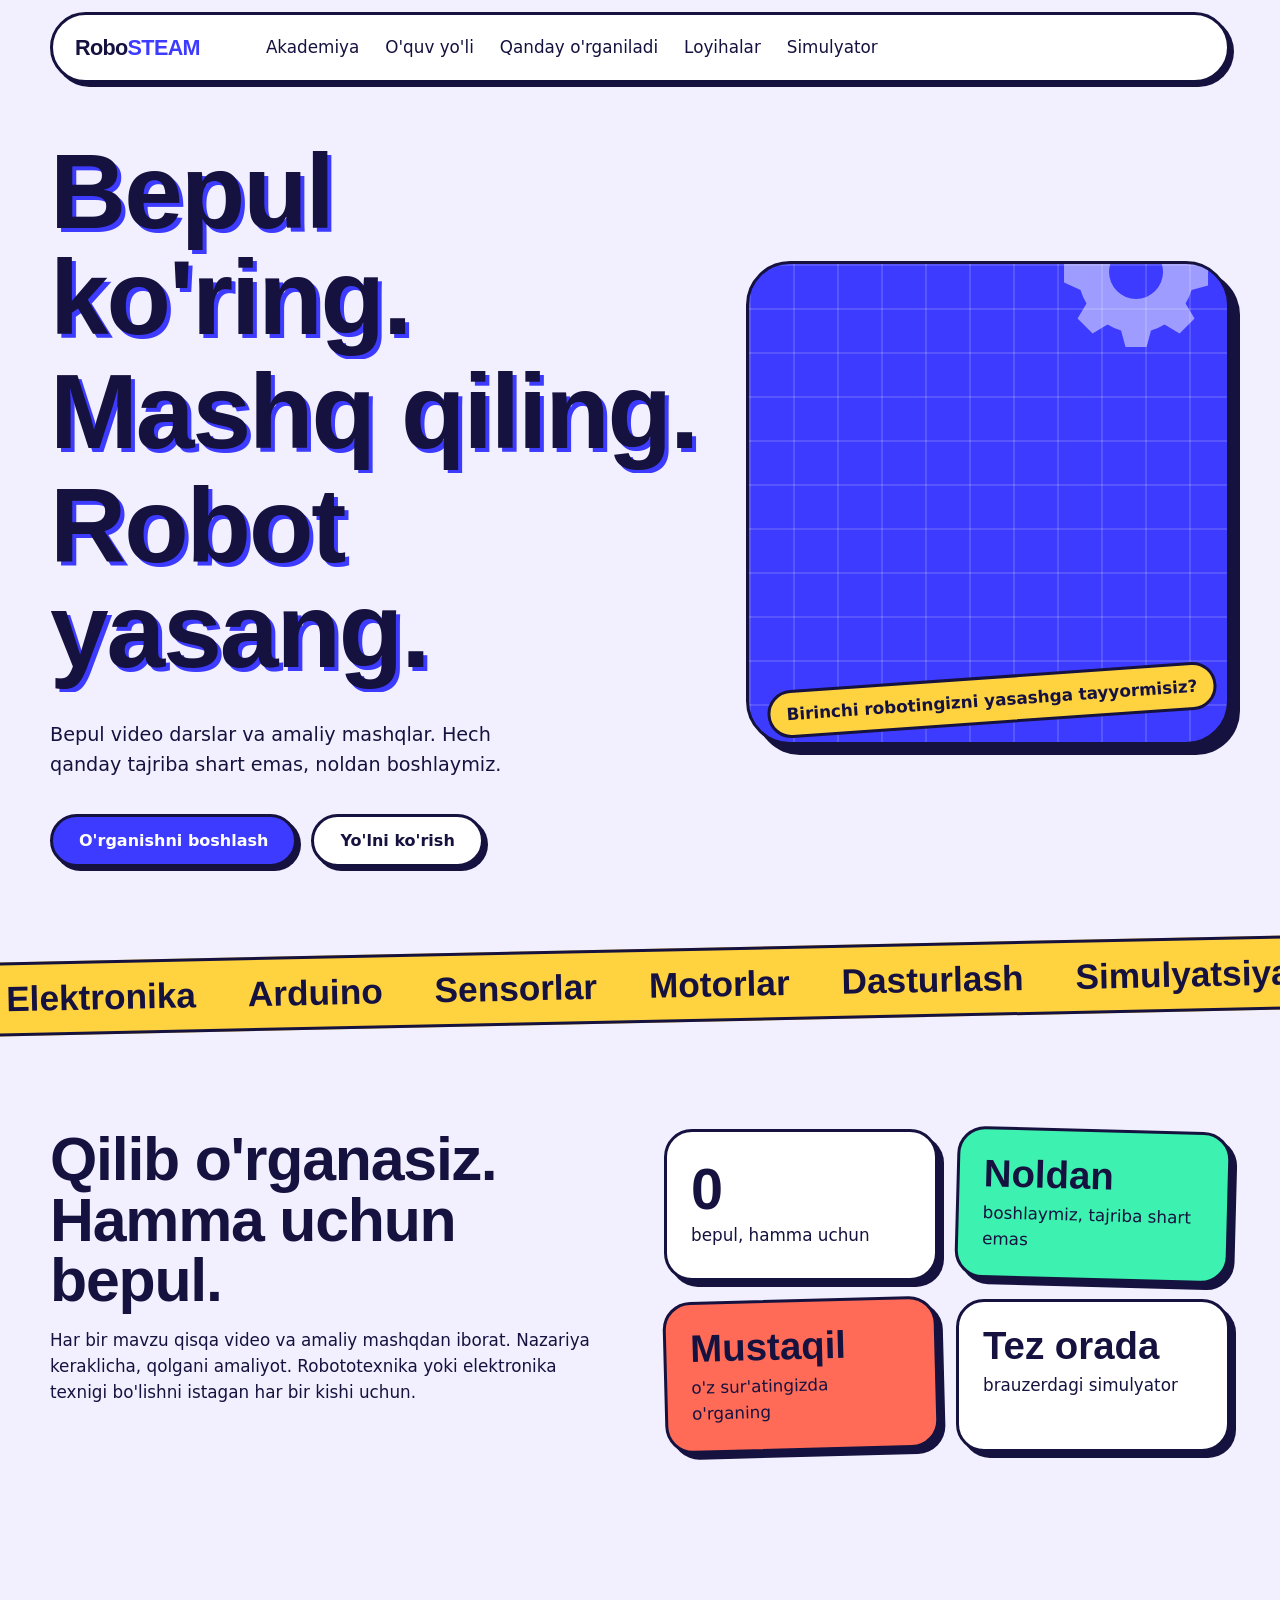
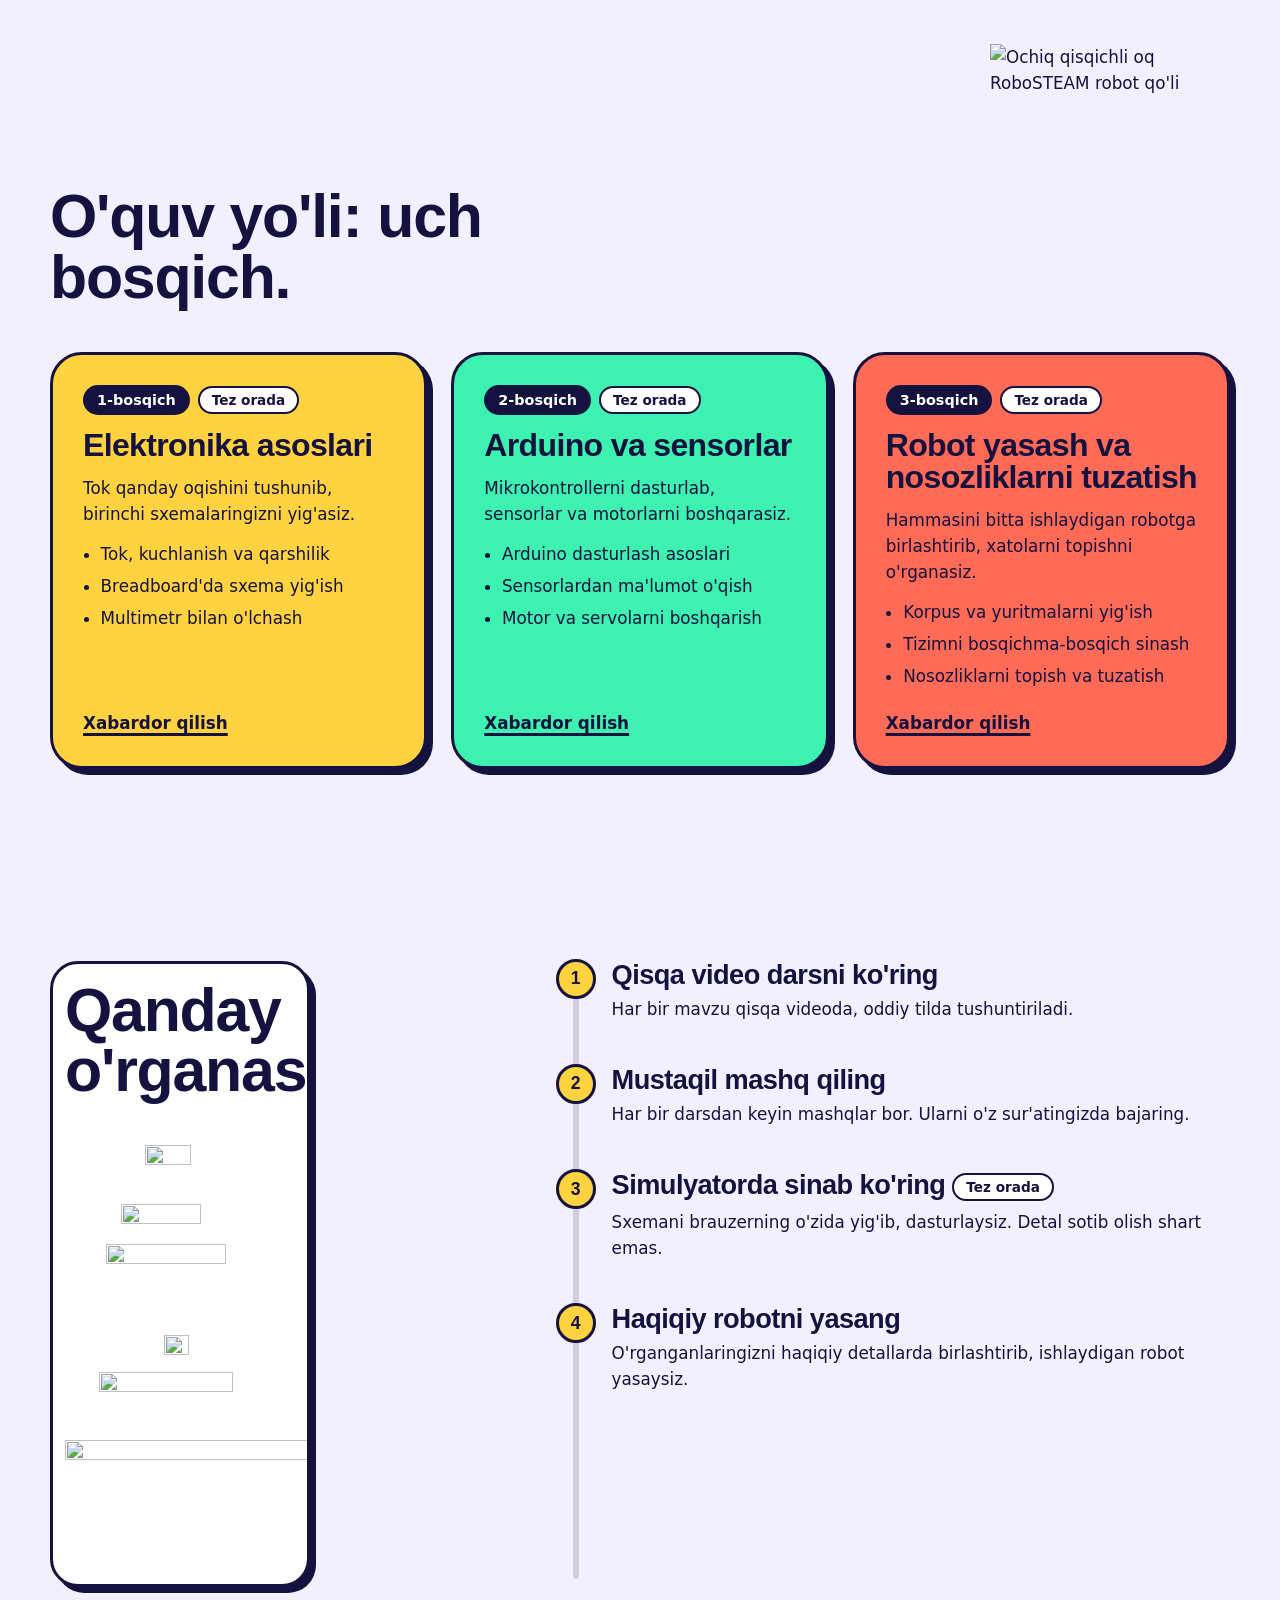
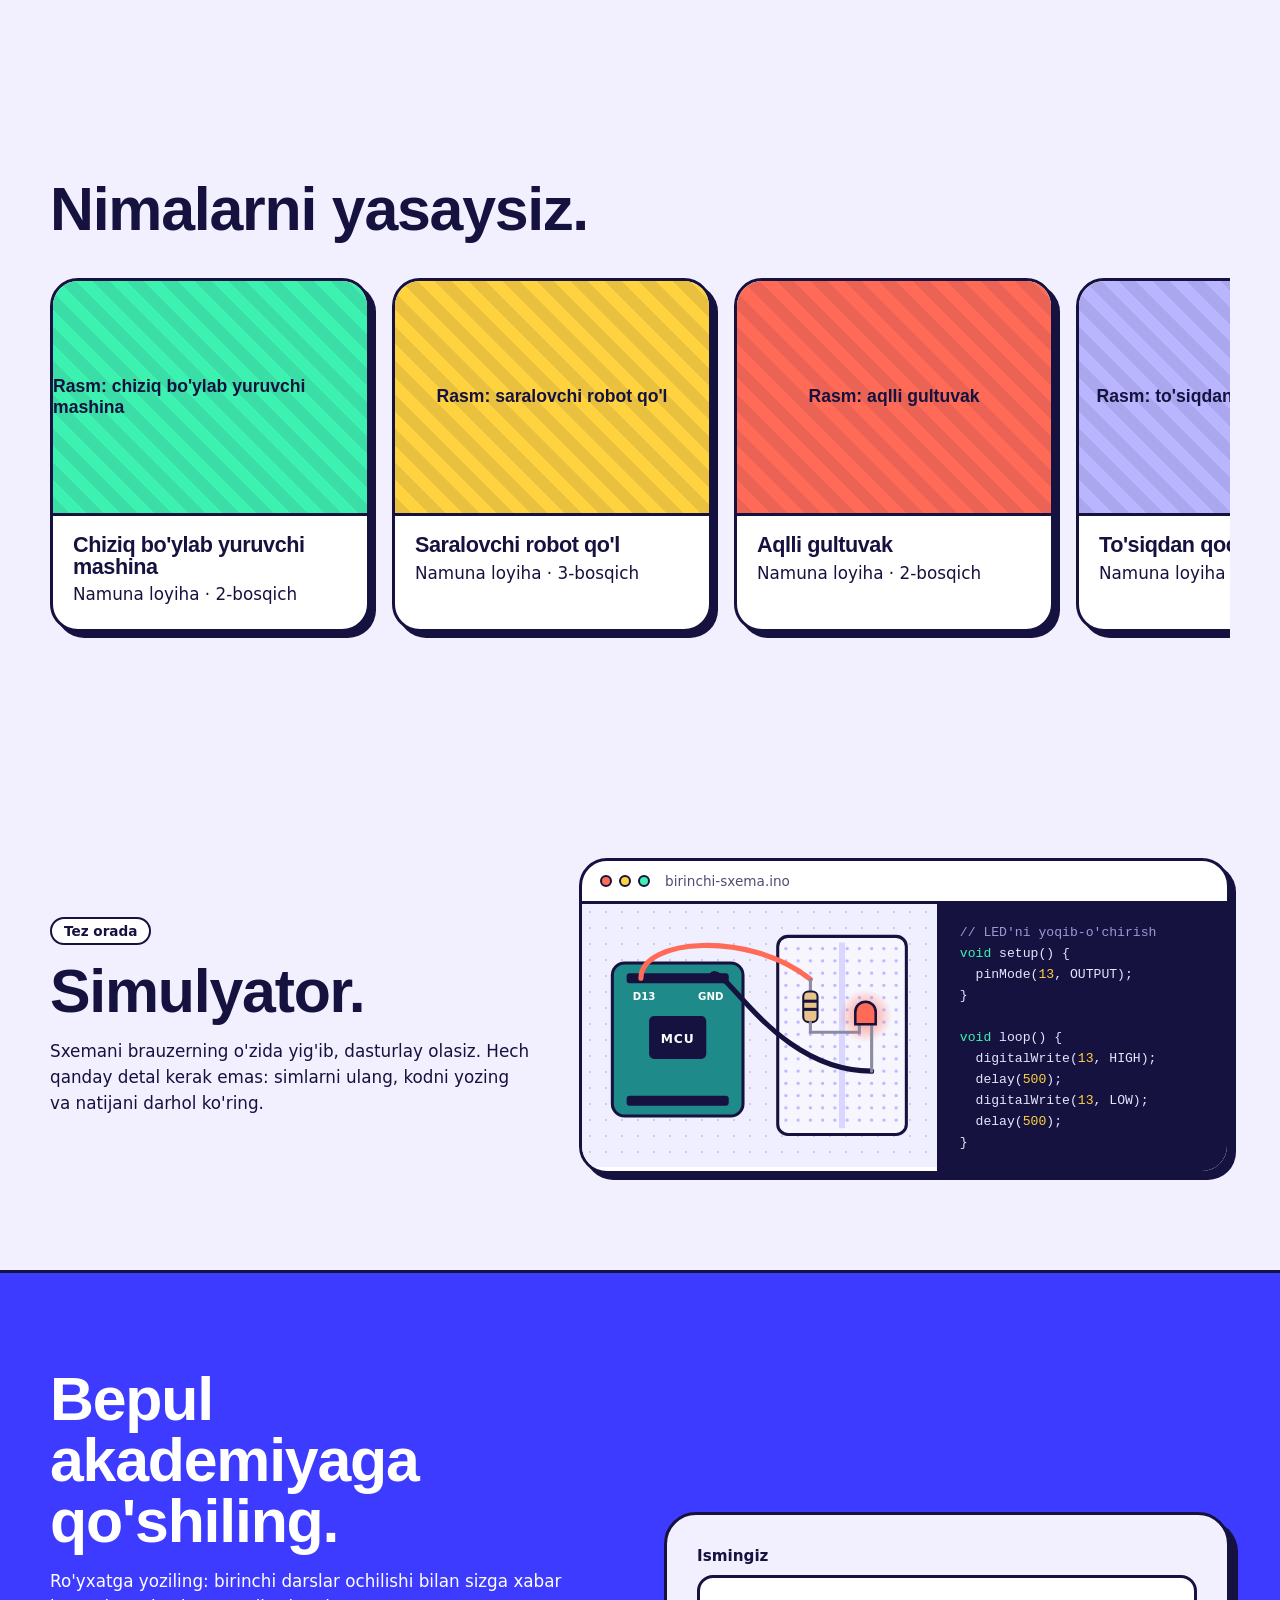
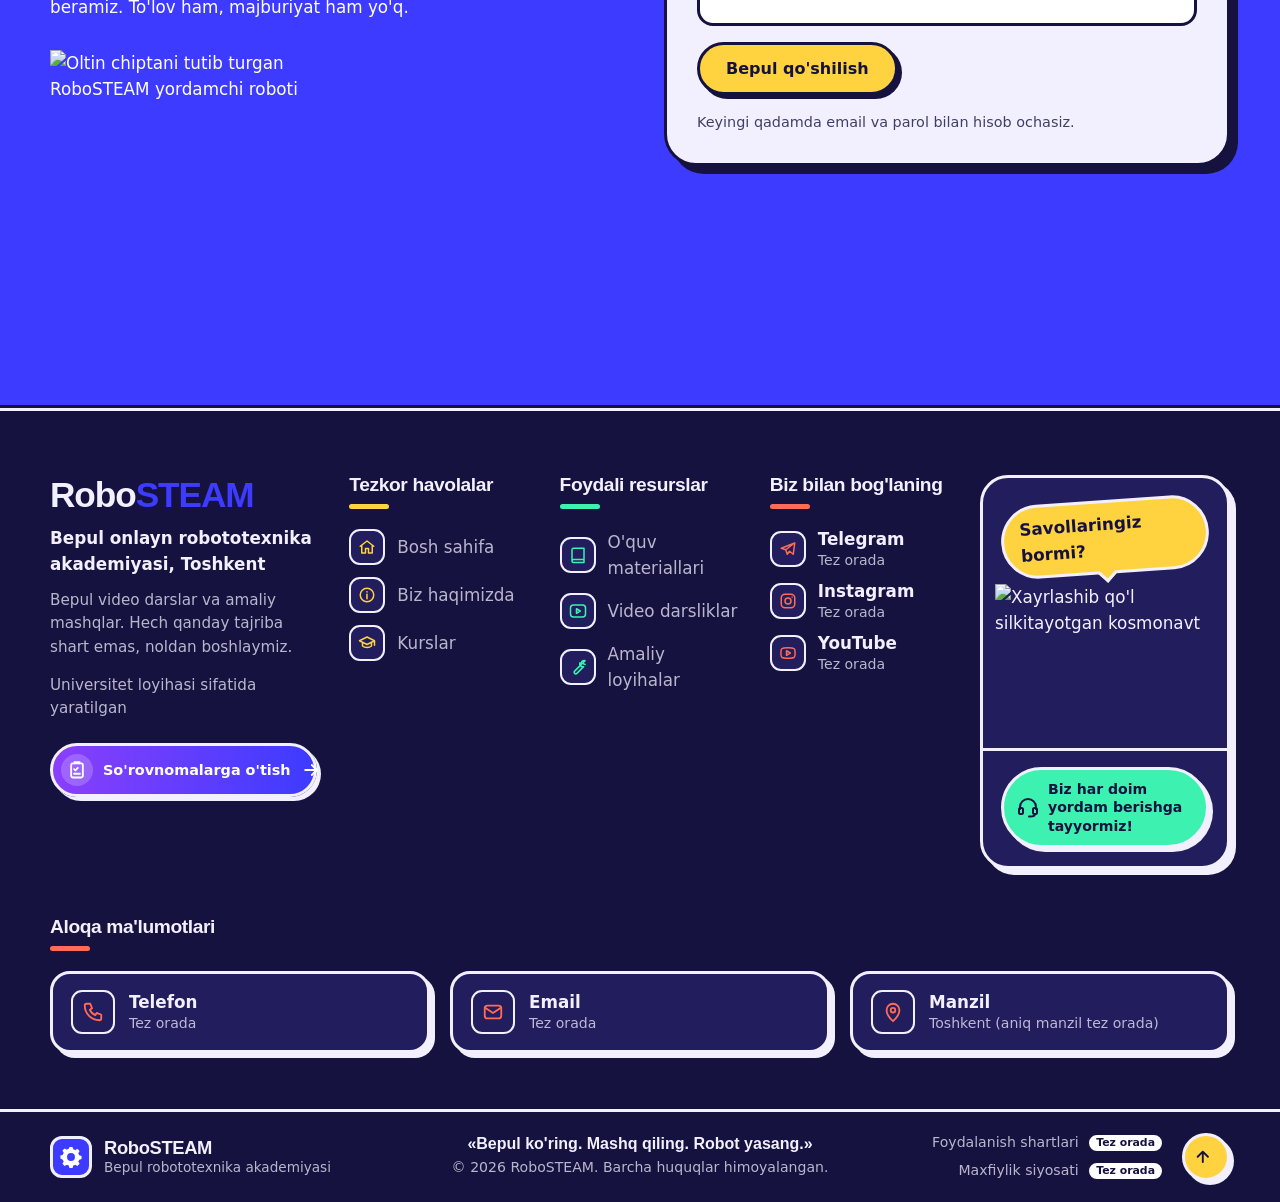
==== index.html @ 865f9544 "Expanded footer and public surveys page Footer: brand, quick links, resources, social links, contact" ====
<!DOCTYPE html>
<html lang="uz-Latn">
<head>
<meta charset="utf-8">
<meta name="viewport" content="width=device-width, initial-scale=1, viewport-fit=cover">
<!-- CSP: CDN scripts (GSAP, Lenis, supabase-js), Google Fonts, Supabase API. style-src needs 'unsafe-inline' for the rover's style attributes.
     TODO: once the project URL is known, narrow *.supabase.co to it; set frame-ancestors as an HTTP header on the host (not possible in a meta tag). -->
<meta http-equiv="Content-Security-Policy" content="default-src 'self'; script-src 'self' https://cdn.jsdelivr.net https://cdnjs.cloudflare.com; style-src 'self' 'unsafe-inline' https://fonts.googleapis.com; font-src 'self' https://fonts.gstatic.com; img-src 'self' data: blob:; connect-src 'self' https://*.supabase.co wss://*.supabase.co; object-src 'none'; base-uri 'self'; form-action 'self'">
<meta name="referrer" content="strict-origin-when-cross-origin">
<title>RoboSTEAM – bepul onlayn robototexnika akademiyasi</title>
<meta name="description" content="Robototexnika va elektronika texnigi bo'lishni noldan o'rganing: bepul video darslar va mustaqil amaliy mashqlar. Tez orada brauzerdagi simulyator.">
<meta property="og:type" content="website">
<meta property="og:locale" content="uz_UZ">
<meta property="og:site_name" content="RoboSTEAM">
<meta property="og:title" content="RoboSTEAM – bepul onlayn robototexnika akademiyasi">
<meta property="og:description" content="Bepul video darslar va amaliy mashqlar. Noldan boshlab robototexnika texnigi bo'ling.">
<!-- TODO: og:url and og:image need the final absolute site URL and a 1200x630 share image -->
<!-- <meta property="og:url" content="https://TODO/"> -->
<!-- <meta property="og:image" content="https://TODO/og-image.png"> -->
<link rel="preconnect" href="https://fonts.googleapis.com">
<link rel="preconnect" href="https://fonts.gstatic.com" crossorigin>
<link href="https://fonts.googleapis.com/css2?family=Bricolage+Grotesque:opsz,wght@12..96,700;12..96,800&family=DM+Sans:wght@400;500;700&display=swap" rel="stylesheet">
<link rel="stylesheet" href="styles.css">
<!-- First astronaut frame + frame manifest; media queries match TUNING.mobileQuery in mascot.js -->
<link rel="preload" as="image" href="public/frames/clip2/684/001.webp" media="(min-width: 761px)" fetchpriority="high">
<link rel="preload" as="image" href="public/frames/clip2/500/001.webp" media="(max-width: 760px)" fetchpriority="high">
<link rel="preload" as="fetch" href="public/frames/manifest.json" crossorigin>
<noscript><style>.nav-auth[data-state] { visibility: visible; }</style></noscript>
<!-- Auth (nav state only on this page) -->
<script defer src="js/config.js"></script>
<script defer src="https://cdn.jsdelivr.net/npm/@supabase/supabase-js@2.117.1/dist/umd/supabase.js" integrity="sha384-K1nraABOP/zFehpLIUksXebbs7jMpB8gYMlb+uhVKZcWT/9Vkq1+qhv6ndC+1Yuz" crossorigin="anonymous"></script>
<script defer src="js/supabase-client.js"></script>
<script defer src="js/auth.js"></script>
</head>
<body>

<svg width="0" height="0" style="position:absolute" aria-hidden="true">
  <defs>
    <symbol id="gear" viewBox="0 0 100 100">
      <path fill="#fff" d="M43 4h14l3 11a36 36 0 0 1 9 4l10-6 10 10-6 10a36 36 0 0 1 4 9l11 3v14l-11 3a36 36 0 0 1-4 9l6 10-10 10-10-6a36 36 0 0 1-9 4l-3 11H43l-3-11a36 36 0 0 1-9-4l-10 6-10-10 6-10a36 36 0 0 1-4-9L2 57V43l11-3a36 36 0 0 1 4-9l-6-10 10-10 10 6a36 36 0 0 1 9-4zM50 32a18 18 0 1 0 0 36 18 18 0 0 0 0-36z" fill-rule="evenodd"/>
    </symbol>
  </defs>
</svg>

<header class="nav">
  <a class="logo" href="#top">Robo<b>STEAM</b></a>
  <ul>
    <li><a href="#about">Akademiya</a></li>
    <li><a href="#path">O'quv yo'li</a></li>
    <li><a href="#how">Qanday o'rganiladi</a></li>
    <li><a href="#build">Loyihalar</a></li>
    <li><a href="#simulator">Simulyator</a></li>
  </ul>
  <div class="nav-auth" data-auth-nav data-state="loading">
    <a class="nav-login" href="login.html" data-guest>Kirish</a>
    <a class="btn" href="register.html" data-guest>Ro'yxatdan o'tish</a>
    <a class="nav-user" href="dashboard.html" data-user hidden></a>
    <button class="btn ghost" type="button" data-logout data-user hidden>Chiqish</button>
  </div>
</header>

<main id="top">
  <section class="hero">
    <div class="wrap">
      <div>
        <h1>
          <span class="ln"><span>Bepul ko'ring.</span></span>
          <span class="ln"><span>Mashq qiling.</span></span>
          <span class="ln"><span>Robot yasang.</span></span>
        </h1>
        <p class="lead" data-hero-in>Bepul video darslar va amaliy mashqlar. Hech qanday tajriba shart emas, noldan boshlaymiz.</p>
        <div class="cta" data-hero-in>
          <a class="btn blue" href="#join">O'rganishni boshlash</a>
          <a class="btn ghost" href="#path">Yo'lni ko'rish</a>
        </div>
      </div>
      <div class="stage" data-hero-in>
        <svg class="gear" data-gear aria-hidden="true"><use href="#gear"/></svg>
        <canvas class="astro" width="684" height="678" role="img" aria-label="RoboSTEAM kosmonavti"></canvas>
        <img class="astro-poster" data-src="public/frames/poster.png" alt="RoboSTEAM kosmonavti" hidden>
        <noscript><img class="astro-poster" src="public/frames/poster.png" alt="RoboSTEAM kosmonavti"></noscript>
        <span class="tag">Birinchi robotingizni yasashga tayyormisiz?</span>
      </div>
    </div>
  </section>

  <div class="marquee" aria-hidden="true"><div>
    <span>Elektronika</span><span>Arduino</span><span>Sensorlar</span><span>Motorlar</span><span>Dasturlash</span><span>Simulyatsiyalar</span><span>Nosozliklarni tuzatish</span>
    <span>Elektronika</span><span>Arduino</span><span>Sensorlar</span><span>Motorlar</span><span>Dasturlash</span><span>Simulyatsiyalar</span><span>Nosozliklarni tuzatish</span>
  </div></div>

  <section class="about" id="about">
    <div class="wrap">
      <div>
        <h2 class="title">Qilib o'rganasiz. Hamma uchun bepul.</h2>
        <p class="sub">Har bir mavzu qisqa video va amaliy mashqdan iborat. Nazariya keraklicha, qolgani amaliyot. Robototexnika yoki elektronika texnigi bo'lishni istagan har bir kishi uchun.</p>
      </div>
      <!-- Only true statements here. Add real numbers (lessons, learners) only once they exist. -->
      <div class="stats">
        <div class="stat"><strong data-count="100" data-suffix="%">0</strong>bepul, hamma uchun</div>
        <div class="stat"><strong class="txt">Noldan</strong>boshlaymiz, tajriba shart emas</div>
        <div class="stat"><strong class="txt">Mustaqil</strong>o'z sur'atingizda o'rganing</div>
        <div class="stat"><strong class="txt">Tez orada</strong>brauzerdagi simulyator</div>
      </div>
    </div>
  </section>

  <section class="programs" id="path">
    <div class="wrap">
      <div class="head">
        <div>
          <h2 class="title">O'quv yo'li: uch bosqich.</h2>
        </div>
        <picture class="arm" data-parallax>
          <source srcset="public/images/robotic-arm.webp" type="image/webp">
          <img src="public/images/robotic-arm.png" width="480" height="577" alt="Ochiq qisqichli oq RoboSTEAM robot qo'li" loading="lazy" decoding="async">
        </picture>
      </div>
      <div class="cards">
        <!-- No lessons are published yet, so every level shows "Tez orada". Remove the badge per level when it goes live. -->
        <article class="card">
          <div class="badges"><span class="age">1-bosqich</span><span class="soon">Tez orada</span></div>
          <h3>Elektronika asoslari</h3>
          <p>Tok qanday oqishini tushunib, birinchi sxemalaringizni yig'asiz.</p>
          <ul><li>Tok, kuchlanish va qarshilik</li><li>Breadboard'da sxema yig'ish</li><li>Multimetr bilan o'lchash</li></ul>
          <a href="#join">Xabardor qilish</a>
        </article>
        <article class="card">
          <div class="badges"><span class="age">2-bosqich</span><span class="soon">Tez orada</span></div>
          <h3>Arduino va sensorlar</h3>
          <p>Mikrokontrollerni dasturlab, sensorlar va motorlarni boshqarasiz.</p>
          <ul><li>Arduino dasturlash asoslari</li><li>Sensorlardan ma'lumot o'qish</li><li>Motor va servolarni boshqarish</li></ul>
          <a href="#join">Xabardor qilish</a>
        </article>
        <article class="card">
          <div class="badges"><span class="age">3-bosqich</span><span class="soon">Tez orada</span></div>
          <h3>Robot yasash va nosozliklarni tuzatish</h3>
          <p>Hammasini bitta ishlaydigan robotga birlashtirib, xatolarni topishni o'rganasiz.</p>
          <ul><li>Korpus va yuritmalarni yig'ish</li><li>Tizimni bosqichma-bosqich sinash</li><li>Nosozliklarni topish va tuzatish</li></ul>
          <a href="#join">Xabardor qilish</a>
        </article>
      </div>
    </div>
  </section>

  <section class="how" id="how">
    <div class="wrap">
      <div class="side">
        <h2 class="title">Qanday o'rganasiz.</h2>
        <!-- Rover parts (public/images/rover/manifest.json); main.js slides each down by --dy as the rail fills -->
        <div class="rover" role="img" aria-label="Qismlardan yig'ilayotgan g'ildirakli RoboSTEAM roboti">
          <img class="rover-part" src="public/images/rover/chassis-520.webp" srcset="public/images/rover/chassis-360.webp 360w, public/images/rover/chassis-520.webp 520w" sizes="(max-width: 860px) 180px, 260px" width="520" height="255" style="left:0%;top:69.78%;width:100%;--dy:0%" alt="" aria-hidden="true" decoding="async">
          <img class="rover-part" data-step="2" src="public/images/rover/motor-520.webp" srcset="public/images/rover/motor-360.webp 111w, public/images/rover/motor-520.webp 160w" sizes="(max-width: 860px) 55.4px, 80px" width="160" height="85" style="left:38.11%;top:44.84%;width:30.77%;--dy:204.3%" alt="" aria-hidden="true" decoding="async">
          <img class="rover-part" data-step="1" src="public/images/rover/lower-shell-520.webp" srcset="public/images/rover/lower-shell-360.webp 258w, public/images/rover/lower-shell-520.webp 373w" sizes="(max-width: 860px) 129px, 186.4px" width="373" height="152" style="left:13.11%;top:53.66%;width:71.68%;--dy:50.3%" alt="" aria-hidden="true" decoding="async">
          <img class="rover-part" data-step="3" src="public/images/rover/main-shell-520.webp" srcset="public/images/rover/main-shell-360.webp 244w, public/images/rover/main-shell-520.webp 353w" sizes="(max-width: 860px) 122.1px, 176.4px" width="353" height="193" style="left:15.73%;top:23.33%;width:67.83%;--dy:111.32%" alt="" aria-hidden="true" decoding="async">
          <img class="rover-part" data-step="4" src="public/images/rover/lid-520.webp" srcset="public/images/rover/lid-360.webp 200w, public/images/rover/lid-520.webp 289w" sizes="(max-width: 860px) 100.1px, 144.5px" width="289" height="89" style="left:21.68%;top:13.98%;width:55.59%;--dy:302.04%" alt="" aria-hidden="true" decoding="async">
          <img class="rover-part" data-step="5" src="public/images/rover/head-520.webp" srcset="public/images/rover/head-360.webp 152w, public/images/rover/head-520.webp 219w" sizes="(max-width: 860px) 75.8px, 109.5px" width="219" height="125" style="left:30.94%;top:0%;width:42.13%;--dy:236.96%" alt="" aria-hidden="true" decoding="async">
          <img class="rover-part rover-light" data-step="5" src="public/images/rover/light-520.webp" srcset="public/images/rover/light-360.webp 26w, public/images/rover/light-520.webp 37w" sizes="(max-width: 860px) 12.9px, 18.6px" width="37" height="29" style="left:55.94%;top:3.12%;width:7.17%;--dy:1021.88%" alt="" aria-hidden="true" decoding="async">
        </div>
      </div>
      <div class="steps">
        <div class="rail"><i></i></div>
        <div class="step" data-n="1"><h3>Qisqa video darsni ko'ring</h3><p>Har bir mavzu qisqa videoda, oddiy tilda tushuntiriladi.</p></div>
        <div class="step" data-n="2"><h3>Mustaqil mashq qiling</h3><p>Har bir darsdan keyin mashqlar bor. Ularni o'z sur'atingizda bajaring.</p></div>
        <div class="step" data-n="3"><h3>Simulyatorda sinab ko'ring <span class="soon">Tez orada</span></h3><p>Sxemani brauzerning o'zida yig'ib, dasturlaysiz. Detal sotib olish shart emas.</p></div>
        <div class="step" data-n="4"><h3>Haqiqiy robotni yasang</h3><p>O'rganganlaringizni haqiqiy detallarda birlashtirib, ishlaydigan robot yasaysiz.</p></div>
      </div>
    </div>
  </section>

  <section class="projects" id="build">
    <div class="wrap">
      <h2 class="title">Nimalarni yasaysiz.</h2>
      <!-- Example builds. TODO: replace the "Rasm" placeholders with real photos, and confirm which level each build belongs to. -->
      <div class="row">
        <article class="proj"><div class="ph">Rasm: chiziq bo'ylab yuruvchi mashina</div><div><h3>Chiziq bo'ylab yuruvchi mashina</h3><p>Namuna loyiha · 2-bosqich</p></div></article>
        <article class="proj"><div class="ph">Rasm: saralovchi robot qo'l</div><div><h3>Saralovchi robot qo'l</h3><p>Namuna loyiha · 3-bosqich</p></div></article>
        <article class="proj"><div class="ph">Rasm: aqlli gultuvak</div><div><h3>Aqlli gultuvak</h3><p>Namuna loyiha · 2-bosqich</p></div></article>
        <article class="proj"><div class="ph">Rasm: to'siqdan qochuvchi robot</div><div><h3>To'siqdan qochuvchi robot</h3><p>Namuna loyiha · 3-bosqich</p></div></article>
      </div>
    </div>
  </section>

  <!-- Simulator preview: static HTML/SVG mock-up only, no functionality -->
  <section class="sim" id="simulator">
    <div class="wrap">
      <div>
        <span class="soon">Tez orada</span>
        <h2 class="title">Simulyator.</h2>
        <p class="sub">Sxemani brauzerning o'zida yig'ib, dasturlay olasiz. Hech qanday detal kerak emas: simlarni ulang, kodni yozing va natijani darhol ko'ring.</p>
      </div>
      <div class="sim-panel" role="img" aria-label="Simulyator ko'rinishi namunasi: Arduino plata, simlar, LED va kod oynasi">
        <div class="sim-bar" aria-hidden="true"><i></i><i></i><i></i><span>birinchi-sxema.ino</span></div>
        <div class="sim-body" aria-hidden="true">
          <svg class="sim-board" viewBox="0 0 320 230">
            <defs>
              <pattern id="sim-holes" width="12" height="12" patternUnits="userSpaceOnUse"><circle cx="6" cy="6" r="1.6" class="hole"/></pattern>
              <radialGradient id="sim-glow"><stop offset="0" stop-color="#FF6B57" stop-opacity=".75"/><stop offset="1" stop-color="#FF6B57" stop-opacity="0"/></radialGradient>
            </defs>
            <!-- breadboard -->
            <rect x="178" y="18" width="126" height="194" rx="10" class="bb"/>
            <rect x="184" y="24" width="114" height="182" rx="6" fill="url(#sim-holes)"/>
            <line x1="241" y1="24" x2="241" y2="206" class="bb-gap"/>
            <!-- microcontroller board -->
            <rect x="16" y="44" width="128" height="150" rx="12" class="mcu"/>
            <rect x="30" y="54" width="100" height="10" rx="3" class="pins"/>
            <rect x="30" y="174" width="100" height="10" rx="3" class="pins"/>
            <rect x="52" y="96" width="56" height="42" rx="5" class="chip"/>
            <text x="80" y="122" class="chip-label">MCU</text>
            <text x="36" y="80" class="pin-label">D13</text>
            <text x="100" y="80" class="pin-label">GND</text>
            <!-- wires -->
            <path d="M44 59 C 44 20, 150 12, 210 60" class="wire w1"/>
            <path d="M112 59 C 120 30, 170 150, 270 150" class="wire w2"/>
            <!-- resistor -->
            <line x1="210" y1="60" x2="210" y2="72" class="leg"/>
            <rect x="203" y="72" width="14" height="30" rx="5" class="res"/>
            <rect x="203" y="80" width="14" height="3" class="band"/><rect x="203" y="88" width="14" height="3" class="band"/>
            <line x1="210" y1="102" x2="210" y2="112" class="leg"/>
            <line x1="210" y1="112" x2="258" y2="112" class="leg"/>
            <!-- LED -->
            <circle cx="264" cy="96" r="26" fill="url(#sim-glow)"/>
            <line x1="258" y1="104" x2="258" y2="112" class="leg"/>
            <line x1="270" y1="104" x2="270" y2="150" class="leg"/>
            <path d="M254 104 V92 a10 10 0 0 1 20 0 V104 Z" class="led"/>
          </svg>
          <pre class="sim-code"><code><span class="c">// LED'ni yoqib-o'chirish</span>
<span class="k">void</span> setup() {
  pinMode(<span class="n">13</span>, OUTPUT);
}

<span class="k">void</span> loop() {
  digitalWrite(<span class="n">13</span>, HIGH);
  delay(<span class="n">500</span>);
  digitalWrite(<span class="n">13</span>, LOW);
  delay(<span class="n">500</span>);
}</code></pre>
        </div>
      </div>
    </div>
  </section>

  <section class="join" id="join">
    <div class="wrap">
      <div>
        <h2 class="title">Bepul akademiyaga qo'shiling.</h2>
        <p class="sub">Ro'yxatga yoziling: birinchi darslar ochilishi bilan sizga xabar beramiz. To'lov ham, majburiyat ham yo'q.</p>
        <picture class="ticket-bot" id="cheer">
          <source type="image/webp" srcset="public/images/ticket-robot-400.webp 400w, public/images/ticket-robot-600.webp 600w" sizes="(max-width: 860px) 200px, 300px">
          <img src="public/images/ticket-robot.png" width="600" height="518" alt="Oltin chiptani tutib turgan RoboSTEAM yordamchi roboti" loading="lazy" decoding="async">
        </picture>
      </div>
      <!-- Short start: continues on register.html with the name prefilled (works without JS too) -->
      <form class="form" id="form" action="register.html" method="get" novalidate>
        <label>Ismingiz<input name="name" autocomplete="name" maxlength="80" required></label>
        <button class="btn" type="submit">Bepul qo'shilish</button>
        <p class="form-note">Keyingi qadamda email va parol bilan hisob ochasiz.</p>
      </form>
    </div>
  </section>
</main>

<footer class="site-foot">
  <!-- Footer icons: 24px stroke icons, drawn in currentColor -->
  <svg width="0" height="0" style="position:absolute" aria-hidden="true">
    <defs>
      <symbol id="fi-home" viewBox="0 0 24 24"><path d="M3 11l9-7 9 7M5 10v10h5v-6h4v6h5V10"/></symbol>
      <symbol id="fi-info" viewBox="0 0 24 24"><circle cx="12" cy="12" r="9"/><path d="M12 11v6M12 7.5v.5"/></symbol>
      <symbol id="fi-cap" viewBox="0 0 24 24"><path d="M2 9l10-5 10 5-10 5zM6 11v5c3 2.5 9 2.5 12 0v-5M22 9v6"/></symbol>
      <symbol id="fi-book" viewBox="0 0 24 24"><path d="M4 5a2 2 0 0 1 2-2h14v15H6a2 2 0 0 0-2 2zM4 20a2 2 0 0 0 2 2h14v-4"/></symbol>
      <symbol id="fi-play" viewBox="0 0 24 24"><rect x="2" y="4" width="20" height="16" rx="4"/><path d="M10 9l5 3-5 3z"/></symbol>
      <symbol id="fi-tool" viewBox="0 0 24 24"><path d="M14.5 6.5a4 4 0 0 0 5 5l-9 9a2.1 2.1 0 0 1-3-3l9-9a4 4 0 0 1 5-5l-2.5 2.5.5 2 2 .5z"/></symbol>
      <symbol id="fi-tg" viewBox="0 0 24 24"><path d="M21 4L3 11l6 2 2 6 3-4 5 4zM9 13l9-7"/></symbol>
      <symbol id="fi-ig" viewBox="0 0 24 24"><rect x="3" y="3" width="18" height="18" rx="5"/><circle cx="12" cy="12" r="4"/><path d="M17.5 6.5v.01"/></symbol>
      <symbol id="fi-yt" viewBox="0 0 24 24"><path d="M2.5 12c0-3 .3-5 1.3-5.7C5 5.4 8 5 12 5s7 .4 8.2 1.3c1 .7 1.3 2.7 1.3 5.7s-.3 5-1.3 5.7C19 18.6 16 19 12 19s-7-.4-8.2-1.3c-1-.7-1.3-2.7-1.3-5.7z"/><path d="M10 9l5 3-5 3z"/></symbol>
      <symbol id="fi-phone" viewBox="0 0 24 24"><path d="M5 3h4l2 5-2.5 1.5a11 11 0 0 0 6 6L16 13l5 2v4a2 2 0 0 1-2 2A16 16 0 0 1 3 5a2 2 0 0 1 2-2"/></symbol>
      <symbol id="fi-mail" viewBox="0 0 24 24"><rect x="3" y="5" width="18" height="14" rx="3"/><path d="M3 7l9 6 9-6"/></symbol>
      <symbol id="fi-pin" viewBox="0 0 24 24"><path d="M12 22s7-6.5 7-12a7 7 0 0 0-14 0c0 5.5 7 12 7 12z"/><circle cx="12" cy="10" r="2.5"/></symbol>
      <symbol id="fi-survey" viewBox="0 0 24 24"><rect x="5" y="4" width="14" height="17" rx="2"/><path d="M9 4V2.5h6V4M8.5 11l1.5 1.5 3-3M8.5 16.5h7"/></symbol>
      <symbol id="fi-arrow" viewBox="0 0 24 24"><path d="M5 12h14M13 6l6 6-6 6"/></symbol>
      <symbol id="fi-headset" viewBox="0 0 24 24"><path d="M4 14v-2a8 8 0 0 1 16 0v2"/><rect x="3" y="13" width="4" height="6" rx="1.5"/><rect x="17" y="13" width="4" height="6" rx="1.5"/><path d="M19 19c0 1.5-2 2.5-5 2.5h-1"/></symbol>
      <symbol id="fi-up" viewBox="0 0 24 24"><path d="M12 19V5M5 12l7-7 7 7"/></symbol>
    </defs>
  </svg>

  <div class="wrap foot-grid">
    <div class="foot-col foot-brand">
      <a class="logo" href="#top">Robo<b>STEAM</b></a>
      <p class="foot-tagline">Bepul onlayn robototexnika akademiyasi, Toshkent</p>
      <!-- Same wording as the hero lead -->
      <p>Bepul video darslar va amaliy mashqlar. Hech qanday tajriba shart emas, noldan boshlaymiz.</p>
      <p class="foot-note">Universitet loyihasi sifatida yaratilgan</p>
      <a class="foot-survey" href="survey.html"><svg aria-hidden="true"><use href="#fi-survey"/></svg>So'rovnomalarga o'tish<svg aria-hidden="true"><use href="#fi-arrow"/></svg></a>
    </div>

    <nav class="foot-col is-yellow" aria-labelledby="foot-links">
      <h2 id="foot-links">Tezkor havolalar</h2>
      <!-- Yangiliklar, Galereya and FAQ are left out until those pages exist -->
      <ul class="foot-list">
        <li><a href="#top"><svg aria-hidden="true"><use href="#fi-home"/></svg>Bosh sahifa</a></li>
        <li><a href="#about"><svg aria-hidden="true"><use href="#fi-info"/></svg>Biz haqimizda</a></li>
        <li><a href="academy.html"><svg aria-hidden="true"><use href="#fi-cap"/></svg>Kurslar</a></li>
      </ul>
    </nav>

    <nav class="foot-col is-mint" aria-labelledby="foot-res">
      <h2 id="foot-res">Foydali resurslar</h2>
      <!-- Sertifikatlar and Hamkorlar are left out until those pages exist -->
      <ul class="foot-list">
        <li><a href="academy.html"><svg aria-hidden="true"><use href="#fi-book"/></svg>O'quv materiallari</a></li>
        <li><a href="academy.html"><svg aria-hidden="true"><use href="#fi-play"/></svg>Video darsliklar</a></li>
        <li><a href="#build"><svg aria-hidden="true"><use href="#fi-tool"/></svg>Amaliy loyihalar</a></li>
      </ul>
    </nav>

    <div class="foot-col is-coral" id="contact">
      <h2>Biz bilan bog'laning</h2>
      <!-- TODO: no real accounts or contact details yet. When they exist, turn each row into a link
           (https://t.me/..., https://instagram.com/..., https://youtube.com/@...),
           put the handle/number in .foot-val and drop the "Tez orada" text. -->
      <ul class="foot-list foot-contact">
        <li><span class="foot-row"><svg aria-hidden="true"><use href="#fi-tg"/></svg><span>Telegram<span class="foot-val">Tez orada</span></span></span></li>
        <li><span class="foot-row"><svg aria-hidden="true"><use href="#fi-ig"/></svg><span>Instagram<span class="foot-val">Tez orada</span></span></span></li>
        <li><span class="foot-row"><svg aria-hidden="true"><use href="#fi-yt"/></svg><span>YouTube<span class="foot-val">Tez orada</span></span></span></li>
      </ul>
    </div>

    <div class="foot-cta">
      <span class="tag">Savollaringiz bormi?</span>
      <!-- The image's bottom is a hard cut: it sits flush on the frame's bottom edge, as if peeking up from behind it -->
      <div class="peek">
        <picture>
          <source type="image/webp" srcset="public/images/astronaut-wave-340.webp 340w, public/images/astronaut-wave-520.webp 520w" sizes="(max-width: 760px) 170px, 220px">
          <img src="public/images/astronaut-wave.png" width="520" height="388" alt="Xayrlashib qo'l silkitayotgan kosmonavt" loading="lazy" decoding="async">
        </picture>
      </div>
      <!-- TODO: point this at the Telegram link once it exists -->
      <a class="foot-help" href="#contact"><svg aria-hidden="true"><use href="#fi-headset"/></svg>Biz har doim yordam berishga tayyormiz!</a>
    </div>
  </div>

  <section class="wrap foot-info" aria-labelledby="foot-info">
    <h2 id="foot-info">Aloqa ma'lumotlari</h2>
    <!-- TODO: no real phone, email or address yet. When they exist, make the phone/email cards tel:/mailto: links and replace the values. -->
    <ul>
      <li class="info-card"><svg aria-hidden="true"><use href="#fi-phone"/></svg><span>Telefon<span class="foot-val">Tez orada</span></span></li>
      <li class="info-card"><svg aria-hidden="true"><use href="#fi-mail"/></svg><span>Email<span class="foot-val">Tez orada</span></span></li>
      <!-- TODO: placeholder address, only the city is known -->
      <li class="info-card"><svg aria-hidden="true"><use href="#fi-pin"/></svg><span>Manzil<span class="foot-val">Toshkent (aniq manzil tez orada)</span></span></li>
    </ul>
  </section>

  <div class="foot-bar">
    <div class="wrap">
      <div class="foot-mark">
        <svg class="foot-gear" aria-hidden="true"><use href="#gear"/></svg>
        <span><b>RoboSTEAM</b>Bepul robototexnika akademiyasi</span>
      </div>
      <div class="foot-copy">
        <p class="foot-quote">«Bepul ko'ring. Mashq qiling. Robot yasang.»</p>
        <p>© <span data-year>2026</span> RoboSTEAM. Barcha huquqlar himoyalangan.</p>
      </div>
      <div class="foot-legal">
        <!-- TODO: no terms/privacy pages yet; link them here once written -->
        <span>Foydalanish shartlari <span class="soon">Tez orada</span></span>
        <span>Maxfiylik siyosati <span class="soon">Tez orada</span></span>
        <a class="btn foot-top" href="#top" aria-label="Sahifa boshiga qaytish"><svg aria-hidden="true"><use href="#fi-up"/></svg></a>
      </div>
    </div>
  </div>
</footer>

<script src="https://cdnjs.cloudflare.com/ajax/libs/gsap/3.12.5/gsap.min.js"></script>
<script src="https://cdnjs.cloudflare.com/ajax/libs/gsap/3.12.5/ScrollTrigger.min.js"></script>
<script src="https://cdn.jsdelivr.net/npm/lenis@1.1.13/dist/lenis.min.js"></script>
<script src="mascot.js"></script>
<script src="main.js"></script>
</body>
</html>
---- styles.css ----
:root {
  --paper: #F2F0FF;
  --ink: #16123F;
  --card: #FFFFFF;
  --blue: #3D3BFF;
  --yellow: #FFD23F;
  --mint: #3DF2B0;
  --coral: #FF6B57;
  --dark: #16123F;
  --display: 'Bricolage Grotesque', 'Trebuchet MS', 'Arial Black', sans-serif;
  --body: 'DM Sans', system-ui, -apple-system, 'Segoe UI', sans-serif;
  --line: 3px solid var(--ink);
  --pop: 6px 6px 0 var(--ink);
  box-sizing: border-box;
  padding-top: env(safe-area-inset-top, 0px);
  padding-bottom: env(safe-area-inset-bottom, 0px);
}
@media (prefers-color-scheme: dark) {
  :root:not([data-theme="light"]) { --paper: #16123F; --ink: #F2F0FF; --card: #221D5C; }
}
:root[data-theme="dark"] { --paper: #16123F; --ink: #F2F0FF; --card: #221D5C; }

html { scroll-padding-top: calc(env(safe-area-inset-top, 0px) + 84px); }
*, *::before, *::after { box-sizing: border-box; }
body { margin: 0; background: var(--paper); color: var(--ink); font-family: var(--body); font-size: 1.05rem; line-height: 1.55; overflow-x: hidden; }
img, svg { max-width: 100%; }
a { color: inherit; }
h1, h2, h3 { font-family: var(--display); line-height: 1; margin: 0; letter-spacing: -0.02em; }
p { margin: 0; }
:focus-visible { outline: 4px solid var(--blue); outline-offset: 3px; }
.wrap { width: min(1180px, 100% - 40px); margin-inline: auto; }
.lenis, .lenis body { height: auto; }

/* Buttons */
.btn { display: inline-block; font: 700 1rem var(--body); text-decoration: none; padding: 14px 26px; border: var(--line); border-radius: 999px; background: var(--yellow); color: var(--dark); box-shadow: 4px 4px 0 var(--ink); cursor: pointer; transition: transform .15s, box-shadow .15s; }
.btn:hover { transform: translate(-2px, -2px); box-shadow: 6px 6px 0 var(--ink); }
.btn:active { transform: translate(3px, 3px); box-shadow: 1px 1px 0 var(--ink); }
.btn.blue { background: var(--blue); color: #fff; }
.btn.ghost { background: var(--card); color: var(--ink); }

/* Nav */
.nav { position: sticky; top: calc(env(safe-area-inset-top, 0px) + 12px); z-index: 50; width: min(1180px, 100% - 24px); margin: 12px auto 0; display: flex; align-items: center; justify-content: space-between; gap: 16px; padding: 10px 12px 10px 22px; background: var(--card); border: var(--line); border-radius: 999px; box-shadow: 4px 4px 0 var(--ink); }
.logo { font: 800 1.35rem var(--display); text-decoration: none; letter-spacing: -0.03em; }
.logo b { color: var(--blue); }
.nav ul { display: flex; gap: 26px; list-style: none; margin: 0; padding: 0; font-weight: 500; }
.nav ul a { text-decoration: none; }
.nav ul a:hover { text-decoration: underline; text-decoration-thickness: 3px; text-underline-offset: 5px; text-decoration-color: var(--coral); }
.nav .btn { padding: 10px 20px; box-shadow: 3px 3px 0 var(--ink); }
/* Auth area in the nav (js/auth.js toggles [data-guest] / [data-user]); hidden until the session is known to avoid a flash */
.nav-auth { display: flex; align-items: center; gap: 14px; flex-shrink: 0; }
.nav-auth[data-state="loading"] { visibility: hidden; }
.nav-auth [hidden] { display: none !important; }
.nav-login, .nav-user { font-weight: 700; text-decoration: none; white-space: nowrap; }
.nav-login:hover, .nav-user:hover { text-decoration: underline; text-decoration-thickness: 3px; text-underline-offset: 5px; text-decoration-color: var(--coral); }
.nav-user { max-width: 14ch; overflow: hidden; text-overflow: ellipsis; }
@media (max-width: 1080px) and (min-width: 761px) { .nav ul { gap: 16px; font-size: .95rem; } }
@media (max-width: 420px) {
  .nav { padding-left: 16px; gap: 10px; }
  .logo { font-size: 1.15rem; }
  .nav-auth { gap: 10px; }
  .nav .btn { padding: 8px 14px; font-size: .9rem; }
  .nav-user { max-width: 9ch; }
}
/* Very narrow phones: keep the register button; login stays one tap away on register.html ("Hisobingiz bormi? Kirish") */
@media (max-width: 360px) { .nav-auth .nav-login { display: none; } }
@media (max-width: 760px) { .nav ul { display: none; } }

/* Hero */
.hero { padding: 56px 0 72px; }
.hero .wrap { display: grid; grid-template-columns: 1.15fr .85fr; gap: 40px; align-items: center; }
.hero h1 { font-size: clamp(3rem, 8.4vw, 6.6rem); font-weight: 800; text-shadow: 4px 4px 0 var(--blue); }
.hero h1 .ln { display: block; overflow: hidden; padding-bottom: .08em; }
.hero h1 .ln > span { display: block; }
.hero .lead { max-width: 30rem; margin: 28px 0 34px; font-size: 1.2rem; }
.hero .cta { display: flex; flex-wrap: wrap; gap: 14px; }
.stage { position: relative; aspect-ratio: 1; border: var(--line); border-radius: 44px; background: var(--blue); box-shadow: 10px 10px 0 var(--ink); overflow: hidden; display: grid; place-items: center;
  background-image: linear-gradient(rgba(255,255,255,.14) 2px, transparent 2px), linear-gradient(90deg, rgba(255,255,255,.14) 2px, transparent 2px); background-size: 44px 44px; }
.stage .gear { position: absolute; width: 74%; right: -18%; top: -14%; opacity: .5; }
/* Astronaut (canvas frame sequence, see mascot.js). Frames are 684x678; the legs run off the bottom, so fade them out. */
.stage .astro, .stage .astro-poster { position: absolute; left: 50%; bottom: 0; width: 92%; height: auto; aspect-ratio: 684 / 678; transform: translateX(-50%); z-index: 2; }
.astro, .astro-poster, .astro-fly { -webkit-mask-image: linear-gradient(#000 80%, transparent 99%); mask-image: linear-gradient(#000 80%, transparent 99%); }
.astro-fly { position: fixed; left: 0; top: 0; z-index: 40; height: auto; aspect-ratio: 684 / 678; transform-origin: 0 0; pointer-events: none; visibility: hidden; will-change: transform, opacity; }
.astro-dock { position: fixed; right: calc(16px + env(safe-area-inset-right, 0px)); bottom: env(safe-area-inset-bottom, 0px); width: min(26vw, 300px, 38vh); aspect-ratio: 684 / 678; transform: translateY(12%); visibility: hidden; pointer-events: none; }
@media (max-width: 760px) { .astro-dock { width: min(40vw, 200px); } }
.stage .tag { position: absolute; left: 18px; bottom: 18px; background: var(--yellow); color: var(--dark); border: var(--line); border-radius: 999px; padding: 8px 16px; font-weight: 700; transform: rotate(-4deg); z-index: 3; }
@media (max-width: 860px) { .hero .wrap { grid-template-columns: 1fr; } .stage { max-width: 460px; } }

/* Marquee */
.marquee { background: var(--yellow); color: var(--dark); border-block: var(--line); overflow: hidden; transform: rotate(-1.2deg); margin: 10px -20px; }
.marquee div { display: flex; width: max-content; animation: slide 26s linear infinite; }
.marquee span { font: 800 clamp(1.4rem, 3vw, 2.2rem) var(--display); padding: 14px 26px; white-space: nowrap; }
@keyframes slide { to { transform: translateX(-50%); } }

/* Sections */
section { padding: 96px 0; }
.title { font-size: clamp(2.2rem, 5vw, 3.8rem); font-weight: 800; max-width: 16ch; }
.sub { margin-top: 16px; max-width: 34rem; }

/* About / stats */
.about .wrap { display: grid; grid-template-columns: 1fr 1fr; gap: 48px; align-items: start; }
.stats { display: grid; grid-template-columns: 1fr 1fr; gap: 18px; }
.stat { background: var(--card); border: var(--line); border-radius: 28px; padding: 24px; box-shadow: var(--pop); }
.stat:nth-child(2) { background: var(--mint); color: var(--dark); transform: rotate(1.5deg); }
.stat:nth-child(3) { background: var(--coral); color: var(--dark); transform: rotate(-1.5deg); }
.stat strong { display: block; font: 800 clamp(2.4rem, 5vw, 3.6rem) var(--display); }
.stat strong.txt { font-size: clamp(1.5rem, 3.2vw, 2.4rem); line-height: 1.05; margin-bottom: 6px; }
@media (max-width: 860px) { .about .wrap { grid-template-columns: 1fr; } }
@media (max-width: 420px) { .stats { grid-template-columns: 1fr; } }

/* "Coming soon" badge (level cards, step 3, simulator) */
.soon { display: inline-block; background: #fff; color: var(--dark); border: 2px solid var(--dark); border-radius: 999px; padding: 2px 12px; font: 700 .85rem/1.5 var(--body); letter-spacing: 0; vertical-align: middle; white-space: nowrap; }
.badges { display: flex; flex-wrap: wrap; align-items: center; gap: 8px; }

/* Programs */
.programs .head { display: flex; justify-content: space-between; align-items: flex-end; gap: 20px; flex-wrap: wrap; }
.programs .arm { display: block; width: 220px; margin-right: 20px; }
.programs .arm img { display: block; width: 100%; height: auto; animation: float 5s ease-in-out infinite; }
@keyframes float { 0%, 100% { transform: translateY(0); } 50% { transform: translateY(-5px); } }
@media (max-width: 760px) { .programs .arm { width: 140px; } }
.cards { display: grid; grid-template-columns: repeat(3, 1fr); gap: 24px; margin-top: 44px; }
.card { border: var(--line); border-radius: 32px; padding: 30px; color: var(--dark); box-shadow: var(--pop); display: flex; flex-direction: column; gap: 14px; }
.card:nth-child(1) { background: var(--yellow); }
.card:nth-child(2) { background: var(--mint); }
.card:nth-child(3) { background: var(--coral); }
.card .age { align-self: flex-start; background: var(--dark); color: #fff; border-radius: 999px; padding: 4px 14px; font-weight: 700; font-size: .9rem; }
.card h3 { font-size: 2rem; font-weight: 800; }
.card ul { margin: 0; padding-left: 1.1rem; }
.card li { margin-bottom: 6px; }
.card a { margin-top: auto; font-weight: 700; text-underline-offset: 4px; text-decoration-thickness: 3px; }
@media (max-width: 900px) { .cards { grid-template-columns: 1fr; } }

/* How it works */
.how .wrap { display: grid; grid-template-columns: .8fr 1.2fr; gap: 56px; }
.how .side { position: sticky; top: calc(env(safe-area-inset-top, 0px) + 110px); align-self: start; }
/* Exploded rover: parts are positioned in % of the wrapper (the exploded layout, so nothing shifts while it assembles).
   --dy is each part's assembled offset in % of its own height; main.js scrubs translateY to it. */
.rover { position: relative; width: 260px; aspect-ratio: 572 / 930; margin-top: 28px; }
.rover-part { position: absolute; height: auto; will-change: transform; }
.rover.is-built .rover-light { animation: rover-light 2.4s ease-in-out infinite; }
@keyframes rover-light { 0%, 100% { opacity: .35; filter: brightness(1); } 50% { opacity: 1; filter: brightness(1.35) drop-shadow(0 0 3px var(--mint)); } }
.rover-light { opacity: 0; }
@media (max-width: 860px) { .rover { width: 180px; margin-top: 20px; } }
@media (prefers-reduced-motion: reduce) { .rover-part { transform: translateY(var(--dy)); } }
.steps { position: relative; padding-left: 56px; }
.rail { position: absolute; left: 17px; top: 8px; bottom: 8px; width: 6px; background: color-mix(in srgb, var(--ink) 15%, transparent); border-radius: 6px; }
.rail i { display: block; width: 100%; height: 100%; background: var(--blue); border-radius: 6px; transform: scaleY(0); transform-origin: top; }
.step { position: relative; margin-bottom: 44px; }
.step::before { content: attr(data-n); position: absolute; left: -56px; top: -2px; width: 40px; height: 40px; border-radius: 50%; background: var(--yellow); color: var(--dark); border: var(--line); display: grid; place-items: center; font: 800 1.1rem var(--display); }
.step h3 { font-size: 1.7rem; margin-bottom: 8px; }
@media (max-width: 860px) { .how .wrap { grid-template-columns: 1fr; } .how .side { position: static; } }

/* Projects */
.row { display: flex; gap: 22px; overflow-x: auto; padding: 28px 4px 34px; margin-top: 10px; scroll-snap-type: x mandatory; }
.proj { flex: 0 0 min(320px, 80%); scroll-snap-align: start; background: var(--card); border: var(--line); border-radius: 28px; overflow: hidden; box-shadow: var(--pop); }
.proj .ph { aspect-ratio: 4 / 3; display: grid; place-items: center; font: 800 1.1rem var(--display); color: var(--dark); border-bottom: var(--line);
  background-image: repeating-linear-gradient(45deg, rgba(22,18,63,.09) 0 12px, transparent 12px 24px); }
.proj:nth-child(1) .ph { background-color: var(--mint); }
.proj:nth-child(2) .ph { background-color: var(--yellow); }
.proj:nth-child(3) .ph { background-color: var(--coral); }
.proj:nth-child(4) .ph { background-color: #B9B6FF; }
.proj div:last-child { padding: 18px 20px 22px; }
.proj h3 { font-size: 1.35rem; margin-bottom: 4px; }

/* Simulator preview (static mock-up) */
.sim .wrap { display: grid; grid-template-columns: .85fr 1.15fr; gap: 48px; align-items: center; }
.sim .soon { margin-bottom: 16px; }
.sim-panel { background: var(--card); border: var(--line); border-radius: 28px; box-shadow: var(--pop); overflow: hidden; }
.sim-bar { display: flex; align-items: center; gap: 7px; padding: 12px 18px; border-bottom: var(--line); font: 500 .85rem var(--body); }
.sim-bar i { width: 12px; height: 12px; border-radius: 50%; border: 2px solid var(--ink); }
.sim-bar i:nth-child(1) { background: var(--coral); }
.sim-bar i:nth-child(2) { background: var(--yellow); }
.sim-bar i:nth-child(3) { background: var(--mint); }
.sim-bar span { margin-left: 8px; opacity: .75; }
.sim-body { display: grid; grid-template-columns: 1.1fr .9fr; }
.sim-board { display: block; width: 100%; height: auto; padding: 14px; background-color: color-mix(in srgb, var(--blue) 8%, var(--card));
  background-image: radial-gradient(color-mix(in srgb, var(--ink) 14%, transparent) 1px, transparent 1.5px); background-size: 16px 16px; }
.sim-board .bb { fill: #F7F6FF; stroke: var(--dark); stroke-width: 3; }
.sim-board .hole { fill: #B9B6FF; }
.sim-board .bb-gap { stroke: #D9D7FF; stroke-width: 6; }
.sim-board .mcu { fill: #1F8A8A; stroke: var(--dark); stroke-width: 3; }
.sim-board .pins { fill: var(--dark); }
.sim-board .chip { fill: var(--dark); }
.sim-board .chip-label { fill: #fff; font: 700 12px var(--body); text-anchor: middle; letter-spacing: .08em; }
.sim-board .pin-label { fill: #fff; font: 700 10px var(--body); }
.sim-board .wire { fill: none; stroke-width: 5; stroke-linecap: round; }
.sim-board .w1 { stroke: var(--coral); }
.sim-board .w2 { stroke: var(--dark); }
.sim-board .leg { stroke: #8A8AA0; stroke-width: 3; stroke-linecap: round; }
.sim-board .res { fill: #E8C38A; stroke: var(--dark); stroke-width: 2; }
.sim-board .band { fill: var(--dark); }
.sim-board .led { fill: var(--coral); stroke: var(--dark); stroke-width: 2.5; }
.sim-code { margin: 0; padding: 18px 20px; background: var(--dark); color: #E6E4FF; font: 500 .82rem/1.6 ui-monospace, SFMono-Regular, Menlo, Consolas, monospace; overflow-x: auto; border-left: var(--line); }
.sim-code .c { color: #9C98D6; }
.sim-code .k { color: var(--mint); }
.sim-code .n { color: var(--yellow); }
@media (max-width: 860px) { .sim .wrap { grid-template-columns: 1fr; } }
@media (max-width: 560px), (min-width: 861px) and (max-width: 1000px) { .sim-body { grid-template-columns: 1fr; } .sim-code { border-left: 0; border-top: var(--line); } }

/* Sign up */
.join { background: var(--blue); color: #fff; border-block: var(--line); position: relative; overflow: hidden; }
.join .wrap { display: grid; grid-template-columns: 1fr 1fr; gap: 48px; align-items: center; }
.join .title { color: #fff; }
/* Ticket robot: GSAP bounces the <picture> on submit; the CSS hover (float + slight tilt) runs on the <img> so they don't clash */
.join .ticket-bot { display: block; width: min(300px, 100%); margin-top: 30px; }
.join .ticket-bot img { display: block; width: 100%; height: auto; transform-origin: 50% 85%; animation: ticket-hover 4s ease-in-out infinite; }
@keyframes ticket-hover { 0%, 100% { transform: translateY(0) rotate(-1deg); } 50% { transform: translateY(-5px) rotate(1deg); } }
@media (max-width: 860px) { .join .ticket-bot { width: 200px; margin-top: 24px; } }
.form { background: var(--paper); color: var(--ink); border: var(--line); border-radius: 32px; padding: 30px; box-shadow: 8px 8px 0 var(--dark); display: grid; gap: 16px; }
.form label { display: grid; gap: 6px; font-weight: 700; font-size: .95rem; }
.form input, .form select { font: 500 1rem var(--body); padding: 13px 16px; border: var(--line); border-radius: 16px; background: var(--card); color: var(--ink); width: 100%; }
.form .btn { justify-self: start; }
.form-note { font-size: .9rem; opacity: .8; }
@media (max-width: 860px) { .join .wrap { grid-template-columns: 1fr; } }

/* Footer: always dark navy. It sets its own ink/card tokens, so borders, offset shadows and .btn get the dark look in both themes. */
.site-foot { --ink: #F2F0FF; --card: #221D5C; --line: 3px solid var(--ink); --pop: 6px 6px 0 var(--ink); --muted: rgba(242, 240, 255, .74);
  background: var(--dark); color: var(--ink); border-top: var(--line); padding: 64px env(safe-area-inset-right, 0px) 0 env(safe-area-inset-left, 0px);
  /* :root pads the bottom safe area; pull the footer over it so the navy reaches the screen edge */
  margin-bottom: calc(-1 * env(safe-area-inset-bottom, 0px)); }
.site-foot :focus-visible { outline-color: var(--yellow); }
.foot-grid { display: grid; grid-template-columns: minmax(0, 1.5fr) minmax(0, 1fr) minmax(0, 1fr) minmax(0, 1fr) 250px; gap: 40px 32px; align-items: start; }
.foot-brand .logo { font-size: 2.2rem; }
.foot-tagline { font-weight: 700; margin: 10px 0 12px; }
.foot-brand p:not(.foot-tagline) { color: var(--muted); font-size: .95rem; }
.foot-brand .foot-note { margin-top: 14px; font-size: .85rem; }
/* Survey button: purple-to-blue gradient pill, icon chip on the left, arrow on the right */
.foot-survey { display: inline-flex; align-items: center; gap: 10px; margin-top: 22px; padding: 8px 16px 8px 8px; background: linear-gradient(90deg, #8A3FFC, var(--blue)); color: #fff; border: var(--line); border-radius: 999px;
  font-weight: 700; font-size: .9rem; white-space: nowrap; text-decoration: none; box-shadow: 4px 4px 0 var(--ink); transition: transform .15s, box-shadow .15s; }
.foot-survey:hover { transform: translate(-2px, -2px); box-shadow: 6px 6px 0 var(--ink); }
.foot-survey svg { flex: none; width: 20px; height: 20px; fill: none; stroke: currentColor; stroke-width: 2.2; stroke-linecap: round; stroke-linejoin: round; transition: transform .15s; }
.foot-survey svg:first-child { width: 32px; height: 32px; padding: 6px; background: rgba(255, 255, 255, .2); border-radius: 50%; }
.foot-survey:hover svg:last-child { transform: translateX(3px); }
.foot-col { --acc: var(--yellow); }
.foot-col.is-mint { --acc: var(--mint); }
.foot-col.is-coral { --acc: var(--coral); }
.foot-col h2 { font-size: 1.2rem; font-weight: 800; margin-bottom: 20px; }
.foot-col h2::after { content: ''; display: block; width: 40px; height: 5px; margin-top: 10px; border-radius: 3px; background: var(--acc); }
.foot-list { list-style: none; margin: 0; padding: 0; display: grid; gap: 12px; }
.foot-list a, .foot-row { display: flex; align-items: center; gap: 12px; color: var(--muted); text-decoration: none; font-weight: 500; }
.foot-list svg, .info-card svg { flex: none; width: 36px; height: 36px; padding: 7px; background: var(--card); color: var(--acc); border: 2px solid var(--ink); border-radius: 11px;
  fill: none; stroke: currentColor; stroke-width: 2; stroke-linecap: round; stroke-linejoin: round; transition: transform .15s, box-shadow .15s; }
.foot-list a:hover { color: var(--ink); }
.foot-list a:hover svg { transform: translate(-2px, -2px); box-shadow: 3px 3px 0 var(--acc); }
.foot-row > span { display: grid; color: var(--ink); font-weight: 700; line-height: 1.3; }
.foot-val { color: var(--muted); font-weight: 500; font-size: .88rem; }

/* CTA card: hero-style yellow tag as a speech bubble, the waving astronaut, a help pill */
.foot-cta { display: flex; flex-direction: column; align-items: center; background: var(--card); border: var(--line); border-radius: 28px; box-shadow: var(--pop); padding: 22px 18px 18px; }
.foot-cta .tag { position: relative; background: var(--yellow); color: var(--dark); border: var(--line); border-radius: 999px; padding: 8px 16px; font-weight: 700; transform: rotate(-4deg); z-index: 1; }
.foot-cta .tag::after { content: ''; position: absolute; left: 50%; bottom: -9px; width: 14px; height: 14px; margin-left: -7px; background: var(--yellow); border: var(--line); border-width: 0 3px 3px 0; transform: rotate(45deg); }
/* Waving astronaut: the image's bottom is cut flush with the line above the pill. overflow: hidden clips it there, so the slide-up
   (on the picture) and the float (on the img, 0 to +5px, never above rest) both disappear behind that edge instead of opening a gap. */
.peek { width: calc(100% + 36px); margin: 10px -18px 0; display: flex; justify-content: center; overflow: hidden; border-bottom: var(--line); pointer-events: none; }
.peek picture, .peek img { display: block; }
.peek img { width: 220px; height: auto; }
.peek.is-up img { animation: peek-float 4s ease-in-out infinite; }
@keyframes peek-float { 0%, 100% { transform: translateY(0); } 50% { transform: translateY(5px); } }
.foot-help { display: flex; align-self: stretch; align-items: center; gap: 8px; margin-top: 16px; background: var(--mint); color: var(--dark); border: var(--line); border-radius: 999px; padding: 10px 14px 10px 12px; font-weight: 700; font-size: .88rem; line-height: 1.3; text-decoration: none;
  box-shadow: 4px 4px 0 var(--ink); transition: transform .15s, box-shadow .15s; }
.foot-help:hover { transform: translate(-2px, -2px); box-shadow: 6px 6px 0 var(--ink); }
.foot-help svg { flex: none; width: 24px; height: 24px; fill: none; stroke: currentColor; stroke-width: 2; stroke-linecap: round; stroke-linejoin: round; }

/* Contact details: full-width row of cards under the columns */
.foot-info { --acc: var(--coral); margin-top: 48px; padding: 0; }
.foot-info h2 { font-size: 1.2rem; font-weight: 800; margin-bottom: 20px; }
.foot-info h2::after { content: ""; display: block; width: 40px; height: 5px; margin-top: 10px; border-radius: 3px; background: var(--acc); }
.foot-info ul { list-style: none; margin: 0; padding: 0; display: grid; grid-template-columns: repeat(3, minmax(0, 1fr)); gap: 20px; }
.info-card { display: flex; align-items: center; gap: 14px; padding: 16px 18px; background: var(--card); border: var(--line); border-radius: 20px; box-shadow: 5px 5px 0 var(--ink); }
.info-card svg { width: 44px; height: 44px; padding: 9px; }
.info-card > span { display: grid; font-weight: 700; line-height: 1.3; }

/* Bottom bar */
.foot-bar { margin-top: 56px; border-top: var(--line); padding: 20px 0 calc(20px + env(safe-area-inset-bottom, 0px)); }
.foot-bar .wrap { display: grid; grid-template-columns: minmax(0, 1fr) auto minmax(0, 1fr); align-items: center; gap: 18px 28px; }
.foot-mark { display: flex; align-items: center; gap: 12px; }
.foot-gear { flex: none; width: 42px; height: 42px; padding: 7px; background: var(--blue); border: var(--line); border-radius: 12px; }
.foot-mark span { display: grid; color: var(--muted); font-size: .85rem; line-height: 1.3; }
.foot-mark b { font: 800 1.15rem var(--display); color: var(--ink); letter-spacing: -0.02em; }
.foot-copy { text-align: center; color: var(--muted); font-size: .88rem; }
.foot-quote { font: 700 1rem var(--display); color: var(--ink); margin-bottom: 4px; }
.foot-legal { display: grid; grid-template-columns: auto auto; justify-content: end; justify-items: end; align-items: center; gap: 6px 18px; color: var(--muted); font-size: .88rem; }
.foot-legal .soon { font-size: .68rem; padding: 0 7px; margin-left: 4px; }
.foot-top { grid-column: 2; grid-row: 1 / 3; display: grid; place-items: center; width: 48px; height: 48px; padding: 0; border-radius: 50%; }
.foot-top svg { width: 22px; height: 22px; fill: none; stroke: currentColor; stroke-width: 2.6; stroke-linecap: round; stroke-linejoin: round; }

@media (max-width: 1080px) {
  .foot-grid { grid-template-columns: repeat(3, minmax(0, 1fr)); }
  .foot-brand { grid-column: 1 / 3; }
  .foot-cta { grid-column: 3; }
}
@media (max-width: 760px) {
  .site-foot { padding-top: 48px; }
  .foot-grid { grid-template-columns: repeat(2, minmax(0, 1fr)); gap: 36px 24px; }
  .foot-brand { grid-column: 1 / -1; }
  .foot-cta { grid-column: 1 / -1; grid-row: auto; justify-self: center; width: min(100%, 320px); }
  .peek img { width: 170px; }
  .foot-info { margin-top: 40px; }
  .foot-info ul { grid-template-columns: 1fr; gap: 16px; }
  .foot-bar { margin-top: 44px; }
  .foot-bar .wrap { grid-template-columns: 1fr; justify-items: center; text-align: center; }
  .foot-legal { justify-content: center; justify-items: center; }
}
@media (max-width: 520px) { .foot-grid { grid-template-columns: 1fr; } }

/* Survey page (survey.html, js/survey.js): role picker, multi-step form, thank-you state */
.survey { padding: 48px 0 96px; --danger: #B42318; }
@media (prefers-color-scheme: dark) { :root:not([data-theme="light"]) .survey { --danger: #FF9A8B; } :root:not([data-theme="light"]) .survey :focus-visible { outline-color: var(--yellow); } }
:root[data-theme="dark"] .survey { --danger: #FF9A8B; }
:root[data-theme="dark"] .survey :focus-visible { outline-color: var(--yellow); }
.sv-card { max-width: 780px; margin-inline: auto; background: var(--card); color: var(--ink); border: var(--line); border-radius: 32px; padding: clamp(22px, 4vw, 40px); box-shadow: 8px 8px 0 var(--ink); scroll-margin-top: calc(env(safe-area-inset-top, 0px) + 96px); }
.sv-title { font-size: clamp(2rem, 4.4vw, 3rem); font-weight: 800; margin-top: 14px; }
.sv-title:focus, .sv-step-title:focus { outline: none; } /* focused by script only, to announce the new state */
.sv-sub { margin-top: 12px; max-width: 34rem; }
.sv-roles { display: grid; grid-template-columns: repeat(2, minmax(0, 1fr)); gap: 18px; margin-top: 28px; }
.sv-role { display: grid; justify-items: start; gap: 10px; text-align: left; padding: 22px; font: inherit; color: var(--ink); background: var(--paper); border: var(--line); border-radius: 24px; box-shadow: 5px 5px 0 var(--ink); cursor: pointer; transition: transform .15s, box-shadow .15s; }
.sv-role:hover { transform: translate(-2px, -2px); box-shadow: 7px 7px 0 var(--ink); }
.sv-role:active { transform: translate(3px, 3px); box-shadow: 1px 1px 0 var(--ink); }
.sv-role svg { width: 58px; height: 58px; padding: 12px; background: var(--yellow); color: var(--dark); border: var(--line); border-radius: 18px; fill: none; stroke: currentColor; stroke-width: 2; stroke-linecap: round; stroke-linejoin: round; }
.sv-role.is-teacher svg { background: var(--mint); }
.sv-role strong { font: 800 1.55rem/1.1 var(--display); letter-spacing: -0.02em; }
.sv-role span { font-size: .95rem; opacity: .8; }
.sv-back { font: 700 .95rem var(--body); color: var(--ink); background: none; border: 0; padding: 6px 0; cursor: pointer; text-decoration: underline; text-underline-offset: 4px; text-decoration-thickness: 2px; }
.sv-form-title { font: 800 clamp(1.1rem, 2.4vw, 1.4rem)/1.3 var(--display); letter-spacing: -0.01em; margin-top: 10px; }
.sv-progress { margin-top: 22px; }
.sv-progress-row { display: flex; justify-content: space-between; gap: 12px; font-weight: 700; font-size: .9rem; margin-bottom: 8px; }
.sv-bar { height: 16px; background: var(--paper); border: var(--line); border-radius: 999px; overflow: hidden; }
.sv-bar i { display: block; height: 100%; width: 0; background: var(--blue); transition: width .3s ease; }
.sv-step { display: grid; gap: 28px; margin-top: 28px; }
.sv-step[hidden] { display: none; }
.sv-step-title { font-size: 1.5rem; font-weight: 800; }
.sv-note { margin-top: -16px; font-size: .92rem; opacity: .8; }
.sv-q { min-width: 0; margin: 0; padding: 0; border: 0; display: grid; gap: 12px; }
.sv-q legend { display: flex; gap: 12px; padding: 0; margin-bottom: 12px; font-weight: 700; line-height: 1.4; }
.sv-num { flex: none; display: grid; place-items: center; width: 30px; height: 30px; background: var(--yellow); color: var(--dark); border: 2px solid var(--ink); border-radius: 50%; font: 800 .9rem var(--display); }
.sv-hint { display: block; margin-top: 2px; font-weight: 500; font-size: .86rem; opacity: .75; }
.sv-opts { display: grid; gap: 10px; }
.sv-opts.is-grid { grid-template-columns: repeat(2, minmax(0, 1fr)); }
.sv-opts.is-scale { grid-template-columns: repeat(auto-fill, minmax(56px, 1fr)); max-width: 340px; }
.sv-opt { display: flex; align-items: center; gap: 12px; padding: 12px 14px; background: var(--paper); border: 2px solid var(--ink); border-radius: 16px; line-height: 1.35; cursor: pointer; transition: transform .12s, box-shadow .12s; }
.sv-opt:hover { transform: translate(-1px, -1px); box-shadow: 3px 3px 0 var(--ink); }
.sv-opt input { appearance: none; flex: none; width: 20px; height: 20px; margin: 0; background: var(--card); border: 2px solid var(--ink); border-radius: 50%; cursor: pointer; }
.sv-opt input[type="checkbox"] { border-radius: 6px; }
.sv-opt input:checked { background: var(--blue); box-shadow: inset 0 0 0 3px var(--card); }
.sv-opt input:focus-visible { outline: none; }
.sv-opt:has(input:focus-visible) { outline: 4px solid var(--blue); outline-offset: 2px; }
.sv-opt:has(input:checked) { background: color-mix(in srgb, var(--yellow) 45%, var(--card)); box-shadow: 3px 3px 0 var(--ink); font-weight: 700; }
.sv-opts.is-scale .sv-opt { position: relative; justify-content: center; padding: 12px 0; font: 800 1.15rem var(--display); }
.sv-opts.is-scale input { position: absolute; inset: 0; width: 100%; height: 100%; opacity: 0; }
.sv-q.is-invalid .sv-opt { border-color: var(--danger); }
.sv-extra { display: grid; gap: 6px; }
.sv-extra[hidden] { display: none; }
.sv-extra label { font-weight: 700; font-size: .95rem; }
.survey input[type="text"], .survey input[type="tel"], .survey textarea { width: 100%; font: 500 1rem var(--body); padding: 13px 16px; color: var(--ink); background: var(--paper); border: var(--line); border-radius: 16px; }
.survey textarea { resize: vertical; min-height: 92px; }
.survey [aria-invalid="true"] { border-color: var(--danger); }
.sv-form .form-msg { margin-top: 24px; }
.sv-nav { display: flex; flex-wrap: wrap; gap: 12px; margin-top: 30px; }
.sv-nav .btn { min-width: 150px; text-align: center; }
.sv-nav .btn:not(.ghost) { margin-left: auto; }
.sv-nav [hidden] { display: none; }
.sv-done { display: grid; justify-items: center; text-align: center; }
.sv-done[hidden] { display: none; }
.sv-done img { display: block; width: min(240px, 70vw); height: auto; animation: ticket-hover 4s ease-in-out infinite; }
.sv-done .sv-sub { margin-inline: auto; }
.sv-done .btn { margin-top: 26px; }
@media (max-width: 560px) {
  .survey { padding: 28px 0 64px; }
  .sv-card { border-radius: 26px; box-shadow: 6px 6px 0 var(--ink); }
  .sv-roles, .sv-opts.is-grid { grid-template-columns: 1fr; }
  .sv-role { grid-template-columns: auto 1fr; align-items: center; column-gap: 14px; padding: 16px; }
  .sv-role svg { grid-row: span 2; width: 50px; height: 50px; padding: 10px; }
  .sv-nav .btn { flex: 1; min-width: 0; }
}

/* Auth pages (register, login, forgot, reset): form card + mascot panel */
.auth { padding: 48px 0 80px; --danger: #B42318; }
@media (prefers-color-scheme: dark) { :root:not([data-theme="light"]) .auth { --danger: #FF9A8B; } }
:root[data-theme="dark"] .auth { --danger: #FF9A8B; }
.auth .wrap { display: grid; grid-template-columns: minmax(0, 1fr) minmax(0, .85fr); gap: 56px; align-items: center; }
.auth-card { background: var(--card); color: var(--ink); border: var(--line); border-radius: 32px; padding: clamp(22px, 4vw, 38px); box-shadow: 8px 8px 0 var(--ink); max-width: 520px; width: 100%; justify-self: end; }
.auth-title { font-size: clamp(2rem, 4.4vw, 3rem); font-weight: 800; }
.auth-title:focus { outline: none; }
.auth-sub { margin-top: 12px; }
.auth-sub.small { font-size: .92rem; opacity: .8; }
.auth-form { display: grid; gap: 16px; margin-top: 24px; }
.field { display: grid; gap: 6px; }
.field > label { font-weight: 700; font-size: .95rem; }
.auth-form input, .auth-form select { font: 500 1rem var(--body); padding: 13px 16px; border: var(--line); border-radius: 16px; background: var(--paper); color: var(--ink); width: 100%; }
.auth-form input[aria-invalid="true"], .auth-form select[aria-invalid="true"] { border-color: var(--danger); }
.auth :focus-visible { outline: 4px solid var(--blue); outline-offset: 3px; }
@media (prefers-color-scheme: dark) { :root:not([data-theme="light"]) .auth :focus-visible { outline-color: var(--yellow); } }
:root[data-theme="dark"] .auth :focus-visible { outline-color: var(--yellow); }
.auth .auth-title:focus { outline: none; } /* focused by script only, to announce a new step */
.pw { position: relative; }
.pw input { padding-right: 118px; }
.pw-toggle { position: absolute; right: 8px; top: 50%; transform: translateY(-50%); font: 700 .85rem var(--body); padding: 6px 12px; border: 2px solid var(--ink); border-radius: 999px; background: var(--card); color: var(--ink); cursor: pointer; }
.field-hint { font-size: .85rem; opacity: .75; }
.field-error { color: var(--danger); font-size: .88rem; font-weight: 700; }
.form-msg { border: 2px solid var(--ink); border-radius: 16px; padding: 12px 14px; font-weight: 500; }
.form-msg.is-error { border-color: var(--danger); background: color-mix(in srgb, var(--danger) 10%, var(--card)); }
.form-msg.is-info { border-color: var(--blue); background: color-mix(in srgb, var(--blue) 10%, var(--card)); }
.form-msg.is-ok { border-color: var(--ink); background: color-mix(in srgb, var(--mint) 35%, var(--card)); }
.auth-form .btn, .auth-card > [data-step] > .btn { width: 100%; text-align: center; }
.auth-card [data-step] > .btn, .auth-card .form-msg + .btn { margin-top: 16px; }
.btn:disabled { cursor: not-allowed; opacity: .7; transform: none; box-shadow: 4px 4px 0 var(--ink); }
.btn[aria-busy="true"] { cursor: progress; }
.btn[aria-busy="true"]::before { content: ""; display: inline-block; width: .9em; height: .9em; margin-right: 8px; vertical-align: -1px; border: 2px solid currentColor; border-right-color: transparent; border-radius: 50%; animation: spin .8s linear infinite; }
@keyframes spin { to { transform: rotate(360deg); } }
.auth-row { display: flex; justify-content: flex-end; margin-top: -6px; font-size: .92rem; }
.auth-alt { margin-top: 20px; font-size: .95rem; }
.auth-alt a, .auth-row a { font-weight: 700; text-underline-offset: 4px; text-decoration-thickness: 2px; }
.auth-art { position: relative; aspect-ratio: 1; max-width: 460px; width: 100%; border: var(--line); border-radius: 44px; background: var(--blue); box-shadow: 10px 10px 0 var(--ink); overflow: hidden; display: grid; grid-template: 100% / 100%; place-items: center;
  background-image: linear-gradient(rgba(255,255,255,.14) 2px, transparent 2px), linear-gradient(90deg, rgba(255,255,255,.14) 2px, transparent 2px); background-size: 44px 44px; }
.auth-art picture { display: contents; } /* so the img sizes against the panel, not the picture box */
.auth-art img { display: block; grid-area: 1 / 1; } /* one cell, whatever else <picture> contributes */
.auth-art source { display: none; }
.auth-art img { width: 78%; height: auto; margin: auto; }
.auth-art img.tall { width: 56%; height: auto; } /* portrait image (robotic arm) */
.auth-art.is-peek { place-items: end center; }
.auth-art.is-peek img { width: 92%; margin: 0 auto; } /* waving astronaut: hard cut sits on the panel's bottom edge */
body[data-guard] main { visibility: hidden; }
@media (max-width: 860px) {
  .auth { padding-top: 28px; }
  .auth .wrap { grid-template-columns: 1fr; gap: 28px; }
  .auth-card { justify-self: stretch; max-width: none; }
  .auth-art { order: -1; aspect-ratio: auto; height: 170px; max-width: none; border-radius: 32px; box-shadow: 6px 6px 0 var(--ink); }
  .auth-art img, .auth-art img.tall { width: auto; height: 86%; }
  .auth-art.is-peek img { width: auto; height: 94%; }
}

/* ================= App shell (js/shell.js): dashboard, academy, progress, simulator, profile, settings =================
   Desktop (1024px+): fixed sidebar. Below: sticky top bar + fixed bottom tab bar + "More" sheet; lesson tree in a drawer. */
.sr-only { position: absolute; width: 1px; height: 1px; padding: 0; margin: -1px; overflow: hidden; clip: rect(0 0 0 0); white-space: nowrap; border: 0; }
.skip { position: absolute; left: 12px; top: -100px; z-index: 100; background: var(--yellow); color: var(--dark); border: var(--line); border-radius: 999px; padding: 8px 16px; font-weight: 700; }
.skip:focus { top: calc(env(safe-area-inset-top, 0px) + 12px); }

:root { --side-w: 260px; }
:root.side-collapsed { --side-w: 84px; }
.app { --danger: #B42318; --tab-h: 64px; }
@media (prefers-color-scheme: dark) {
  :root:not([data-theme="light"]) .app { --danger: #FF9A8B; }
  :root:not([data-theme="light"]) .app :focus-visible { outline-color: var(--yellow); }
}
:root[data-theme="dark"] .app { --danger: #FF9A8B; }
:root[data-theme="dark"] .app :focus-visible { outline-color: var(--yellow); }
.app [hidden] { display: none !important; }
body.has-overlay { overflow: hidden; }
.ico { width: 24px; height: 24px; flex: 0 0 auto; }

.app-main { padding: 20px calc(env(safe-area-inset-right, 0px) + 16px) calc(var(--tab-h) + env(safe-area-inset-bottom, 0px) + 36px) calc(env(safe-area-inset-left, 0px) + 16px); }
.page { max-width: 1080px; margin: 0 auto; }
@media (min-width: 640px) { .app-main { padding-inline: calc(env(safe-area-inset-left, 0px) + 24px) calc(env(safe-area-inset-right, 0px) + 24px); padding-top: 24px; } }

/* Sidebar (desktop only) */
.side { display: none; }
.side-top { display: flex; align-items: center; justify-content: space-between; gap: 8px; padding: 0 2px 0 4px; }
.side-logo { display: flex; align-items: center; gap: 10px; min-width: 0; min-height: 44px; font: 800 1.35rem var(--display); letter-spacing: -0.03em; text-decoration: none; border-radius: 14px; }
.side-logo b { color: var(--blue); }
.side-logo .side-label { display: block; white-space: nowrap; }
.side-logo-mark { flex: 0 0 auto; width: 40px; height: 40px; display: grid; place-items: center; border: var(--line); border-radius: 12px; background: var(--yellow); color: var(--dark); font-size: 1.25rem; }
.side-collapse, .icon-btn { flex: 0 0 auto; width: 44px; height: 44px; display: grid; place-items: center; padding: 0; border: 2px solid var(--ink); border-radius: 50%; background: var(--paper); color: var(--ink); cursor: pointer; }
.side-collapse .ico, .icon-btn .ico { width: 20px; height: 20px; }
.side-collapse .ico { transition: transform .2s; }
.side-collapsed .side-collapse .ico { transform: rotate(180deg); }
.side-nav ul { list-style: none; margin: 0; padding: 0; display: grid; gap: 4px; }
.side-item { display: flex; align-items: center; gap: 10px; min-height: 48px; padding: 8px 10px; border: 3px solid transparent; border-radius: 999px; font-weight: 700; text-decoration: none; }
.side-item:hover { background: color-mix(in srgb, var(--blue) 10%, transparent); }
.side-item[aria-current="page"] { background: var(--yellow); color: var(--dark); border-color: var(--ink); box-shadow: 3px 3px 0 var(--ink); }
.side-label { display: flex; flex-wrap: wrap; align-items: center; gap: 4px 8px; min-width: 0; }
.side-label .soon { font-size: .68rem; padding: 0 7px; }
.side-li .tree-slot:not(:empty) { margin: 8px 0 4px; }
.side-user { margin-top: auto; display: grid; gap: 6px; padding-top: 12px; border-top: 3px solid color-mix(in srgb, var(--ink) 18%, transparent); }
.side-me { display: flex; align-items: center; gap: 12px; min-height: 56px; padding: 6px 8px; border-radius: 20px; text-decoration: none; }
.side-me:hover { background: color-mix(in srgb, var(--blue) 10%, transparent); }
.side-me[aria-current="page"] { background: color-mix(in srgb, var(--yellow) 45%, var(--card)); }
.side-me-text { display: grid; line-height: 1.25; }
.side-me-name { font-weight: 700; overflow: hidden; text-overflow: ellipsis; white-space: nowrap; }
.side-me-level { font-size: .82rem; opacity: .75; overflow: hidden; text-overflow: ellipsis; white-space: nowrap; }
.side-logout { display: flex; align-items: center; gap: 12px; min-height: 44px; padding: 8px 14px; border: 0; border-radius: 999px; background: none; color: inherit; font: 700 1rem var(--body); text-align: left; cursor: pointer; }
.side-logout:hover { background: color-mix(in srgb, var(--coral) 22%, transparent); }
.avatar { flex: 0 0 auto; width: 44px; height: 44px; display: grid; place-items: center; border: var(--line); border-radius: 50%; background: var(--mint); color: var(--dark); font: 800 1rem var(--display); letter-spacing: 0; }
.avatar:empty::before { content: ""; width: 14px; height: 14px; border-radius: 50%; background: color-mix(in srgb, var(--dark) 25%, transparent); }

@media (min-width: 1024px) {
  .side { display: flex; flex-direction: column; gap: 16px; position: fixed; z-index: 40;
    top: calc(env(safe-area-inset-top, 0px) + 16px); bottom: calc(env(safe-area-inset-bottom, 0px) + 16px); left: calc(env(safe-area-inset-left, 0px) + 16px);
    width: var(--side-w); padding: 16px 12px; background: var(--card); border: var(--line); border-radius: 28px; box-shadow: var(--pop);
    overflow: hidden; transition: width .2s ease; }
  /* the menu (and lesson tree) scrolls on its own; logo and user card stay put */
  .side-nav { flex: 1 1 auto; min-height: 0; overflow-x: hidden; overflow-y: auto; overscroll-behavior: contain; scrollbar-width: thin; margin: -4px -8px; padding: 4px 8px 8px; }
  .app-main { padding: 32px 36px 64px calc(env(safe-area-inset-left, 0px) + 16px + var(--side-w) + 40px); transition: padding-left .2s ease; }
  .topbar, .tabbar, .sheet, [data-scrim="sheet"] { display: none !important; }
  /* collapsed: icons only; labels stay in the accessibility tree */
  .side-collapsed .side { padding-inline: 10px; }
  .side-collapsed .side-label { position: absolute; width: 1px; height: 1px; overflow: hidden; clip: rect(0 0 0 0); white-space: nowrap; }
  .side-collapsed .side-top { flex-direction: column; gap: 10px; padding: 0; }
  .side-collapsed .side-item, .side-collapsed .side-logout { justify-content: center; padding-inline: 0; }
  .side-collapsed .side-me { justify-content: center; padding-inline: 0; }
}

/* Top bar (mobile / tablet) */
.topbar { position: sticky; top: 0; z-index: 40; display: grid; grid-template-columns: auto minmax(0, 1fr) auto; align-items: center; gap: 10px;
  margin-top: calc(-1 * env(safe-area-inset-top, 0px));
  padding: calc(env(safe-area-inset-top, 0px) + 8px) calc(env(safe-area-inset-right, 0px) + 12px) 8px calc(env(safe-area-inset-left, 0px) + 16px);
  background: var(--card); border-bottom: var(--line); }
.topbar .logo { display: flex; align-items: center; min-height: 44px; font-size: 1.2rem; }
.topbar-title { font: 800 1.05rem var(--display); letter-spacing: -0.02em; text-align: center; overflow: hidden; text-overflow: ellipsis; white-space: nowrap; }
.avatar-btn { display: grid; place-items: center; width: 48px; height: 48px; border-radius: 50%; text-decoration: none; }
.avatar-btn .avatar { width: 40px; height: 40px; font-size: .92rem; }
.avatar-btn[aria-current="page"] .avatar { background: var(--yellow); }
@media (max-width: 359px) { .topbar .logo { font-size: 1.05rem; } .topbar-title { font-size: .95rem; } }

/* Bottom tab bar */
.tabbar { position: fixed; z-index: 45; left: 0; right: 0; bottom: 0; background: var(--card); border-top: var(--line);
  padding: 6px calc(env(safe-area-inset-right, 0px) + 6px) calc(env(safe-area-inset-bottom, 0px) + 6px) calc(env(safe-area-inset-left, 0px) + 6px); }
.tabbar ul { list-style: none; margin: 0 auto; padding: 0; max-width: 560px; display: grid; grid-template-columns: repeat(5, minmax(0, 1fr)); gap: 2px; }
.tab { display: flex; flex-direction: column; align-items: center; justify-content: center; gap: 3px; width: 100%; min-height: 52px; padding: 2px; border: 0; border-radius: 16px; background: none; color: inherit; font: 700 .72rem/1.2 var(--body); text-decoration: none; cursor: pointer; }
.tab .ico { width: 52px; height: 30px; padding: 3px 13px; border: 2px solid transparent; border-radius: 999px; transition: background-color .15s; }
.tab:hover .ico { background: color-mix(in srgb, var(--blue) 12%, transparent); }
.tab[aria-current="page"] .ico, .tab.is-active .ico { background: var(--yellow); color: var(--dark); border-color: var(--ink); }
.tab > span { max-width: 100%; overflow: hidden; text-overflow: ellipsis; white-space: nowrap; }

/* Overlays: scrim + "More" bottom sheet + lesson drawer */
.scrim { position: fixed; inset: 0; z-index: 60; background: rgba(22, 18, 63, .5); opacity: 0; visibility: hidden; transition: opacity .2s, visibility 0s linear .2s; }
.is-sheet-open [data-scrim="sheet"], .is-drawer-open [data-scrim="drawer"] { opacity: 1; visibility: visible; transition: opacity .2s; }
.sheet { position: fixed; z-index: 65; left: 0; right: 0; bottom: 0; max-width: 560px; margin: 0 auto; background: var(--card); color: var(--ink); border: var(--line); border-bottom: 0; border-radius: 28px 28px 0 0;
  padding: 4px calc(env(safe-area-inset-right, 0px) + 16px) calc(env(safe-area-inset-bottom, 0px) + 18px) calc(env(safe-area-inset-left, 0px) + 16px);
  transform: translateY(105%); visibility: hidden; transition: transform .25s ease, visibility 0s linear .25s; touch-action: none; }
.is-sheet-open .sheet { transform: none; visibility: visible; transition: transform .25s ease; }
.sheet.is-dragging { transition: none; }
.sheet-grab { display: grid; place-items: center; height: 26px; }
.sheet-grab i { width: 44px; height: 5px; border-radius: 5px; background: color-mix(in srgb, var(--ink) 30%, transparent); }
.sheet-h { font-size: 1.25rem; font-weight: 800; padding: 2px 4px 12px; }
.sheet-list { list-style: none; margin: 0; padding: 0; display: grid; gap: 8px; }
.sheet-item { display: flex; align-items: center; gap: 14px; width: 100%; min-height: 56px; padding: 10px 16px; border: 2px solid var(--ink); border-radius: 18px; background: var(--paper); color: inherit; font: 700 1rem var(--body); text-align: left; text-decoration: none; cursor: pointer; }
.sheet-item .soon { margin-left: auto; font-size: .75rem; }
.sheet-item[aria-current="page"] { background: var(--yellow); color: var(--dark); }
.sheet-item.is-danger { color: var(--danger); }
.drawer { position: fixed; z-index: 65; top: 0; bottom: 0; left: 0; width: min(360px, 88vw); display: flex; flex-direction: column; background: var(--card); color: var(--ink); border: var(--line); border-left: 0; border-radius: 0 28px 28px 0; box-shadow: 6px 0 0 var(--ink);
  padding: calc(env(safe-area-inset-top, 0px) + 16px) 14px calc(env(safe-area-inset-bottom, 0px) + 16px) calc(env(safe-area-inset-left, 0px) + 14px);
  overflow-y: auto; overscroll-behavior: contain; transform: translateX(-105%); visibility: hidden; transition: transform .25s ease, visibility 0s linear .25s; }
.is-drawer-open .drawer { transform: none; visibility: visible; transition: transform .25s ease; }
.drawer-head { display: flex; align-items: center; justify-content: space-between; gap: 12px; padding: 0 4px 12px 8px; }
.drawer-head h2 { font-size: 1.4rem; font-weight: 800; }
.modules-btn { display: none; align-items: center; gap: 2px; min-height: 48px; }
.tree-in-drawer .modules-btn { display: inline-flex; }

/* Lesson tree (js/academy.js), in the sidebar or the drawer */
.mod-list, .lesson-list, .prog-list { list-style: none; margin: 0; padding: 0; }
.mod + .mod { margin-top: 6px; }
.mod-head { display: flex; align-items: center; gap: 10px; width: 100%; min-height: 48px; padding: 8px; border: 0; border-radius: 16px; background: none; color: inherit; font: inherit; text-align: left; cursor: pointer; }
button.mod-head:hover { background: color-mix(in srgb, var(--blue) 10%, transparent); }
.mod-n { flex: 0 0 auto; width: 32px; height: 32px; display: grid; place-items: center; border: var(--line); border-radius: 50%; background: var(--yellow); color: var(--dark); font: 800 1rem var(--display); }
.mod-t { flex: 1; min-width: 0; display: grid; font-weight: 700; line-height: 1.25; }
.mod-t small { font-size: .78rem; font-weight: 500; opacity: .75; }
.mod-count { font-size: .85rem; font-weight: 700; white-space: nowrap; opacity: .8; }
.mod-chev, .mod-lock { flex: 0 0 auto; width: 22px; height: 22px; display: grid; place-items: center; }
.mod-chev svg, .mod-lock svg { width: 100%; height: 100%; }
.mod-chev { transition: transform .2s; }
.mod.is-open .mod-chev { transform: rotate(180deg); }
.mod.is-locked .mod-head { cursor: not-allowed; opacity: .5; }
.mod.is-locked .mod-n { background: var(--card); color: var(--ink); }
.mod.is-complete .mod-n { background: var(--mint); }
.lesson-list { display: none; margin: 2px 0 8px 23px; padding-left: 12px; border-left: 3px solid color-mix(in srgb, var(--ink) 18%, transparent); }
.mod.is-open .lesson-list { display: block; }
.lesson { display: flex; align-items: center; gap: 10px; min-height: 44px; padding: 8px 10px; border-radius: 14px; text-decoration: none; line-height: 1.3; }
a.lesson:hover { background: color-mix(in srgb, var(--blue) 10%, transparent); }
.lesson.is-current { background: color-mix(in srgb, var(--yellow) 45%, var(--card)); font-weight: 700; }
.lesson.is-locked { opacity: .5; cursor: not-allowed; }
.lesson-t { flex: 1; min-width: 0; }
.lesson-dur { font-size: .8rem; opacity: .7; white-space: nowrap; }
/* Status mark: empty ring, filled dot on the current lesson, check when completed, lock when not open yet */
.lesson-mark { flex: 0 0 auto; width: 22px; height: 22px; display: grid; place-items: center; border: 2px solid currentColor; border-radius: 50%; }
.lesson-mark svg { width: 16px; height: 16px; }
.lesson.is-current .lesson-mark::after { content: ""; width: 10px; height: 10px; border-radius: 50%; background: currentColor; }
.lesson.is-done .lesson-mark { background: var(--mint); border-color: var(--ink); color: var(--dark); }
.lesson.is-done.is-current .lesson-mark::after { display: none; }
.lesson.is-locked .lesson-mark { border: 0; }
.side-note { padding: 8px; font-size: .95rem; opacity: .8; }
.side .lesson-tree { font-size: .92rem; }
.side .mod-head { gap: 8px; padding: 6px; }
.side .lesson-list { margin-left: 16px; padding-left: 6px; }
.side .lesson { gap: 8px; padding: 6px 8px; }
.side .lesson-dur { display: none; }

/* Page banner: text + mascot on the blue grid stage */
.banner { display: grid; grid-template-columns: minmax(0, 1fr) auto; align-items: center; gap: 28px; padding: clamp(20px, 3vw, 32px); background: var(--card); color: var(--ink); border: var(--line); border-radius: 32px; box-shadow: var(--pop); }
.banner-kicker { font-size: .82rem; font-weight: 700; letter-spacing: .08em; text-transform: uppercase; opacity: .7; margin-bottom: 8px; }
.banner-title { font-size: clamp(2rem, 4.4vw, 3rem); font-weight: 800; overflow-wrap: anywhere; }
.banner-sub { margin-top: 12px; max-width: 34rem; }
.banner-actions { margin-top: 18px; display: flex; flex-wrap: wrap; align-items: center; gap: 12px; }
.banner-art { position: relative; width: 280px; height: 220px; display: grid; grid-template: 100% / 100%; place-items: center; border: var(--line); border-radius: 24px; background: var(--blue); overflow: hidden;
  background-image: linear-gradient(rgba(255,255,255,.14) 2px, transparent 2px), linear-gradient(90deg, rgba(255,255,255,.14) 2px, transparent 2px); background-size: 36px 36px; }
.banner-art picture { display: contents; }
.banner-art img { display: block; grid-area: 1 / 1; width: auto; height: 86%; max-width: 92%; object-fit: contain; }
@media (max-width: 1023px) { .banner-art { width: 220px; height: 170px; } }
@media (max-width: 639px) {
  .banner { grid-template-columns: minmax(0, 1fr); gap: 16px; padding: 16px 16px 20px; border-radius: 26px; box-shadow: 5px 5px 0 var(--ink); }
  .banner-art { order: -1; width: 100%; height: 140px; border-radius: 18px; }
  .banner-actions { margin-top: 14px; }
  .banner.is-compact .banner-sub { display: none; } /* Lessons: keep the video close to the top */
}

/* Motion: content rises in once the guard lifts; mascots float. Nothing moves with reduced motion. */
@keyframes rise { from { opacity: 0; transform: translateY(12px); } to { opacity: 1; transform: none; } }
@media (prefers-reduced-motion: no-preference) {
  body:not([data-guard]) .page > * { animation: rise .4s ease both; }
  body:not([data-guard]) .page > :nth-child(3) { animation-delay: .06s; }
  body:not([data-guard]) .page > :nth-child(n+4) { animation-delay: .12s; }
  .banner-art img { animation: float 5s ease-in-out infinite; }
}

/* Shared page pieces */
.kpis { padding: 0; } /* the landing page gives every <section> 96px of padding */
.section-h { font-size: 1.5rem; font-weight: 800; margin: 36px 0 14px; }
.section-more { margin-top: 16px; }
.section-more a { font-weight: 700; text-underline-offset: 4px; text-decoration-thickness: 2px; }
.empty-note { margin-top: 14px; padding: 14px 16px; border: 2px dashed color-mix(in srgb, var(--ink) 45%, transparent); border-radius: 18px; font-weight: 500; }
.empty-card { margin-top: 24px; padding: clamp(20px, 3vw, 28px); background: var(--yellow); color: var(--dark); border: var(--line); border-radius: 28px; box-shadow: var(--pop); display: grid; gap: 10px; justify-items: start; }
.empty-card h2 { font-size: 1.5rem; }
.empty-card .btn { margin-top: 6px; }
.panel { margin-top: 24px; max-width: 44rem; padding: clamp(20px, 3vw, 30px); background: var(--card); color: var(--ink); border: var(--line); border-radius: 28px; box-shadow: var(--pop); display: grid; gap: 14px; justify-items: start; }
.panel .section-h { margin: 0; }
.panel .auth-form { width: 100%; margin-top: 0; }
.panel .auth-form .btn { width: auto; justify-self: start; }
.panel > .form-msg { width: 100%; }
/* Two columns of panels (Sozlamalar: password | devices + delete account); stacked below 1100px */
.panel-row { display: grid; gap: 0 24px; align-items: start; }
.panel-col { min-width: 0; }
@media (min-width: 1100px) { .panel-row { grid-template-columns: minmax(0, 1.25fr) minmax(0, 1fr); } .panel-row .panel { max-width: none; } }
.panel.is-danger .section-h { color: var(--danger); }
.panel .btn:disabled .soon { margin-left: 6px; }
.auth-form input[readonly] { opacity: .75; cursor: default; }
.profile-since { font-size: .95rem; }
.app .field-error { color: var(--danger); }

/* Dashboard */
.dash-card { margin-top: 24px; padding: 22px; border: var(--line); border-radius: 24px; background: var(--yellow); color: var(--dark); box-shadow: 5px 5px 0 var(--ink); }
.continue { display: grid; gap: 10px; justify-items: start; padding: clamp(20px, 3vw, 28px); border-radius: 28px; box-shadow: var(--pop); }
.continue > * { max-width: 100%; }
.continue-h { font: 700 .82rem var(--body); letter-spacing: .08em; text-transform: uppercase; opacity: .8; }
.continue-meta { font-weight: 700; font-size: .92rem; }
.continue-title { font: 800 clamp(1.4rem, 3vw, 1.9rem)/1.1 var(--display); letter-spacing: -0.02em; overflow-wrap: anywhere; }
.continue .bar { width: 100%; max-width: 30rem; background: var(--card); border-color: var(--dark); }
.continue .bar i { background: var(--blue); }
.continue-line { font-weight: 500; }
.continue .btn { margin-top: 6px; box-shadow: 4px 4px 0 var(--dark); border-color: var(--dark); }
.kpi-grid { list-style: none; margin: 0; padding: 0; display: grid; grid-template-columns: repeat(3, minmax(0, 1fr)); gap: 16px; }
.kpi { display: grid; gap: 4px; align-content: start; padding: 18px 20px; background: var(--card); border: var(--line); border-radius: 24px; box-shadow: 4px 4px 0 var(--ink); }
.kpi:nth-child(2) { background: var(--mint); color: var(--dark); }
.kpi:nth-child(3) { background: var(--coral); color: var(--dark); }
.kpi strong { font: 800 clamp(1.8rem, 4vw, 2.6rem)/1 var(--display); letter-spacing: -0.02em; }
.kpi span { font-size: .95rem; font-weight: 500; }
@media (max-width: 559px) {
  .kpi-grid { grid-template-columns: minmax(0, 1fr); gap: 12px; }
  .kpi { display: flex; align-items: center; justify-content: space-between; gap: 12px; padding: 14px 18px; }
  .kpi strong { font-size: 1.8rem; order: 2; }
}

/* Simulator (simulator.html, js/simulator/) */
.page-wide { max-width: 1320px; }
.sim-work { margin-top: 24px; display: grid; grid-template-columns: minmax(0, 1fr); gap: 24px; align-items: start; }
@media (min-width: 1280px) { .sim-work { grid-template-columns: minmax(0, 1.2fr) minmax(0, .8fr); } }
.sim-card { padding: clamp(16px, 2.4vw, 22px); background: var(--card); color: var(--ink); border: var(--line); border-radius: 28px; box-shadow: var(--pop); display: grid; gap: 12px; min-width: 0; }
.sim-head { display: flex; flex-wrap: wrap; align-items: center; justify-content: space-between; gap: 10px 14px; }
.sim-h { font-size: 1.5rem; font-weight: 800; }
.sim-h3 { font-size: 1.1rem; font-weight: 800; }
.sim-file { font: 500 .85rem var(--body); letter-spacing: 0; opacity: .7; margin-left: 4px; }
.sim-tools { display: flex; flex-wrap: wrap; gap: 10px; }
.btn.sm { padding: 8px 16px; font-size: .92rem; box-shadow: 3px 3px 0 var(--ink); }
.btn.sm:hover { box-shadow: 5px 5px 0 var(--ink); }
.btn.sm:disabled { opacity: .5; transform: none; box-shadow: 3px 3px 0 var(--ink); }
.btn[aria-busy="true"] svg { display: none; }
.link-btn { background: none; border: 0; padding: 4px 2px; color: inherit; font: 700 .92rem var(--body); text-decoration: underline; text-decoration-thickness: 2px; text-underline-offset: 4px; cursor: pointer; }
.sim-hint { font-size: .95rem; opacity: .85; }

/* Circuit canvas: scrolls sideways inside the card on phones so pins stay big enough to tap */
.sim-canvas-wrap { overflow-x: auto; border: var(--line); border-radius: 20px; background-color: color-mix(in srgb, var(--blue) 7%, var(--card));
  background-image: radial-gradient(color-mix(in srgb, var(--ink) 16%, transparent) 1.2px, transparent 1.5px); background-size: 20px 20px; }
.sim-canvas { display: block; width: 100%; min-width: 540px; height: auto; aspect-ratio: 660 / 380; touch-action: manipulation; -webkit-user-select: none; user-select: none; }
.sim-canvas .mcu { fill: #1F8A8A; stroke: #16123F; stroke-width: 3; }
.sim-canvas .usb { fill: #C9CCD6; stroke: #16123F; stroke-width: 3; }
.sim-canvas .jack, .sim-canvas .hdr, .sim-canvas .chip { fill: #16123F; }
.sim-canvas .hdr-label { fill: #fff; font: 700 10px var(--body); text-anchor: middle; }
.sim-canvas .brand { fill: #fff; font: 800 30px var(--display); }
.sim-canvas .brand-sub { fill: #fff; opacity: .8; font: 700 11px var(--body); letter-spacing: .1em; }
.sim-canvas .chip-label { fill: #fff; font: 700 11px var(--body); text-anchor: middle; letter-spacing: .06em; }
.sim-canvas .board-led rect { fill: #4E6666; stroke: #16123F; stroke-width: 1.5; }
.sim-canvas .board-led.is-on rect { fill: #FFD23F; filter: drop-shadow(0 0 4px #FFD23F); }
.sim-canvas .board-led.is-power.is-on rect { fill: #3DF2B0; filter: drop-shadow(0 0 4px #3DF2B0); }
.sim-canvas .leg { stroke: #8A8AA0; stroke-width: 3; stroke-linecap: round; }
.sim-canvas .res { fill: #E8C38A; stroke: #16123F; stroke-width: 2; }
.sim-canvas .b1 { fill: #D7332A; } /* 220 Ω: red, red, brown, gold */
.sim-canvas .b2 { fill: #7A4A21; }
.sim-canvas .b3 { fill: #C9A43A; }
.sim-canvas .part-label { fill: var(--ink); font: 700 13px var(--body); text-anchor: middle; }
/* LEDs: --b (0..1, set per frame) is the brightness; analogWrite() PWM gives values in between */
.sim-canvas .led-part { --off: #A8392F; --on: #FF7A63; }
.sim-canvas .led-part.is-yellow { --off: #8C6D12; --on: #FFE066; }
.sim-canvas .led-part.is-green { --off: #1C6B4F; --on: #5CF5BE; }
.sim-canvas .led-part.is-blue { --off: #1B3F8C; --on: #7FB2FF; }
.sim-canvas .led-body, .sim-canvas .led-rim { fill: var(--off); stroke: #16123F; stroke-width: 2.5; }
.sim-canvas .led-lit { fill: var(--on); opacity: var(--b, 0); pointer-events: none; }
.sim-canvas .led-glow { opacity: var(--b, 0); pointer-events: none; }
/* Potentiometer: drag the knob (or arrow keys) */
.sim-canvas .pot-body { fill: #2F6FD6; stroke: #16123F; stroke-width: 2.5; }
.sim-canvas .pot-knob { cursor: grab; touch-action: none; }
.sim-canvas .pot-knob:active { cursor: grabbing; }
.sim-canvas .pot-knob:focus { outline: none; }
.sim-canvas .pot-hit { fill: transparent; }
.sim-canvas .pot-cap { fill: #E6E4F0; stroke: #16123F; stroke-width: 2.5; }
.sim-canvas .pot-pointer { stroke: #16123F; stroke-width: 5; stroke-linecap: round; }
.sim-canvas .pot-knob:focus-visible .pot-cap { stroke: var(--blue); stroke-width: 4; }
/* Buzzer: sound waves while it plays */
.sim-canvas .bz-body { fill: #16123F; stroke: #0B0826; stroke-width: 2; }
.sim-canvas .bz-ring { fill: none; stroke: #3A3570; stroke-width: 3; }
.sim-canvas .bz-hole { fill: #0B0826; }
.sim-canvas .bz-plus { fill: #fff; font: 700 14px var(--body); text-anchor: middle; }
.sim-canvas .bz-wave { fill: none; stroke: var(--coral); stroke-width: 3; stroke-linecap: round; opacity: 0; transition: opacity .1s; }
.sim-canvas .buzzer-part.is-on .bz-wave { opacity: 1; }
.sim-canvas .btn-part { cursor: pointer; touch-action: none; }
.sim-canvas .btn-base { fill: #16123F; }
.sim-canvas .btn-cap { fill: var(--coral); stroke: #fff; stroke-width: 2; transform-box: fill-box; transform-origin: center; transition: transform .06s; }
.sim-canvas .btn-part.is-red .btn-cap { fill: #FF4B3A; }
.sim-canvas .btn-part.is-yellow .btn-cap { fill: #FFD23F; }
.sim-canvas .btn-part.is-green .btn-cap { fill: #3DF2B0; }
.sim-canvas .btn-part.is-blue .btn-cap { fill: #3D8BFF; }
.sim-canvas .btn-part.is-pressed .btn-cap { filter: brightness(.75); transform: scale(.86); }
/* GND rail (breadboard power rail): all holes connected */
.sim-canvas .rail-strip { fill: #F7F6FF; stroke: #16123F; stroke-width: 2; }
.sim-canvas .rail-line { stroke: #2F6FD6; stroke-width: 3; stroke-linecap: round; }
.sim-canvas .rail-label { fill: #2F6FD6; font: 800 18px var(--body); text-anchor: middle; }
.sim-canvas .btn-part:focus { outline: none; }
.sim-canvas .btn-part:focus-visible .btn-base { stroke: var(--blue); stroke-width: 4; }
.sim-canvas .pin { cursor: crosshair; }
.sim-canvas .pin:focus { outline: none; }
.sim-canvas .pin-hit { fill: transparent; }
.sim-canvas .pin-dot { fill: #C9CCD6; stroke: #16123F; stroke-width: 2; transition: fill .1s; }
.sim-canvas .pin.is-wired .pin-dot { fill: #fff; }
.sim-canvas .pin.is-high .pin-dot { fill: var(--mint); }
.sim-canvas .pin:hover .pin-dot, .sim-canvas .pin.is-pending .pin-dot { fill: var(--yellow); stroke-width: 3; }
.sim-canvas .pin:focus-visible .pin-hit { stroke: var(--blue); stroke-width: 3; }
.sim-canvas .wire { cursor: pointer; }
.sim-canvas .wire:focus { outline: none; }
.sim-canvas .wire-hit { stroke: transparent; stroke-width: 16; stroke-linecap: round; }
.sim-canvas .wire-line { stroke-width: 5; stroke-linecap: round; pointer-events: none; }
.sim-canvas .wire-line.is-gnd { stroke: var(--ink); }
.sim-canvas .wire:hover .wire-line, .sim-canvas .wire:focus-visible .wire-line { stroke-dasharray: 9 6; }
.sim-canvas .wire-pending { stroke: var(--ink); stroke-width: 3; stroke-dasharray: 6 6; opacity: .7; pointer-events: none; }
.sim-warnings { margin: 0; padding: 12px 16px 12px 34px; border: 2px solid var(--danger); border-radius: 16px; background: color-mix(in srgb, var(--danger) 10%, var(--card)); font-weight: 500; display: grid; gap: 4px; }

/* Run state, editor, compiler output, serial monitor */
.sim-state { display: flex; flex-wrap: wrap; align-items: center; gap: 6px 16px; font-weight: 700; font-size: .92rem; }
.sim-status::before { content: ""; display: inline-block; width: 10px; height: 10px; margin-right: 8px; border: 2px solid var(--ink); border-radius: 50%; background: var(--paper); }
.sim-status[data-state="compiling"]::before { background: var(--yellow); }
.sim-status[data-state="running"]::before { background: var(--mint); }
.sim-time { font-weight: 500; opacity: .75; font-variant-numeric: tabular-nums; }
.sim-textarea, .sim-card .CodeMirror { width: 100%; height: 400px; border: var(--line); border-radius: 18px; background: #16123F; color: #E6E4FF; font: 500 .9rem/1.6 ui-monospace, SFMono-Regular, Menlo, Consolas, monospace; }
.sim-textarea { padding: 14px; resize: vertical; tab-size: 2; }
.sim-card .CodeMirror { overflow: hidden; }
.sim-card .CodeMirror-focused { outline: 4px solid var(--blue); outline-offset: 3px; }
.cm-s-robo .CodeMirror-gutters { background: #16123F; border-right: 1px solid #3A3570; }
.cm-s-robo .CodeMirror-linenumber { color: #6F6AA8; }
.cm-s-robo .CodeMirror-cursor { border-left: 2px solid var(--yellow); }
.cm-s-robo .CodeMirror-selected { background: #37327A; }
.cm-s-robo.CodeMirror-focused .CodeMirror-selected { background: #4B46A0; }
.cm-s-robo .cm-keyword, .cm-s-robo .cm-type { color: var(--mint); }
.cm-s-robo .cm-number, .cm-s-robo .cm-atom { color: var(--yellow); }
.cm-s-robo .cm-comment { color: #9C98D6; font-style: italic; }
.cm-s-robo .cm-string { color: #FFB4A8; }
.cm-s-robo .cm-meta { color: #7FC8FF; }
.cm-s-robo .CodeMirror-matchingbracket { color: var(--yellow) !important; text-decoration: underline; }
.cm-s-robo .cm-error-line { background: rgba(255, 107, 87, .25); }
.sim-result pre { margin: 8px 0 0; max-height: 240px; overflow: auto; white-space: pre-wrap; overflow-wrap: anywhere; font: 500 .85rem/1.5 ui-monospace, SFMono-Regular, Menlo, Consolas, monospace; }
/* Compile errors: short Uzbek list (click a line to jump there), raw compiler output behind "Ko'proq" */
.sim-errors { list-style: none; margin: 10px 0 0; padding: 0; display: grid; gap: 8px; font-weight: 500; }
.sim-errors li { display: flex; flex-wrap: wrap; align-items: baseline; gap: 4px 10px; }
.sim-errors code, .sim-result code { padding: 1px 6px; border-radius: 6px; background: color-mix(in srgb, var(--ink) 10%, transparent); font: 600 .9em ui-monospace, SFMono-Regular, Menlo, Consolas, monospace; }
.sim-err-line { flex: none; padding: 1px 10px; border: 2px solid var(--ink); border-radius: 999px; background: var(--card); color: var(--ink); font: 700 .82rem/1.5 var(--body); cursor: pointer; }
.sim-err-line:hover { background: var(--yellow); color: var(--dark); }
.sim-result details { margin-top: 12px; }
.sim-result summary { cursor: pointer; font-weight: 700; font-size: .9rem; }

/* Phones: a Run/Stop bar that stays above the tab bar while the editor is open (hidden on larger screens) */
.sim-runbar { display: none; }
@media (max-width: 639px) {
  [data-view="editor"] { padding-bottom: 84px; } /* room so the bar never covers the last content */
  .sim-runbar { display: flex; align-items: center; gap: 10px; position: fixed; z-index: 44; left: calc(env(safe-area-inset-left, 0px) + 12px); right: calc(env(safe-area-inset-right, 0px) + 12px);
    bottom: calc(var(--tab-h) + env(safe-area-inset-bottom, 0px) + 10px); padding: 10px 12px; background: var(--card); color: var(--ink); border: var(--line); border-radius: 18px; box-shadow: 4px 4px 0 var(--ink); }
  .sim-runbar .sim-state { flex: 1; min-width: 0; display: grid; gap: 0; font-size: .85rem; line-height: 1.3; }
  .sim-runbar .sim-time { font-size: .8rem; }
  .sim-runbar .btn { flex: none; }
  .sim-runbar [data-stop] { padding-inline: 12px; }
  .sim-runbar [data-stop] svg { margin-right: 0; }
  body.has-overlay .sim-runbar { visibility: hidden; } /* "More" sheet open */
}
.sim-serial-head { display: flex; align-items: center; justify-content: space-between; gap: 12px; margin-top: 4px; }
.sim-serial { margin: 0; min-height: 110px; max-height: 220px; overflow: auto; padding: 12px 14px; background: #0E0B2E; color: var(--mint); border: var(--line); border-radius: 16px; font: 500 .85rem/1.5 ui-monospace, SFMono-Regular, Menlo, Consolas, monospace; white-space: pre-wrap; overflow-wrap: anywhere; }
.sim-foot { font-size: .92rem; }
@media (prefers-color-scheme: dark) { :root:not([data-theme="light"]) .sim-card .CodeMirror-focused { outline-color: var(--yellow); } }
:root[data-theme="dark"] .sim-card .CodeMirror-focused { outline-color: var(--yellow); }
@media (max-width: 559px) {
  .sim-card { border-radius: 22px; box-shadow: 4px 4px 0 var(--ink); }
  .sim-textarea, .sim-card .CodeMirror { height: 320px; }
}

/* Simulator gallery (project cards from js/simulator/projects.js) and editor header */
.banner-title[tabindex="-1"]:focus, .sim-title:focus { outline: none; } /* focused by script only, to announce the view change */
.proj-grid { list-style: none; margin: 0; padding: 0; display: grid; grid-template-columns: minmax(0, 1fr); gap: 20px; }
@media (min-width: 640px) { .proj-grid { grid-template-columns: repeat(2, minmax(0, 1fr)); } }
@media (min-width: 1200px) { .proj-grid { grid-template-columns: repeat(3, minmax(0, 1fr)); gap: 24px; } }
.proj-grid > li { display: flex; }
.proj-card { flex: 1; display: flex; flex-direction: column; background: var(--card); color: var(--ink); border: var(--line); border-radius: 28px; box-shadow: var(--pop); overflow: hidden; text-decoration: none; transition: transform .15s, box-shadow .15s; }
a.proj-card:hover { transform: translate(-2px, -2px); box-shadow: 8px 8px 0 var(--ink); }
a.proj-card:active { transform: translate(3px, 3px); box-shadow: 2px 2px 0 var(--ink); }
.proj-thumb { display: block; aspect-ratio: 240 / 140; border-bottom: var(--line); background-color: #16123F;
  background-image: linear-gradient(rgba(255,255,255,.06) 1px, transparent 1px), linear-gradient(90deg, rgba(255,255,255,.06) 1px, transparent 1px); background-size: 20px 20px; }
.proj-thumb svg { display: block; width: 100%; height: 100%; }
.proj-thumb .t-brand { fill: #fff; font: 800 17px var(--display); }
.proj-thumb .t-chip { fill: #16123F; font: 800 11px var(--display); text-anchor: middle; }
.proj-thumb .t-lcd { fill: #16123F; font: 700 17px ui-monospace, SFMono-Regular, Menlo, Consolas, monospace; text-anchor: middle; }
.proj-body { flex: 1; display: grid; gap: 8px; align-content: start; padding: 16px 18px 20px; }
.proj-tags { display: flex; flex-wrap: wrap; gap: 8px; }
.proj-title { font-size: 1.35rem; font-weight: 800; overflow-wrap: anywhere; }
.proj-desc { font-size: .95rem; }
.lvl, .proj-soon { display: inline-block; padding: 2px 12px; border: 2px solid var(--dark); border-radius: 999px; color: var(--dark); font: 700 .8rem/1.5 var(--body); white-space: nowrap; }
.lvl.is-beginner { background: var(--mint); }
.lvl.is-intermediate { background: var(--coral); }
.proj-soon { background: var(--yellow); }
.proj-card.is-soon { cursor: not-allowed; box-shadow: 4px 4px 0 color-mix(in srgb, var(--ink) 45%, transparent); }
.proj-card.is-soon .proj-thumb svg { filter: grayscale(.8); opacity: .4; }
.proj-card.is-soon .lvl, .proj-card.is-soon .proj-title, .proj-card.is-soon .proj-desc { opacity: .55; }
.sim-top { display: flex; flex-wrap: wrap; align-items: center; gap: 12px 16px; }
.sim-title { font-size: clamp(1.6rem, 3.6vw, 2.3rem); font-weight: 800; overflow-wrap: anywhere; }
@media (max-width: 559px) {
  .proj-card { border-radius: 22px; box-shadow: 4px 4px 0 var(--ink); }
  .sim-top { gap: 10px 12px; }
}

/* Lesson view */
.acad-title { font-size: clamp(1.8rem, 4vw, 2.6rem); font-weight: 800; }
.acad-title:focus { outline: none; } /* focused by script only, to announce a lesson change */
.acad-state { display: grid; gap: 16px; justify-items: start; margin-top: 24px; }
.lesson-view { margin-top: 28px; }
.lesson-crumb { font-weight: 700; font-size: .92rem; opacity: .75; margin-bottom: 10px; }
.player { position: relative; margin: 24px 0 28px; aspect-ratio: 16 / 9; border: var(--line); border-radius: 28px; overflow: hidden; background: var(--blue); box-shadow: var(--pop); }
.player video { display: block; width: 100%; height: 100%; object-fit: cover; background: var(--blue); }
.player video[controls] { object-fit: contain; background: #000; }
.player-soon { position: absolute; left: 50%; bottom: 20px; transform: translateX(-50%); max-width: calc(100% - 24px); margin: 0; padding: 10px 18px; background: var(--card); color: var(--ink); border: var(--line); border-radius: 999px; box-shadow: 3px 3px 0 var(--ink); font-weight: 700; white-space: nowrap; overflow: hidden; text-overflow: ellipsis; }
.lesson-body { max-width: 44rem; display: grid; gap: 14px; }
.lesson-body h2 { font-size: 1.5rem; margin-top: 10px; }
.lesson-body ul { margin: 0; padding-left: 1.3rem; display: grid; gap: 4px; }
.lesson-actions { margin-top: 30px; display: grid; gap: 14px; justify-items: start; }
.btn.is-done { background: var(--mint); color: var(--dark); }
.btn.is-done:disabled { opacity: 1; cursor: default; }
.btn svg { width: 1.1em; height: 1.1em; vertical-align: -3px; margin-right: 6px; }
.lesson-pager { display: flex; justify-content: space-between; gap: 14px; flex-wrap: wrap; margin-top: 34px; padding-top: 26px; border-top: 3px solid color-mix(in srgb, var(--ink) 18%, transparent); }
.btn[aria-disabled="true"] { opacity: .45; cursor: not-allowed; pointer-events: none; transform: none; box-shadow: 4px 4px 0 var(--ink); }
.pager-hint { margin-top: 14px; font-size: .92rem; opacity: .8; }

/* Progress page */
.bar { height: 18px; border: var(--line); border-radius: 999px; background: var(--paper); overflow: hidden; }
.bar i { display: block; height: 100%; width: 0; background: var(--yellow); transition: width .6s ease; }
.bar.is-complete i { background: var(--mint); }
.bar.is-big { height: 26px; }
.bar.is-big i { background: var(--blue); }
.prog-total { margin-top: 24px; padding: clamp(20px, 3vw, 30px); background: var(--card); border: var(--line); border-radius: 28px; box-shadow: var(--pop); display: grid; gap: 12px; }
.prog-total .btn { justify-self: start; margin-top: 6px; }
.prog-big { font: 800 clamp(2.6rem, 6vw, 3.8rem)/1 var(--display); }
.prog-line { font-weight: 700; }
.prog-list { display: grid; gap: 14px; }
.prog-mod { padding: 18px 20px; background: var(--card); border: var(--line); border-radius: 24px; display: grid; gap: 12px; }
.prog-head { display: flex; align-items: center; gap: 12px; font-weight: 700; }
.prog-t { flex: 1; min-width: 0; }
.prog-status { font-size: .92rem; font-weight: 500; opacity: .85; }
.prog-mod.is-locked { opacity: .55; }
.prog-mod.is-locked .mod-n { background: var(--card); color: var(--ink); }
.prog-mod.is-complete .mod-n { background: var(--mint); }

@media (max-width: 559px) {
  .player { border-radius: 20px; box-shadow: 4px 4px 0 var(--ink); margin: 18px 0 22px; }
  .player-soon { bottom: 10px; padding: 6px 12px; font-size: .85rem; }
  .lesson-pager .btn { flex: 1 1 140px; text-align: center; padding: 12px 16px; }
  .lesson-actions .btn, .panel .btn, .empty-card .btn, .continue .btn, .prog-total .btn { width: 100%; text-align: center; justify-self: stretch; }
  .panel .auth-form .btn { width: 100%; }
  .modules-btn { width: 100%; justify-content: center; }
  .dash-card, .prog-total, .panel, .empty-card, .prog-mod { box-shadow: 4px 4px 0 var(--ink); }
}

@media (prefers-reduced-motion: reduce) {
  * { animation: none !important; transition: none !important; }
}
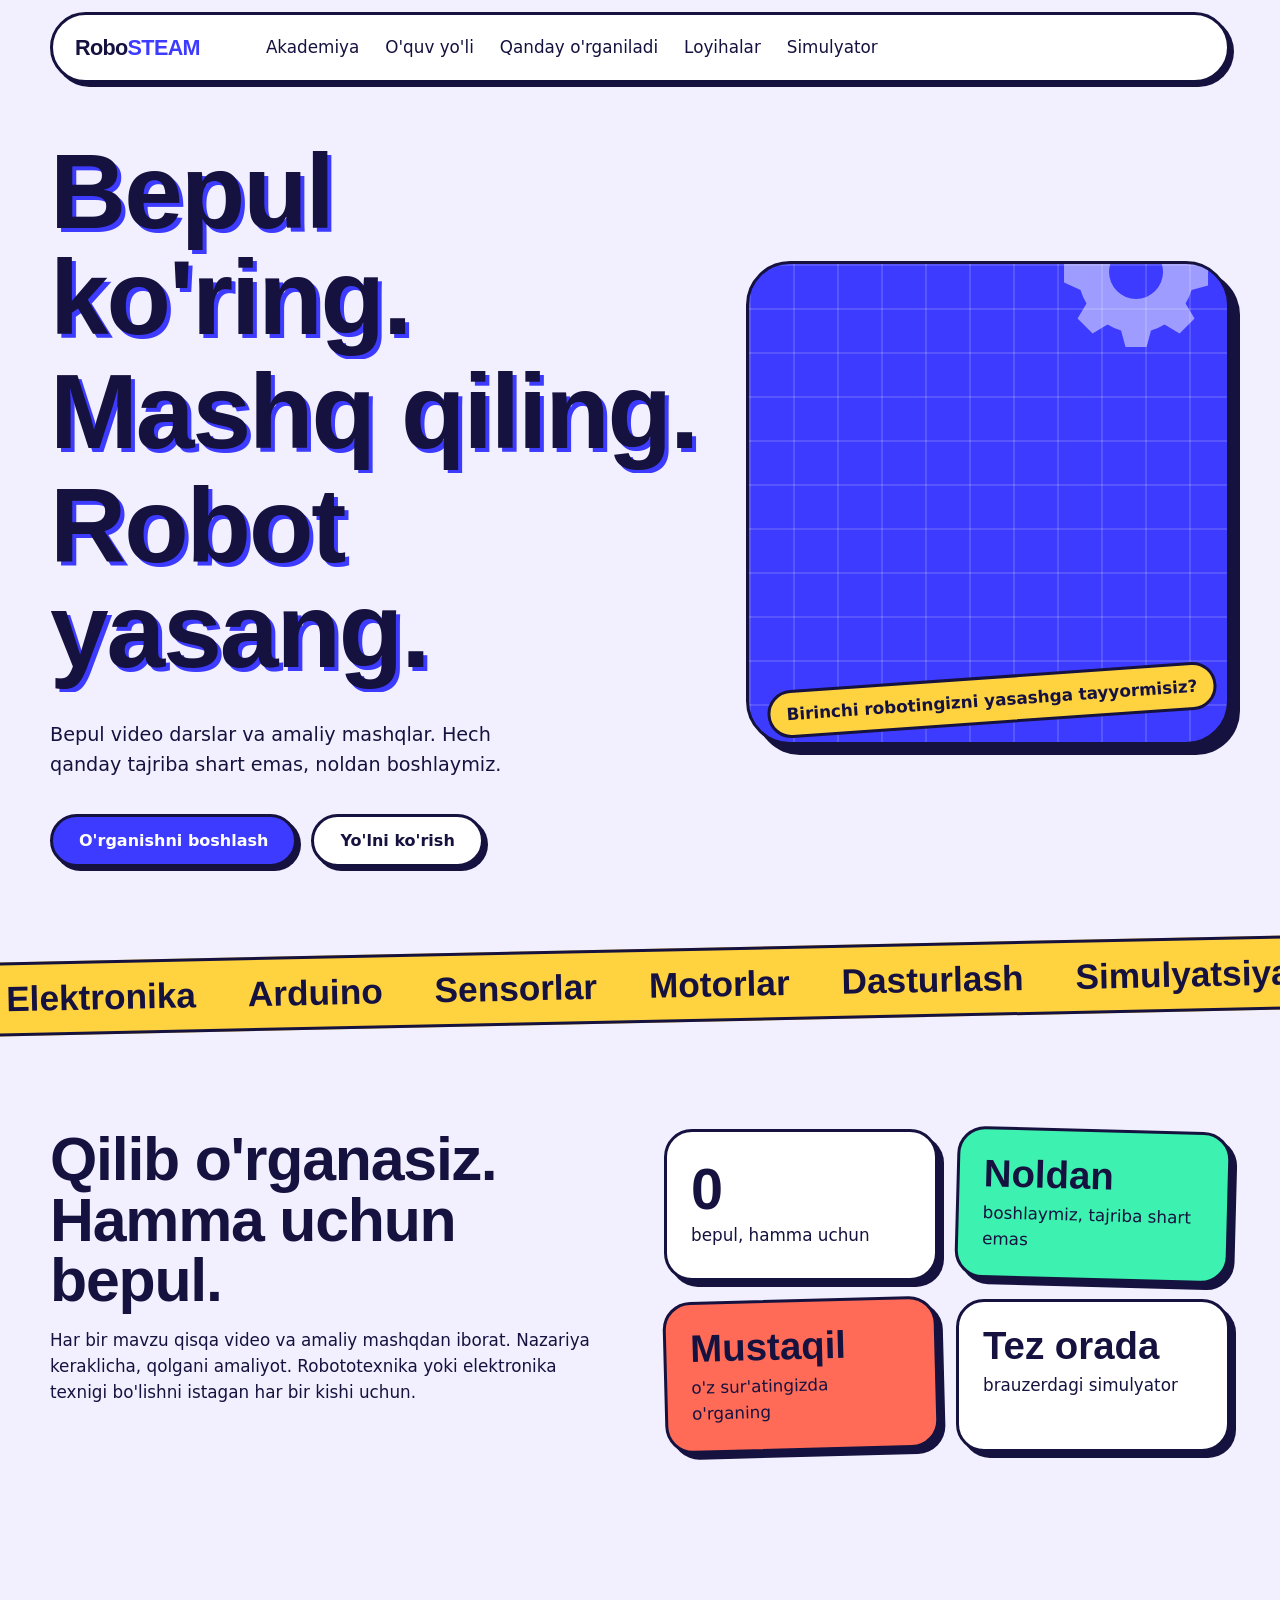
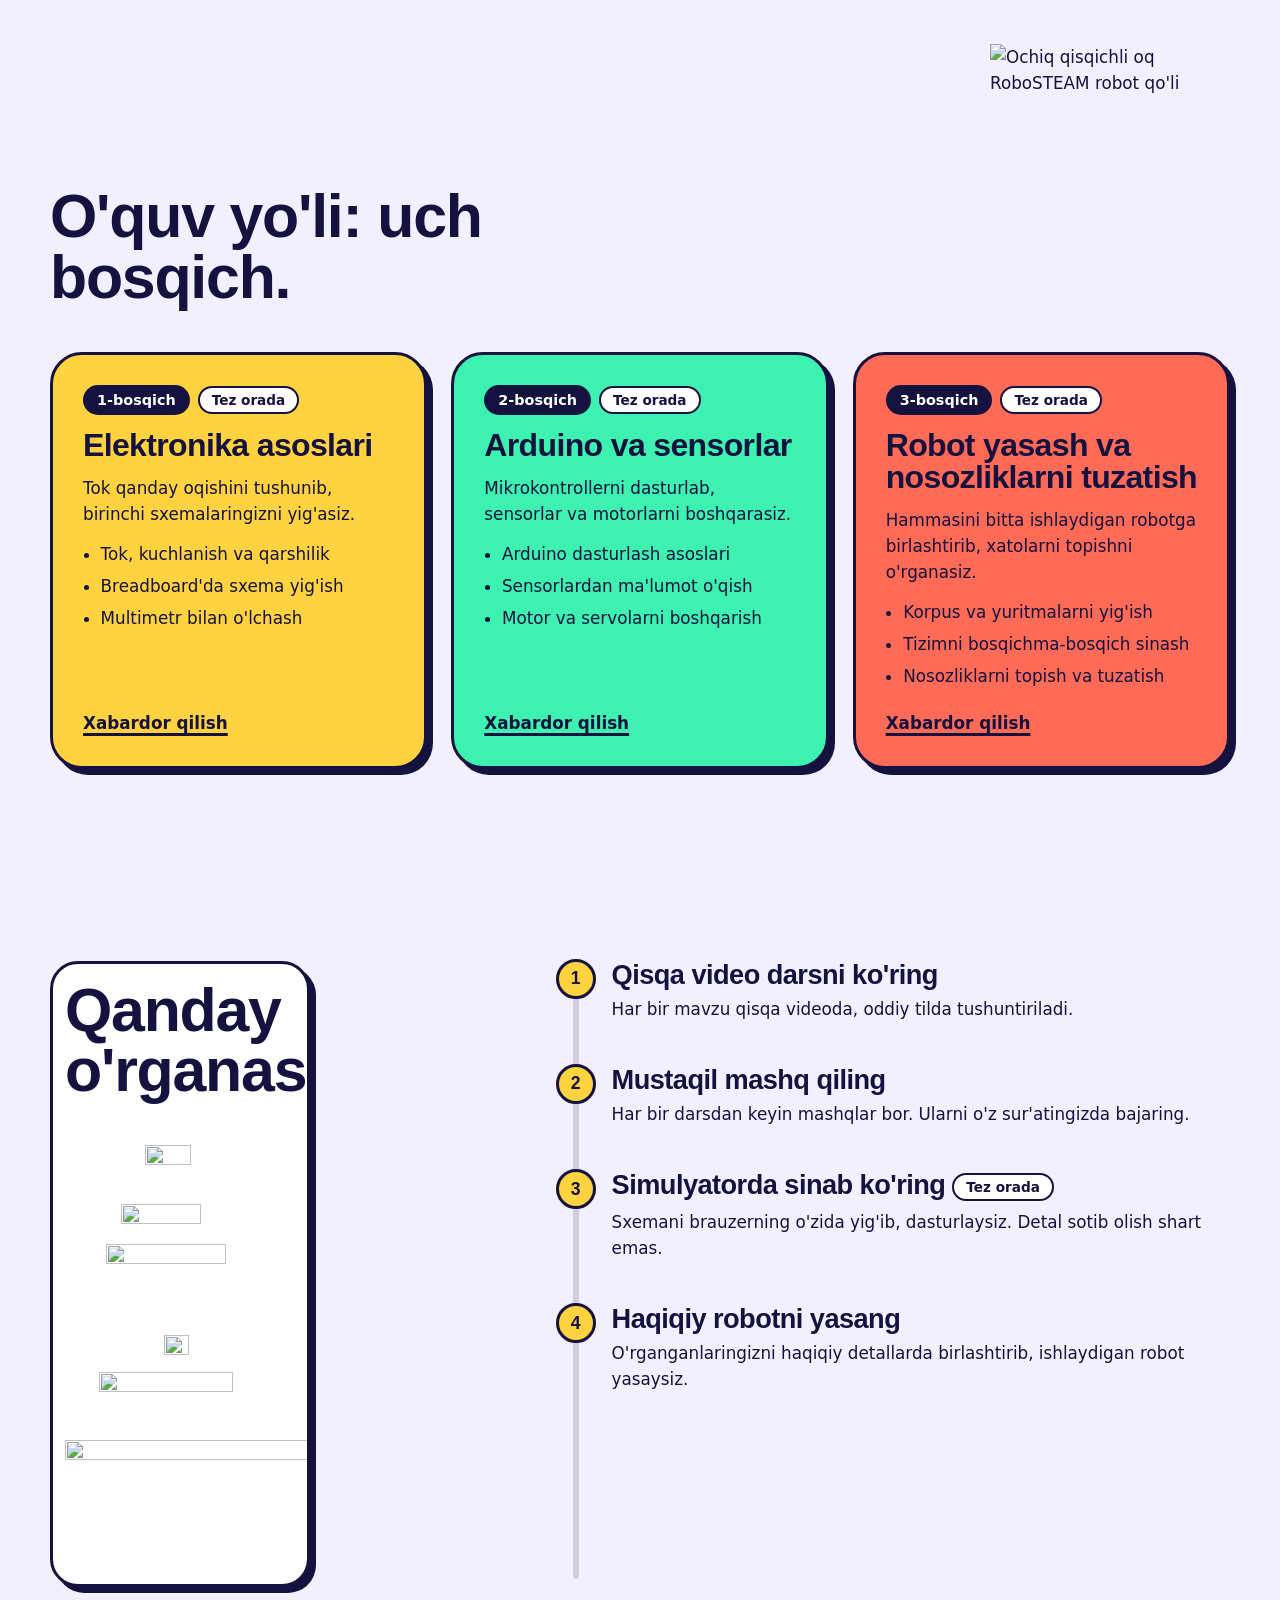
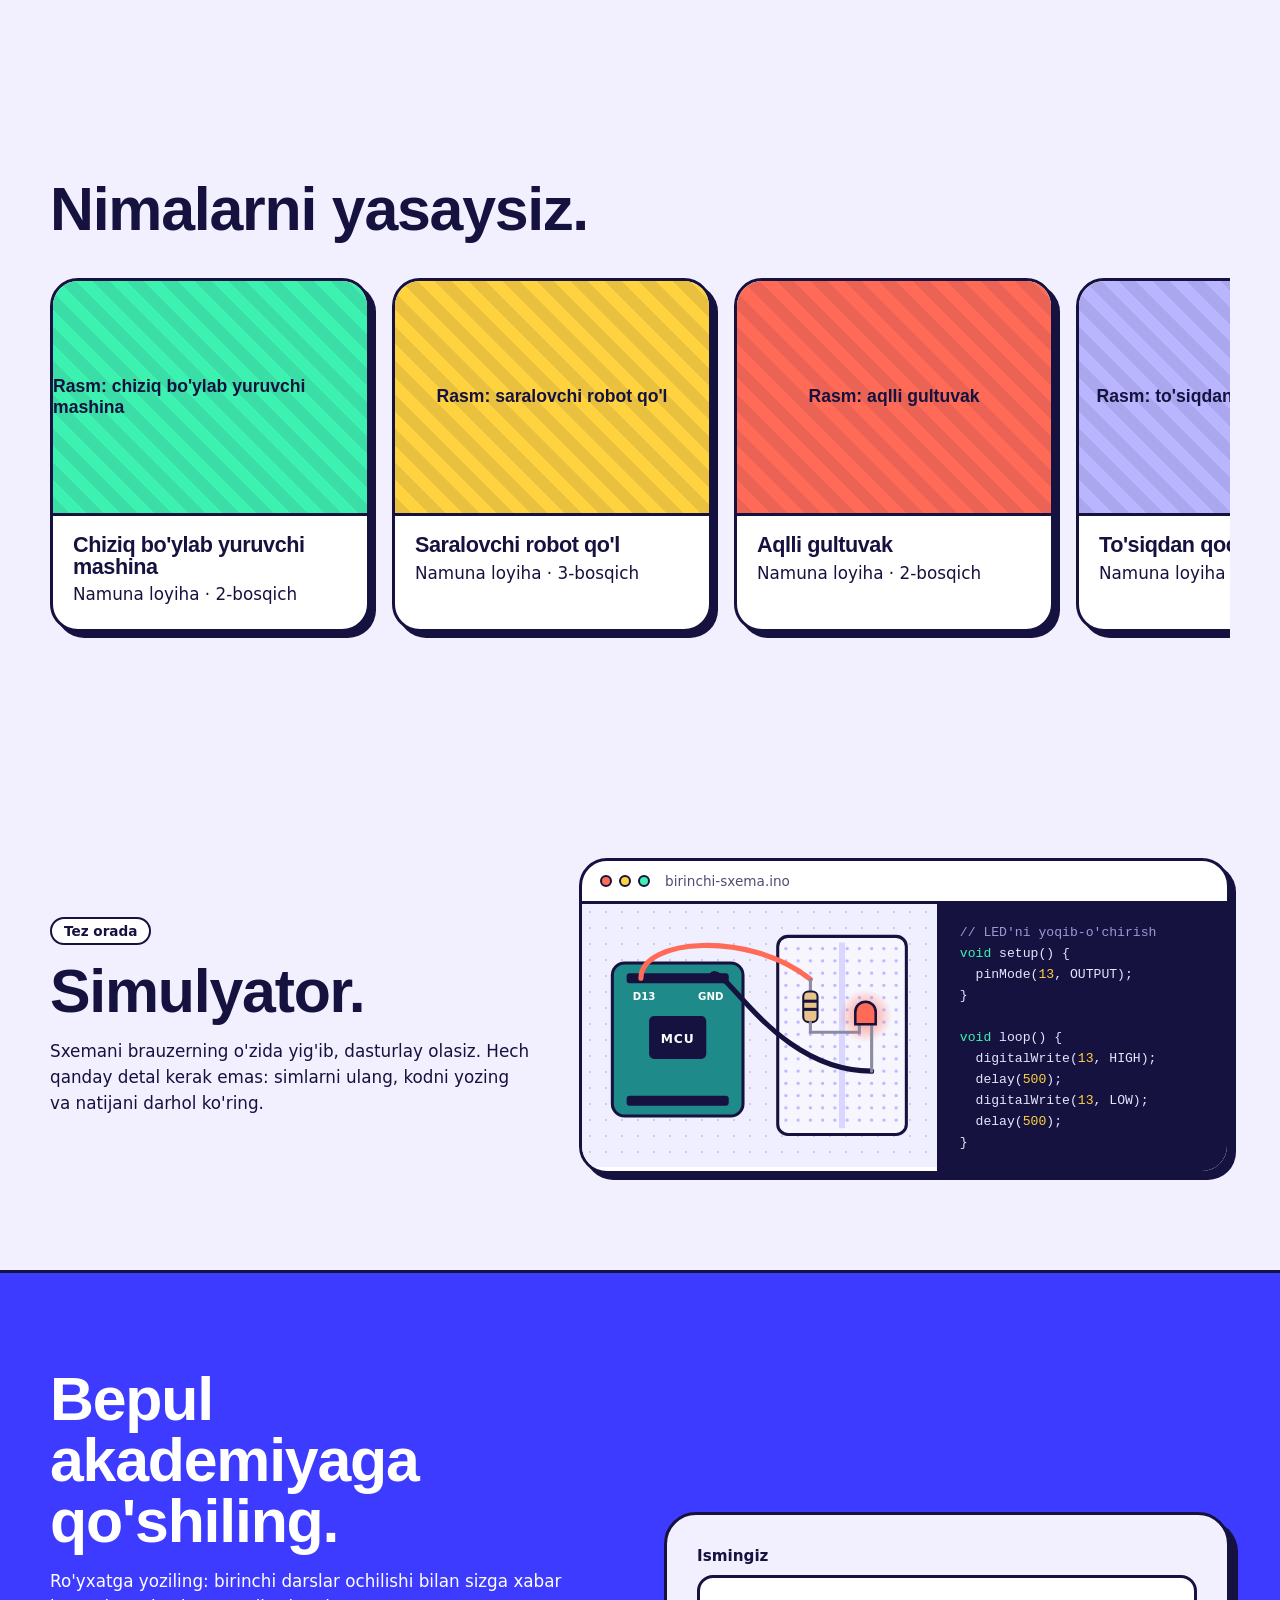
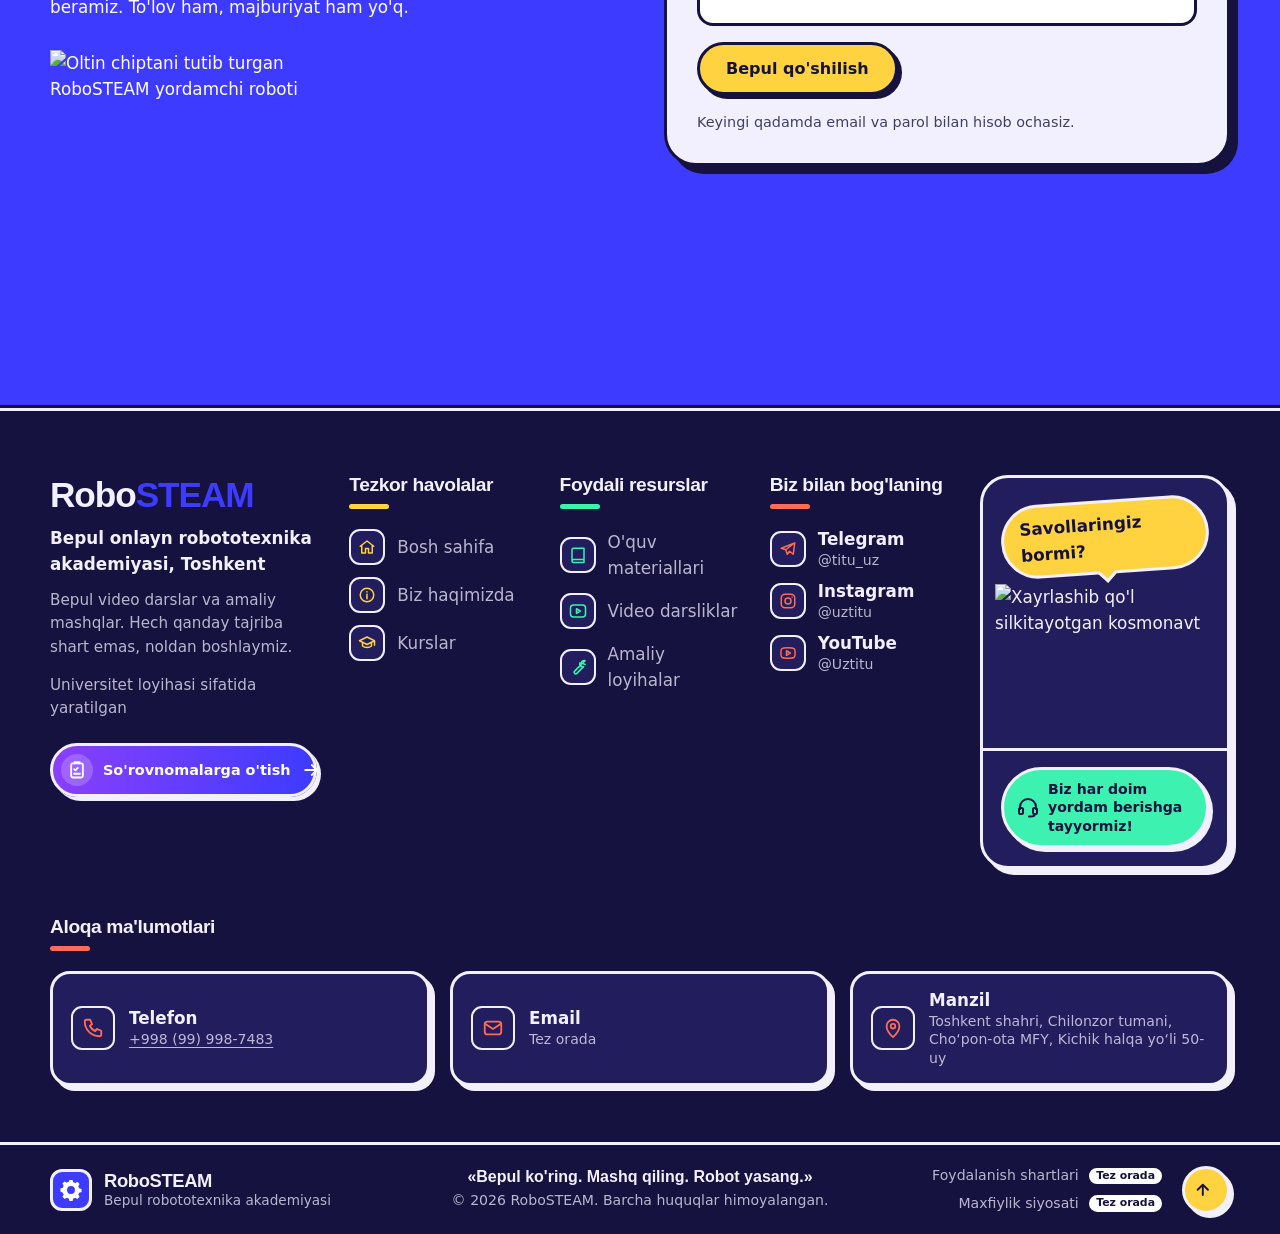
==== commit 553fef22: "Footer: real Telegram, Instagram, YouTube, phone and address Social rows and the CTA pill link out (" ====
--- a/index.html
+++ b/index.html
@@ -315,13 +315,10 @@
 
     <div class="foot-col is-coral" id="contact">
       <h2>Biz bilan bog'laning</h2>
-      <!-- TODO: no real accounts or contact details yet. When they exist, turn each row into a link
-           (https://t.me/..., https://instagram.com/..., https://youtube.com/@...),
-           put the handle/number in .foot-val and drop the "Tez orada" text. -->
       <ul class="foot-list foot-contact">
-        <li><span class="foot-row"><svg aria-hidden="true"><use href="#fi-tg"/></svg><span>Telegram<span class="foot-val">Tez orada</span></span></span></li>
-        <li><span class="foot-row"><svg aria-hidden="true"><use href="#fi-ig"/></svg><span>Instagram<span class="foot-val">Tez orada</span></span></span></li>
-        <li><span class="foot-row"><svg aria-hidden="true"><use href="#fi-yt"/></svg><span>YouTube<span class="foot-val">Tez orada</span></span></span></li>
+        <li><a class="foot-row" href="https://t.me/s/titu_uz" target="_blank" rel="noopener"><svg aria-hidden="true"><use href="#fi-tg"/></svg><span>Telegram<span class="foot-val">@titu_uz</span></span></a></li>
+        <li><a class="foot-row" href="https://www.instagram.com/uztitu" target="_blank" rel="noopener"><svg aria-hidden="true"><use href="#fi-ig"/></svg><span>Instagram<span class="foot-val">@uztitu</span></span></a></li>
+        <li><a class="foot-row" href="https://www.youtube.com/@Uztitu" target="_blank" rel="noopener"><svg aria-hidden="true"><use href="#fi-yt"/></svg><span>YouTube<span class="foot-val">@Uztitu</span></span></a></li>
       </ul>
     </div>
 
@@ -334,19 +331,17 @@
           <img src="public/images/astronaut-wave.png" width="520" height="388" alt="Xayrlashib qo'l silkitayotgan kosmonavt" loading="lazy" decoding="async">
         </picture>
       </div>
-      <!-- TODO: point this at the Telegram link once it exists -->
-      <a class="foot-help" href="#contact"><svg aria-hidden="true"><use href="#fi-headset"/></svg>Biz har doim yordam berishga tayyormiz!</a>
+      <a class="foot-help" href="https://t.me/s/titu_uz" target="_blank" rel="noopener"><svg aria-hidden="true"><use href="#fi-headset"/></svg>Biz har doim yordam berishga tayyormiz!</a>
     </div>
   </div>
 
   <section class="wrap foot-info" aria-labelledby="foot-info">
     <h2 id="foot-info">Aloqa ma'lumotlari</h2>
-    <!-- TODO: no real phone, email or address yet. When they exist, make the phone/email cards tel:/mailto: links and replace the values. -->
+    <!-- TODO: no email yet; when it exists, make it a mailto: link like the phone -->
     <ul>
-      <li class="info-card"><svg aria-hidden="true"><use href="#fi-phone"/></svg><span>Telefon<span class="foot-val">Tez orada</span></span></li>
+      <li class="info-card"><svg aria-hidden="true"><use href="#fi-phone"/></svg><span>Telefon<a class="foot-val" href="tel:+998999987483">+998 (99) 998-7483</a></span></li>
       <li class="info-card"><svg aria-hidden="true"><use href="#fi-mail"/></svg><span>Email<span class="foot-val">Tez orada</span></span></li>
-      <!-- TODO: placeholder address, only the city is known -->
-      <li class="info-card"><svg aria-hidden="true"><use href="#fi-pin"/></svg><span>Manzil<span class="foot-val">Toshkent (aniq manzil tez orada)</span></span></li>
+      <li class="info-card"><svg aria-hidden="true"><use href="#fi-pin"/></svg><span>Manzil<span class="foot-val">Toshkent shahri, Chilonzor tumani, Cho‘pon-ota MFY, Kichik halqa yo‘li 50-uy</span></span></li>
     </ul>
   </section>
 
--- a/styles.css
+++ b/styles.css
@@ -243,6 +243,8 @@
 .foot-list a:hover svg { transform: translate(-2px, -2px); box-shadow: 3px 3px 0 var(--acc); }
 .foot-row > span { display: grid; color: var(--ink); font-weight: 700; line-height: 1.3; }
 .foot-val { color: var(--muted); font-weight: 500; font-size: .88rem; }
+a.foot-val { text-decoration: underline; text-underline-offset: 3px; }
+a.foot-val:hover { color: var(--ink); }
 
 /* CTA card: hero-style yellow tag as a speech bubble, the waving astronaut, a help pill */
 .foot-cta { display: flex; flex-direction: column; align-items: center; background: var(--card); border: var(--line); border-radius: 28px; box-shadow: var(--pop); padding: 22px 18px 18px; }
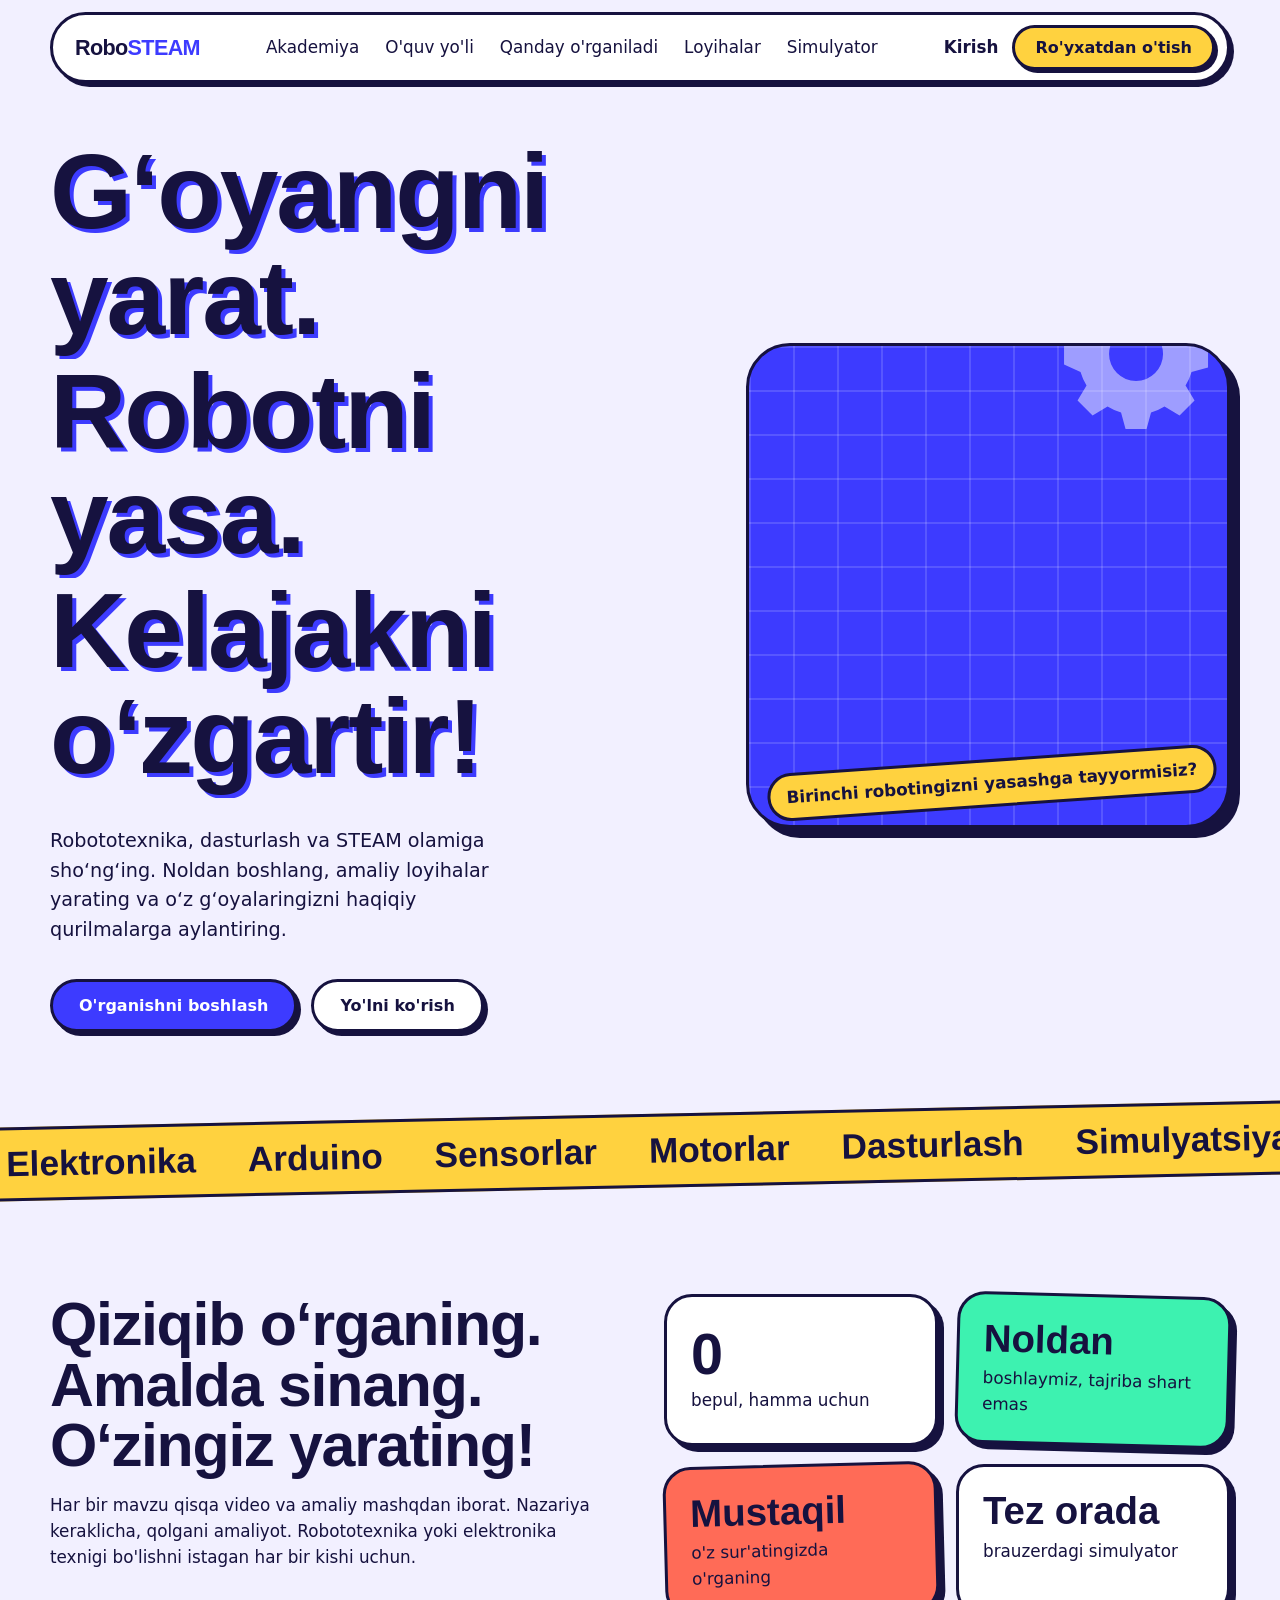
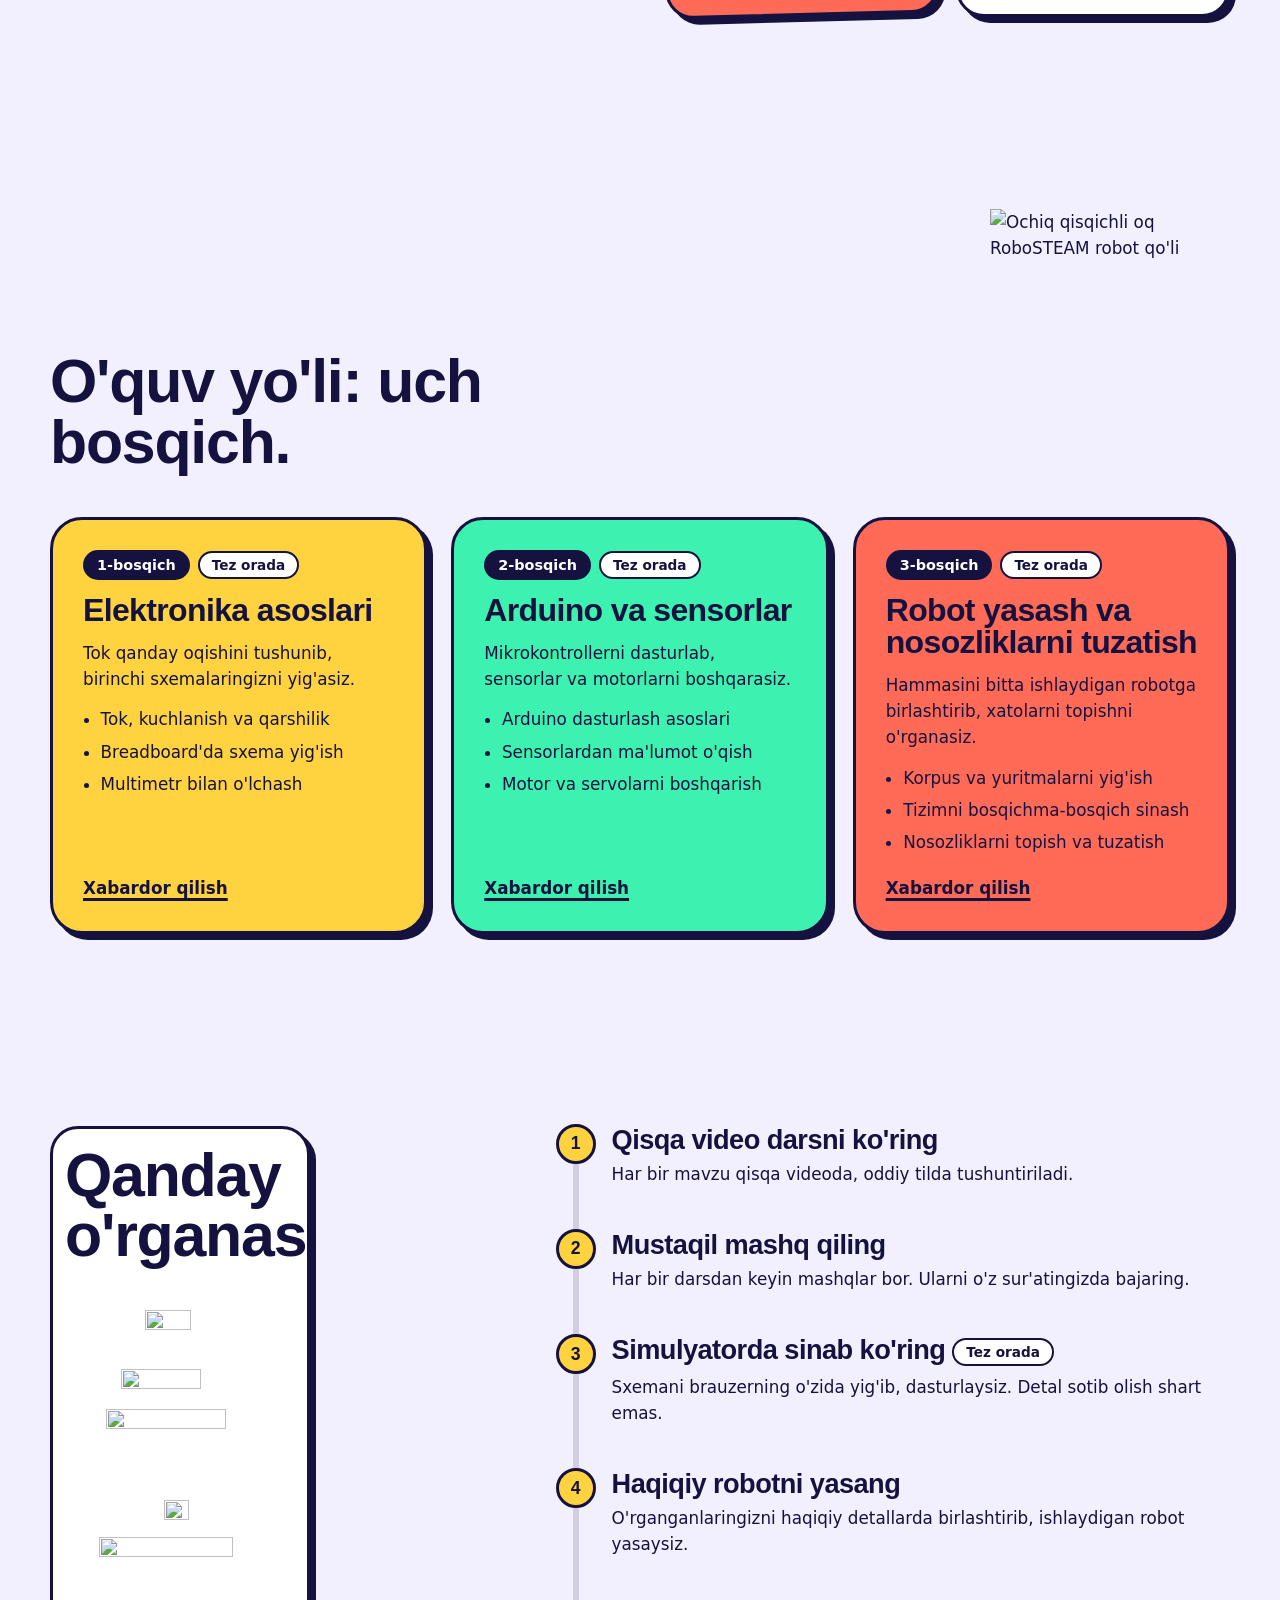
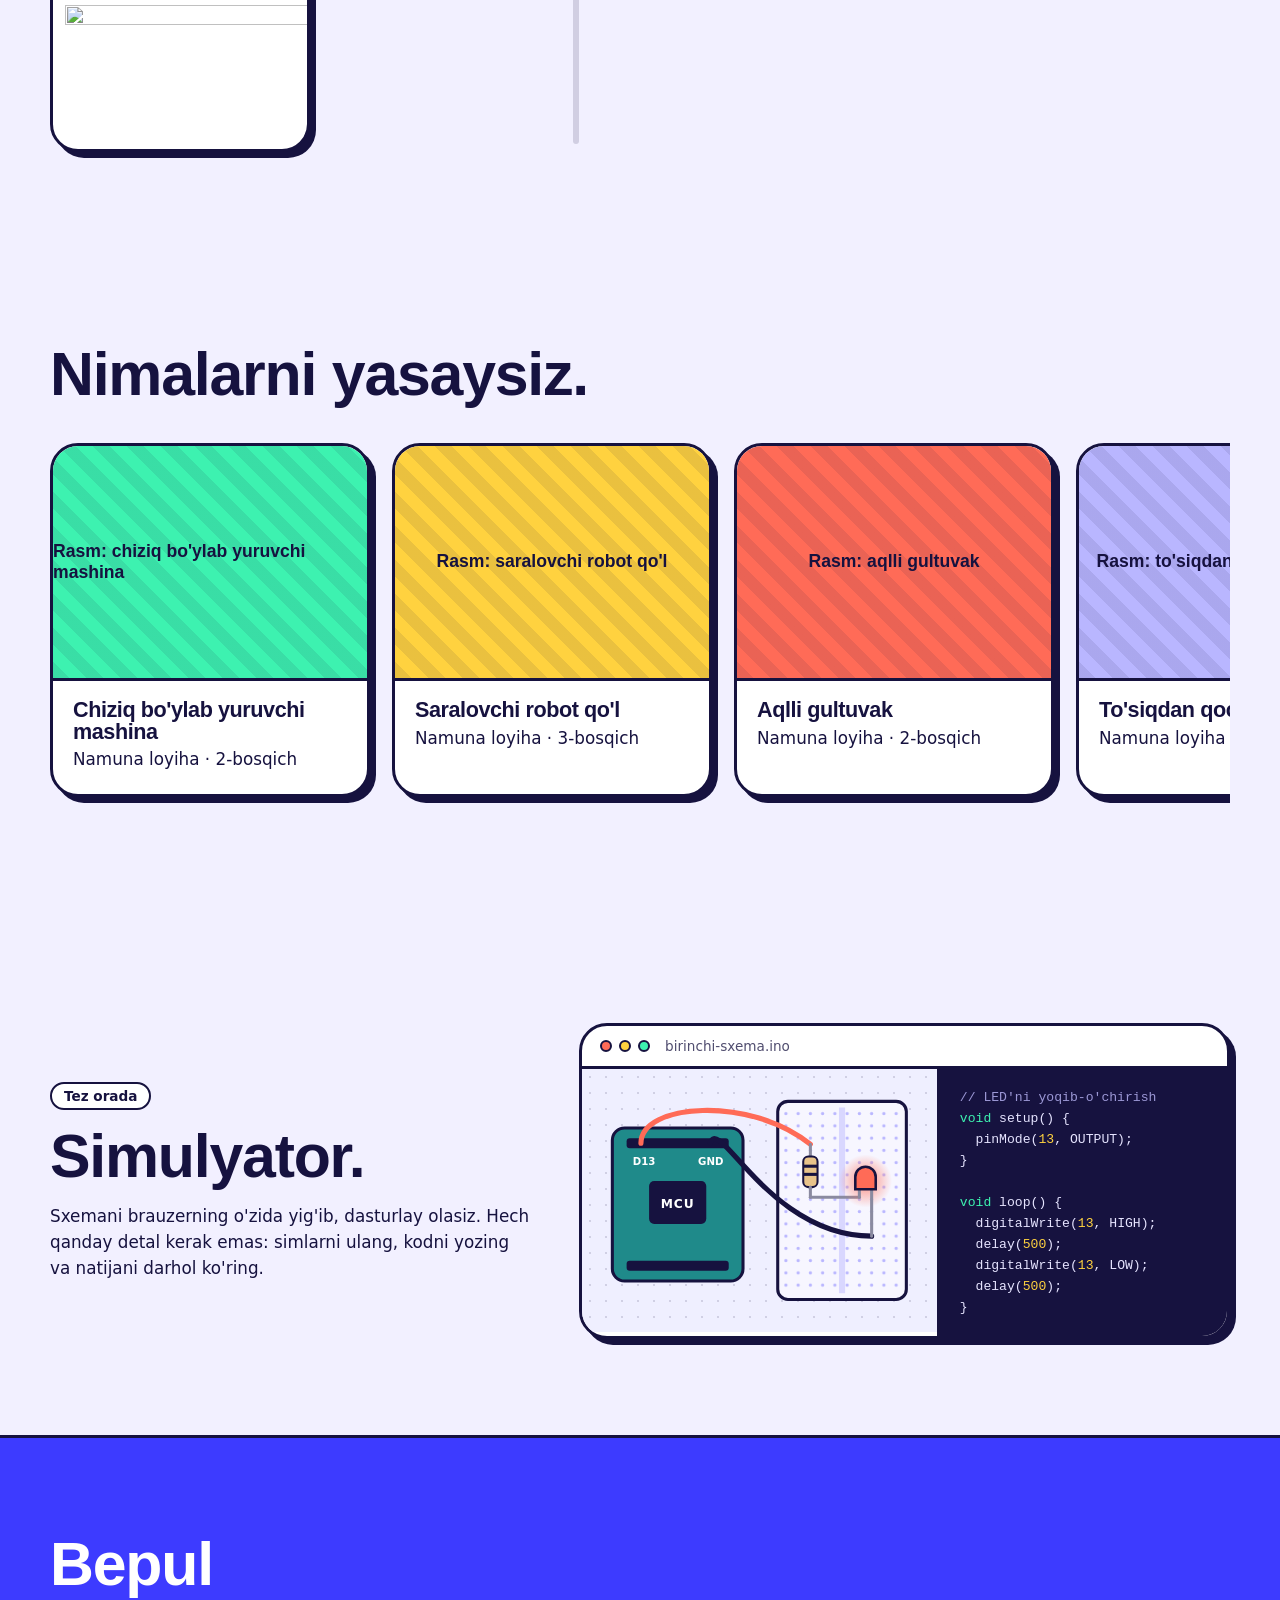
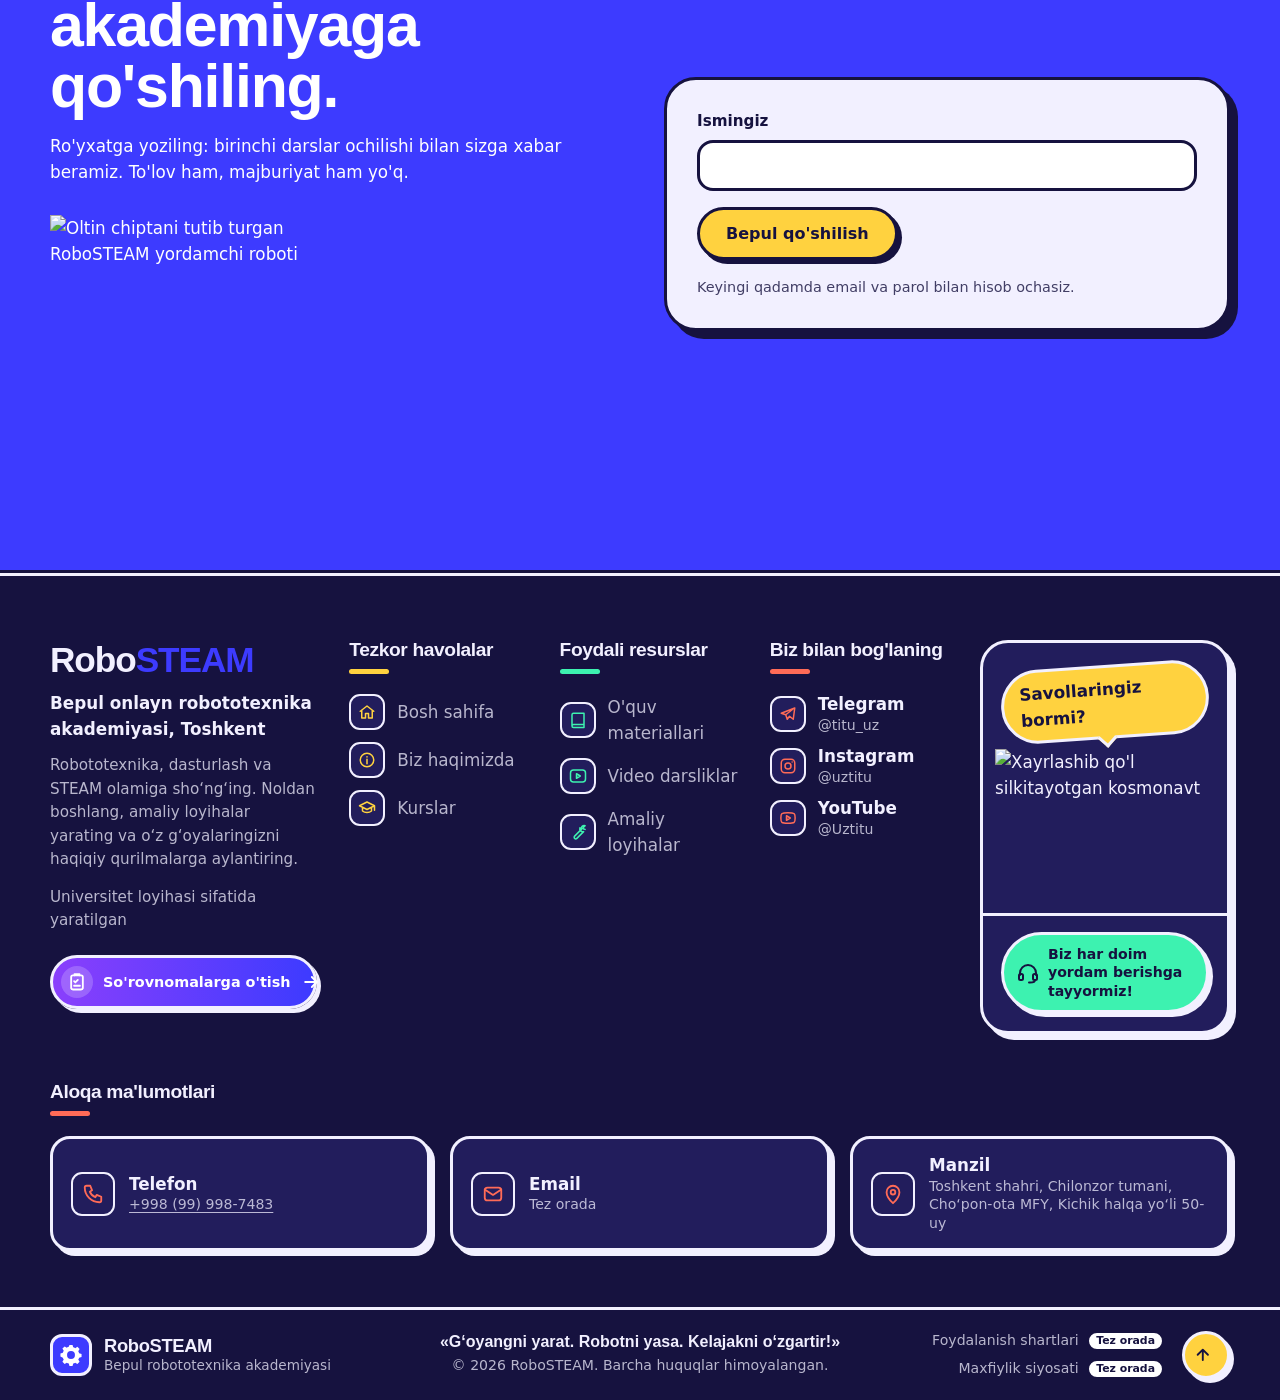
==== commit cafab7fa: "Homepage: new hero headline, lead and section title Co-Authored-By: Claude Opus 5.5 <noreply@anthrop" ====
--- a/index.html
+++ b/index.html
@@ -64,11 +64,11 @@
     <div class="wrap">
       <div>
         <h1>
-          <span class="ln"><span>Bepul ko'ring.</span></span>
-          <span class="ln"><span>Mashq qiling.</span></span>
-          <span class="ln"><span>Robot yasang.</span></span>
+          <span class="ln"><span>G‘oyangni yarat.</span></span>
+          <span class="ln"><span>Robotni yasa.</span></span>
+          <span class="ln"><span>Kelajakni o‘zgartir!</span></span>
         </h1>
-        <p class="lead" data-hero-in>Bepul video darslar va amaliy mashqlar. Hech qanday tajriba shart emas, noldan boshlaymiz.</p>
+        <p class="lead" data-hero-in>Robototexnika, dasturlash va STEAM olamiga sho‘ng‘ing. Noldan boshlang, amaliy loyihalar yarating va o‘z g‘oyalaringizni haqiqiy qurilmalarga aylantiring.</p>
         <div class="cta" data-hero-in>
           <a class="btn blue" href="#join">O'rganishni boshlash</a>
           <a class="btn ghost" href="#path">Yo'lni ko'rish</a>
@@ -92,7 +92,7 @@
   <section class="about" id="about">
     <div class="wrap">
       <div>
-        <h2 class="title">Qilib o'rganasiz. Hamma uchun bepul.</h2>
+        <h2 class="title">Qiziqib o‘rganing. Amalda sinang. O‘zingiz yarating!</h2>
         <p class="sub">Har bir mavzu qisqa video va amaliy mashqdan iborat. Nazariya keraklicha, qolgani amaliyot. Robototexnika yoki elektronika texnigi bo'lishni istagan har bir kishi uchun.</p>
       </div>
       <!-- Only true statements here. Add real numbers (lessons, learners) only once they exist. -->
@@ -288,7 +288,7 @@
       <a class="logo" href="#top">Robo<b>STEAM</b></a>
       <p class="foot-tagline">Bepul onlayn robototexnika akademiyasi, Toshkent</p>
       <!-- Same wording as the hero lead -->
-      <p>Bepul video darslar va amaliy mashqlar. Hech qanday tajriba shart emas, noldan boshlaymiz.</p>
+      <p>Robototexnika, dasturlash va STEAM olamiga sho‘ng‘ing. Noldan boshlang, amaliy loyihalar yarating va o‘z g‘oyalaringizni haqiqiy qurilmalarga aylantiring.</p>
       <p class="foot-note">Universitet loyihasi sifatida yaratilgan</p>
       <a class="foot-survey" href="survey.html"><svg aria-hidden="true"><use href="#fi-survey"/></svg>So'rovnomalarga o'tish<svg aria-hidden="true"><use href="#fi-arrow"/></svg></a>
     </div>
@@ -352,7 +352,7 @@
         <span><b>RoboSTEAM</b>Bepul robototexnika akademiyasi</span>
       </div>
       <div class="foot-copy">
-        <p class="foot-quote">«Bepul ko'ring. Mashq qiling. Robot yasang.»</p>
+        <p class="foot-quote">«G‘oyangni yarat. Robotni yasa. Kelajakni o‘zgartir!»</p>
         <p>© <span data-year>2026</span> RoboSTEAM. Barcha huquqlar himoyalangan.</p>
       </div>
       <div class="foot-legal">
--- a/styles.css
+++ b/styles.css
@@ -732,6 +732,57 @@
 .sim-canvas .rail-strip { fill: #F7F6FF; stroke: #16123F; stroke-width: 2; }
 .sim-canvas .rail-line { stroke: #2F6FD6; stroke-width: 3; stroke-linecap: round; }
 .sim-canvas .rail-label { fill: #2F6FD6; font: 800 18px var(--body); text-anchor: middle; }
+.sim-canvas .part-pin-label { fill: #fff; font: 700 9px var(--body); }
+.sim-canvas .servo-body, .sim-canvas .servo-tab { fill: #2F6FD6; stroke: #16123F; stroke-width: 2.5; }
+.sim-canvas .servo-tab { fill: #2559B0; }
+.sim-canvas .servo-cable { fill: none; stroke-width: 4; stroke-linecap: round; }
+.sim-canvas .servo-cable.is-sig { stroke: #FF8A1F; }
+.sim-canvas .servo-cable.is-v5 { stroke: #E5322B; }
+.sim-canvas .servo-cable.is-gnd { stroke: #7A4A21; }
+.sim-canvas .servo-arc { fill: none; stroke: var(--ink); stroke-width: 2; stroke-dasharray: 4 6; opacity: .35; }
+.sim-canvas .servo-horn { fill: #F7F6FF; stroke: #16123F; stroke-width: 2.5; stroke-linejoin: round; }
+.sim-canvas .servo-hub { fill: #C9CCD6; stroke: #16123F; stroke-width: 2.5; }
+.sim-canvas .servo-hole { fill: #16123F; }
+.sim-canvas .servo-deg { fill: #fff; font: 800 15px var(--body); text-anchor: middle; font-variant-numeric: tabular-nums; }
+.sim-canvas .sonar-pcb { fill: #2FA4E7; stroke: #16123F; stroke-width: 2.5; }
+.sim-canvas .sonar-can { fill: #C9CCD6; stroke: #16123F; stroke-width: 2.5; }
+.sim-canvas .sonar-mesh { fill: #8A8AA0; stroke: #16123F; stroke-width: 1.5; stroke-dasharray: 2 2; }
+.sim-canvas .sonar-waves path { fill: none; stroke: var(--yellow); stroke-width: 4; stroke-linecap: round; opacity: 0; transition: opacity .12s; }
+.sim-canvas .sonar-waves.is-on path { opacity: 1; }
+.sim-canvas .sonar-ruler { stroke: var(--ink); stroke-width: 2; stroke-dasharray: 2 8; stroke-linecap: round; opacity: .4; }
+.sim-canvas .sonar-target { cursor: ew-resize; touch-action: none; }
+.sim-canvas .sonar-target:focus { outline: none; }
+.sim-canvas .sonar-hit { fill: transparent; }
+.sim-canvas .sonar-wall { fill: var(--coral); stroke: #16123F; stroke-width: 2.5; }
+.sim-canvas .sonar-grip { stroke: #16123F; stroke-width: 2; stroke-linecap: round; opacity: .6; }
+.sim-canvas .sonar-target:focus-visible .sonar-wall { stroke: var(--blue); stroke-width: 4; }
+.sim-canvas .sonar-dist { fill: var(--ink); font: 800 14px var(--body); text-anchor: middle; font-variant-numeric: tabular-nums; }
+.sim-canvas .lcd-pcb { fill: #1F8A3A; stroke: #16123F; stroke-width: 2.5; }
+.sim-canvas .lcd-bezel { fill: #16123F; }
+.sim-canvas .lcd-screen { fill: #9BE36B; transition: fill .2s; }
+.sim-canvas .lcd-screen.is-off { fill: #4F6E3A; }
+.sim-canvas .lcd-cell { fill: #16123F; opacity: .06; pointer-events: none; }
+.sim-canvas .lcd-px { fill: #16123F; opacity: .85; }
+.sim-canvas .lcd-char { fill: #16123F; opacity: .9; font: 700 19px ui-monospace, SFMono-Regular, Menlo, Consolas, monospace; text-anchor: middle; }
+.sim-canvas .part-pin-label.is-mid { text-anchor: middle; }
+.sim-canvas .ldr-pcb { fill: #2F6FD6; stroke: #16123F; stroke-width: 2.5; }
+.sim-canvas .ldr-glow { fill: var(--yellow); opacity: calc(var(--l, 0) * .7); pointer-events: none; }
+.sim-canvas .ldr-cell { fill: #F2E3C2; stroke: #16123F; stroke-width: 2.5; }
+.sim-canvas .ldr-track { fill: none; stroke: #C0392B; stroke-width: 2; stroke-linejoin: round; }
+.sim-canvas .light-slider { cursor: ew-resize; touch-action: none; }
+.sim-canvas .light-slider:focus { outline: none; }
+.sim-canvas .slider-hit { fill: transparent; }
+.sim-canvas .light-track { stroke: var(--ink); stroke-width: 4; stroke-linecap: round; opacity: .3; }
+.sim-canvas .light-moon { fill: #8A8AA0; }
+.sim-canvas .light-sun { fill: var(--yellow); stroke: #16123F; stroke-width: 1.5; }
+.sim-canvas .light-rays { stroke: var(--yellow); stroke-width: 3; stroke-linecap: round; }
+.sim-canvas .light-knob { fill: var(--yellow); stroke: #16123F; stroke-width: 2.5; }
+.sim-canvas .light-slider:focus-visible .light-knob { stroke: var(--blue); stroke-width: 4; }
+.sim-canvas .slider-label { fill: var(--ink); font: 800 14px var(--body); text-anchor: middle; font-variant-numeric: tabular-nums; }
+.sim-canvas .seg-body { fill: #16123F; stroke: #0B0826; stroke-width: 2.5; }
+.sim-canvas .seg-off, .sim-canvas .seg-on { fill: none; stroke-width: 10; stroke-linecap: round; }
+.sim-canvas .seg-off { stroke: #3A1A24; }
+.sim-canvas .seg-on { stroke: #FF4B3A; opacity: var(--b, 0); filter: drop-shadow(0 0 5px #FF4B3A); }
 .sim-canvas .btn-part:focus { outline: none; }
 .sim-canvas .btn-part:focus-visible .btn-base { stroke: var(--blue); stroke-width: 4; }
 .sim-canvas .pin { cursor: crosshair; }
@@ -860,6 +911,25 @@
 .btn[aria-disabled="true"] { opacity: .45; cursor: not-allowed; pointer-events: none; transform: none; box-shadow: 4px 4px 0 var(--ink); }
 .pager-hint { margin-top: 14px; font-size: .92rem; opacity: .8; }
 
+/* Lesson quiz (js/academy.js) */
+.quiz { margin-top: 34px; max-width: 44rem; padding: clamp(20px, 3vw, 28px); background: var(--card); border: var(--line); border-radius: 28px; box-shadow: var(--pop); }
+.quiz-h { font-size: 1.5rem; font-weight: 800; }
+.quiz-sub { margin-top: 6px; opacity: .8; }
+.quiz form { display: grid; gap: 16px; margin-top: 18px; }
+.quiz-list { list-style: none; margin: 0; padding: 0; display: grid; gap: 22px; }
+.quiz-q { margin: 0; padding: 0; border: 0; min-width: 0; display: grid; gap: 8px; }
+.quiz-q legend { padding: 0; margin-bottom: 8px; display: grid; gap: 2px; font-weight: 700; }
+.quiz-n { font-size: .85rem; opacity: .7; }
+.quiz-opt { display: flex; align-items: center; flex-wrap: wrap; gap: 10px 12px; min-height: 48px; padding: 10px 14px; border: 2px solid var(--ink); border-radius: 16px; background: var(--paper); font-weight: 500; cursor: pointer; }
+.quiz-opt input { flex: 0 0 auto; width: 20px; height: 20px; margin: 0; accent-color: var(--blue); }
+.quiz-opt-t { flex: 1; min-width: 0; overflow-wrap: anywhere; }
+.quiz-opt:has(input:checked) { border-color: var(--blue); box-shadow: 3px 3px 0 var(--blue); }
+.quiz-opt:has(input:disabled) { cursor: default; }
+.quiz-opt.is-right { border-color: var(--ink); background: color-mix(in srgb, var(--mint) 45%, var(--card)); }
+.quiz-opt.is-wrong { border-color: var(--danger); background: color-mix(in srgb, var(--danger) 12%, var(--card)); }
+.quiz-tag { padding: 1px 10px; border: 2px solid currentColor; border-radius: 999px; font-size: .8rem; font-weight: 700; white-space: nowrap; }
+.quiz-actions { display: flex; flex-wrap: wrap; gap: 12px; }
+
 /* Progress page */
 .bar { height: 18px; border: var(--line); border-radius: 999px; background: var(--paper); overflow: hidden; }
 .bar i { display: block; height: 100%; width: 0; background: var(--yellow); transition: width .6s ease; }
@@ -887,6 +957,119 @@
   .panel .auth-form .btn { width: 100%; }
   .modules-btn { width: 100%; justify-content: center; }
   .dash-card, .prog-total, .panel, .empty-card, .prog-mod { box-shadow: 4px 4px 0 var(--ink); }
+  .quiz { border-radius: 22px; box-shadow: 4px 4px 0 var(--ink); }
+  .quiz-actions .btn { flex: 1 1 100%; text-align: center; }
+}
+
+/* Admin panel (admin.html, js/admin.js) */
+.adm { margin-top: 24px; }
+.adm-tabs { display: flex; flex-wrap: wrap; gap: 8px; padding: 6px; width: fit-content; max-width: 100%; background: var(--card); border: var(--line); border-radius: 999px; }
+.adm-tab { min-height: 44px; padding: 8px 18px; border: 3px solid transparent; border-radius: 999px; background: none; color: var(--ink); font: 700 1rem var(--body); cursor: pointer; }
+.adm-tab:hover { background: color-mix(in srgb, var(--blue) 10%, transparent); }
+.adm-tab[aria-selected="true"] { background: var(--yellow); color: var(--dark); border-color: var(--ink); }
+.adm-panel { margin-top: 22px; padding: 0; display: grid; gap: 16px; } /* padding: see .kpis */
+.adm-bar { display: flex; flex-wrap: wrap; align-items: end; gap: 12px 16px; }
+.adm-note { flex: 1 1 18rem; font-size: .95rem; opacity: .8; }
+.adm-grow { flex: 1 1 auto; }
+.adm-count { font-weight: 700; }
+.adm-count:empty { display: none; }
+.adm-panel input[type="search"], .adm-panel select { font: 500 1rem var(--body); min-height: 48px; padding: 10px 16px; border: var(--line); border-radius: 16px; background: var(--card); color: var(--ink); width: 100%; }
+.adm-badge { display: inline-block; padding: 1px 10px; border: 2px solid var(--ink); border-radius: 999px; font-size: .78rem; font-weight: 700; line-height: 1.5; white-space: nowrap; }
+.adm-badge.is-draft { background: var(--yellow); color: var(--dark); border-color: var(--dark); }
+.adm-badge.is-ok { background: color-mix(in srgb, var(--mint) 55%, var(--card)); }
+.adm-badge.is-muted { opacity: .6; border-style: dashed; }
+.adm-empty { padding: 12px 4px; opacity: .75; font-weight: 500; }
+.icon-btn.adm-icon { width: 40px; height: 40px; }
+.icon-btn.adm-icon svg { width: 18px; height: 18px; }
+.icon-btn:disabled { opacity: .3; cursor: not-allowed; }
+.btn.is-danger { color: var(--danger); border-color: var(--danger); }
+
+/* Darslar */
+.adm-mods { list-style: none; margin: 0; padding: 0; display: grid; gap: 18px; }
+.adm-mod { background: var(--card); border: var(--line); border-radius: 24px; box-shadow: 4px 4px 0 var(--ink); overflow: hidden; }
+.adm-row { display: flex; align-items: center; flex-wrap: wrap; gap: 10px 14px; }
+.adm-mod-head { padding: 16px 18px; border-bottom: 2px solid color-mix(in srgb, var(--ink) 18%, transparent); }
+.adm-mod.is-draft .mod-n { background: var(--card); color: var(--ink); }
+.adm-main { flex: 1 1 14rem; min-width: 0; display: grid; gap: 2px; }
+.adm-main small { font-size: .82rem; font-weight: 700; opacity: .7; }
+.adm-main strong { font: 800 1.2rem var(--display); overflow-wrap: anywhere; }
+.adm-acts { display: flex; flex-wrap: wrap; align-items: center; gap: 8px; margin-left: auto; }
+.adm-lessons { list-style: none; margin: 0; padding: 6px 18px 12px; }
+.adm-lesson { padding: 10px 0; }
+.adm-lesson + .adm-lesson { border-top: 2px dashed color-mix(in srgb, var(--ink) 15%, transparent); }
+.adm-ln { flex: 0 0 2ch; font-weight: 800; opacity: .6; }
+.adm-lt { font-weight: 700; overflow-wrap: anywhere; }
+.adm-tags { display: flex; flex-wrap: wrap; gap: 6px; }
+
+/* Foydalanuvchilar: the table scrolls inside its box, never the page */
+.adm-table-wrap { overflow-x: auto; background: var(--card); border: var(--line); border-radius: 22px; }
+.adm-table { width: 100%; min-width: 860px; border-collapse: collapse; font-size: .95rem; }
+.adm-table th, .adm-table td { padding: 12px 14px; text-align: left; vertical-align: middle; border-bottom: 2px solid color-mix(in srgb, var(--ink) 12%, transparent); }
+.adm-table thead th { font-size: .82rem; letter-spacing: .04em; text-transform: uppercase; opacity: .75; white-space: nowrap; }
+.adm-table tbody tr:last-child > * { border-bottom: 0; }
+.adm-table tbody th { font-weight: 700; min-width: 11rem; }
+.adm-table td:nth-child(3) { min-width: 9rem; }
+.adm-uname, .adm-email { margin-right: 8px; overflow-wrap: anywhere; }
+.adm-td-acts { white-space: nowrap; text-align: right; }
+.adm-td-acts .btn + .btn { margin-left: 8px; }
+
+/* So'rovnoma */
+.adm-survey { list-style: none; margin: 0; padding: 0; display: grid; gap: 10px; }
+.adm-resp { background: var(--card); border: var(--line); border-radius: 18px; }
+.adm-resp summary { display: flex; flex-wrap: wrap; align-items: baseline; gap: 4px 16px; padding: 14px 18px; cursor: pointer; }
+.adm-resp-name { font-weight: 700; }
+.adm-resp-meta { flex: 1 1 auto; font-size: .92rem; opacity: .8; }
+.adm-resp-phone { font-weight: 700; text-underline-offset: 3px; }
+.adm-resp-date { font-size: .88rem; opacity: .7; }
+.adm-answers { margin: 0; padding: 4px 18px 18px; display: grid; gap: 4px; }
+.adm-answers dt { margin-top: 10px; font-size: .9rem; font-weight: 700; opacity: .8; }
+.adm-answers dd { margin: 0; }
+.adm-resp-foot { padding: 0 18px 18px; }
+
+/* Dialogs */
+.adm-dialog { width: min(560px, 100% - 24px); max-width: none; max-height: calc(100dvh - 24px); padding: 0; border: var(--line); border-radius: 28px; background: var(--card); color: var(--ink); box-shadow: var(--pop); overflow: auto; overscroll-behavior: contain; }
+.adm-dialog.is-wide { width: min(820px, 100% - 24px); }
+.adm-dialog::backdrop { background: rgba(22, 18, 63, .6); }
+.adm-form { display: grid; gap: 16px; padding: clamp(18px, 3vw, 28px); }
+.adm-dialog-head { display: flex; align-items: center; justify-content: space-between; gap: 12px; }
+.adm-dialog-head h2 { font-size: 1.5rem; font-weight: 800; }
+.adm-dialog-foot { display: flex; flex-wrap: wrap; align-items: center; gap: 10px; padding-top: 8px; }
+.adm-form input[type="text"], .adm-form input:not([type]), .adm-form select, .adm-form textarea { width: 100%; font: 500 1rem var(--body); padding: 12px 14px; border: var(--line); border-radius: 14px; background: var(--paper); color: var(--ink); }
+.adm-form textarea { resize: vertical; line-height: 1.5; }
+.adm-form [aria-invalid="true"] { border-color: var(--danger); }
+.adm-grid { display: grid; gap: 16px; }
+@media (min-width: 640px) { .adm-grid { grid-template-columns: minmax(0, 1fr) auto; align-items: end; } }
+.adm-check { display: inline-flex; align-items: center; gap: 10px; min-height: 48px; font-weight: 700; cursor: pointer; }
+.adm-check input { width: 22px; height: 22px; margin: 0; accent-color: var(--blue); }
+.adm-box { margin: 0; padding: 16px 18px 18px; border: 2px solid var(--ink); border-radius: 20px; display: grid; gap: 12px; min-width: 0; }
+.adm-box legend { padding: 0 8px; font: 800 1.1rem var(--display); }
+.adm-video { width: 100%; max-height: 320px; border: 2px solid var(--ink); border-radius: 14px; background: #000; }
+.adm-video-status { font-weight: 700; }
+.adm-btns { display: flex; flex-wrap: wrap; align-items: center; gap: 10px; }
+.adm-file { position: relative; }
+.adm-file input { position: absolute; width: 1px; height: 1px; opacity: 0; }
+.adm-file:focus-within { outline: 4px solid var(--blue); outline-offset: 3px; }
+.adm-file.is-disabled { opacity: .5; pointer-events: none; }
+
+/* Quiz editor */
+.adm-quiz { list-style: none; margin: 0; padding: 0; display: grid; gap: 14px; }
+.qz { padding: 14px; border: 2px dashed color-mix(in srgb, var(--ink) 40%, transparent); border-radius: 16px; display: grid; gap: 10px; }
+.qz-opts { list-style: none; margin: 0; padding: 0; display: grid; gap: 8px; }
+.qz-opt { display: grid; grid-template-columns: auto minmax(0, 1fr) auto; align-items: center; gap: 4px 10px; }
+.qz-opt input[type="radio"] { width: 22px; height: 22px; margin: 0; accent-color: var(--blue); }
+.qz-opt .field-error { grid-column: 2 / -1; }
+
+@media (max-width: 559px) {
+  .adm-tabs { width: 100%; flex-wrap: nowrap; gap: 4px; padding: 4px; }
+  .adm-tab { flex: 1 1 auto; min-width: 0; padding: 8px 8px; font-size: .9rem; }
+  .adm-mod-head, .adm-lessons { padding-inline: 14px; }
+  .adm-acts { margin-left: 0; }
+  .adm-dialog { border-radius: 22px; }
+  .adm-form { padding: 16px; }
+  .adm-box { padding: 12px; }
+  .qz { padding: 10px; }
+  .qz-opt { gap: 4px 6px; }
+  .adm-dialog-foot .btn { flex: 1 1 auto; text-align: center; }
 }
 
 @media (prefers-reduced-motion: reduce) {
